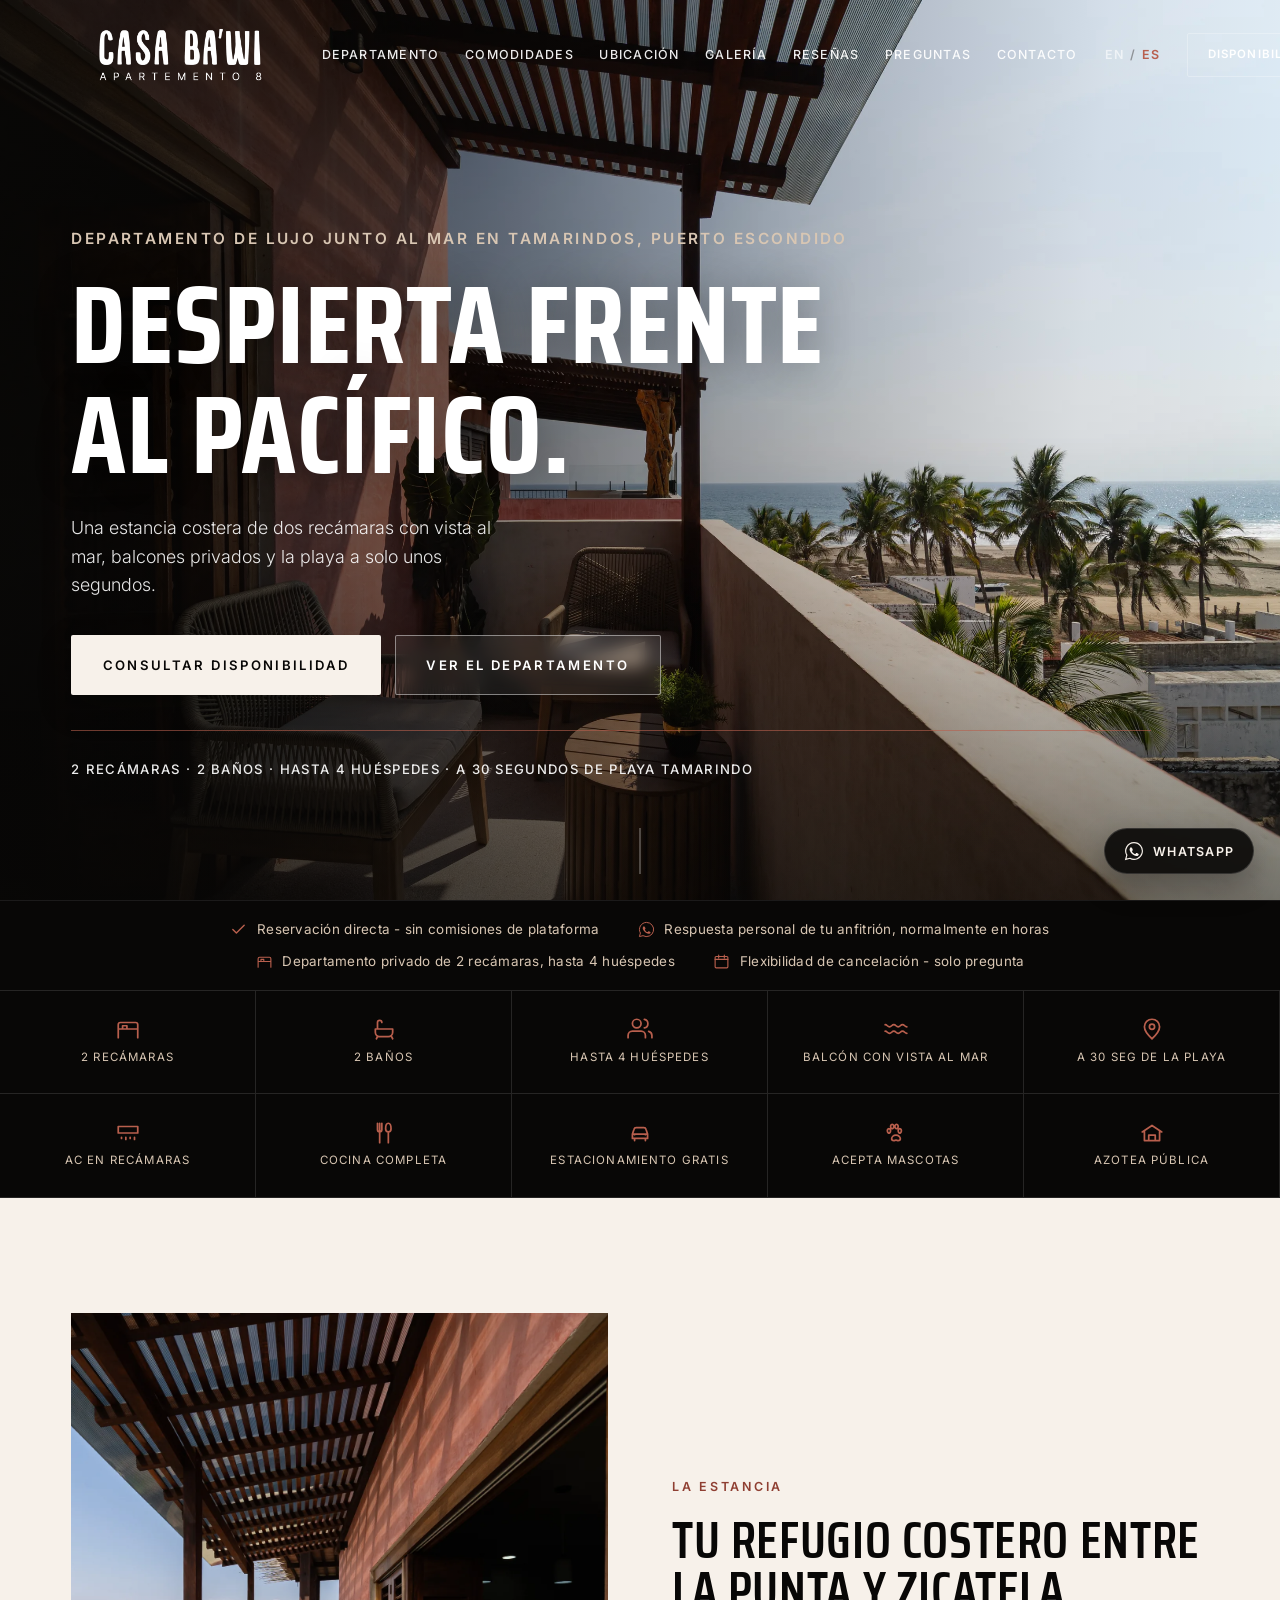
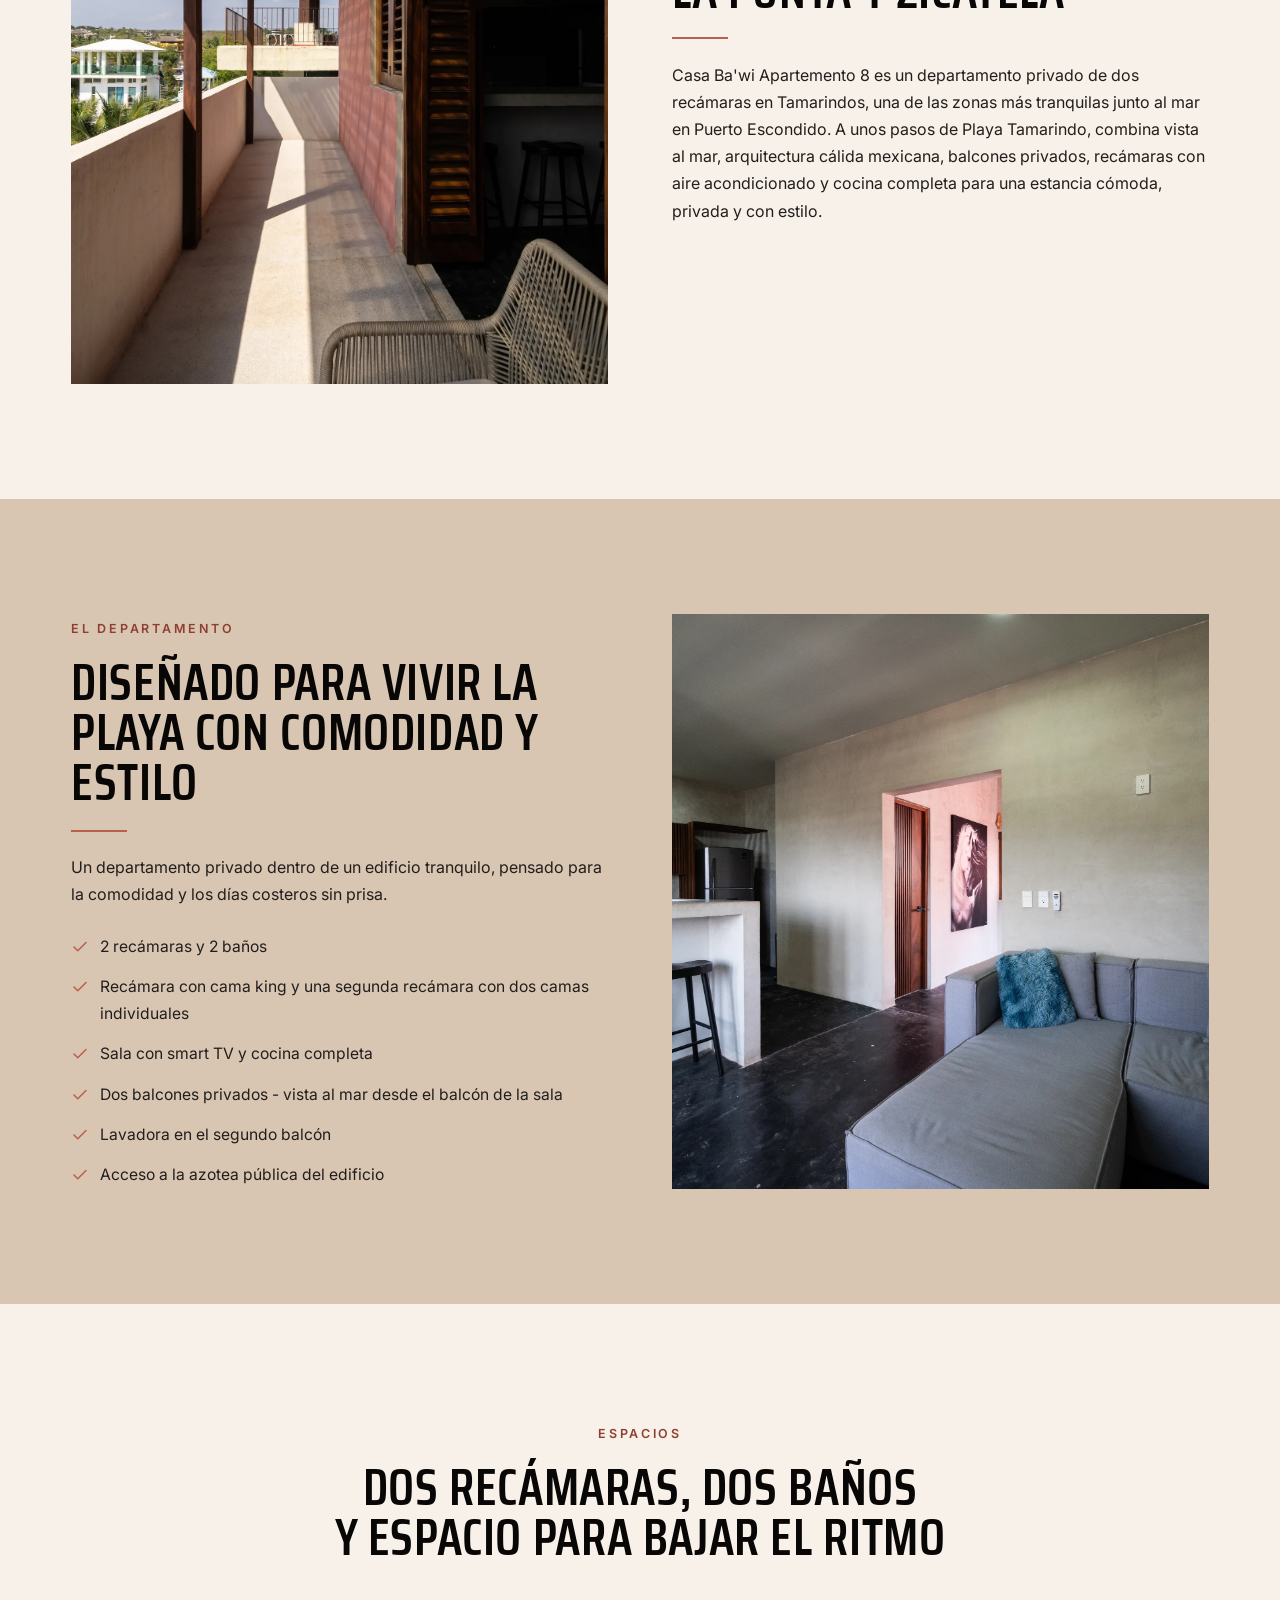
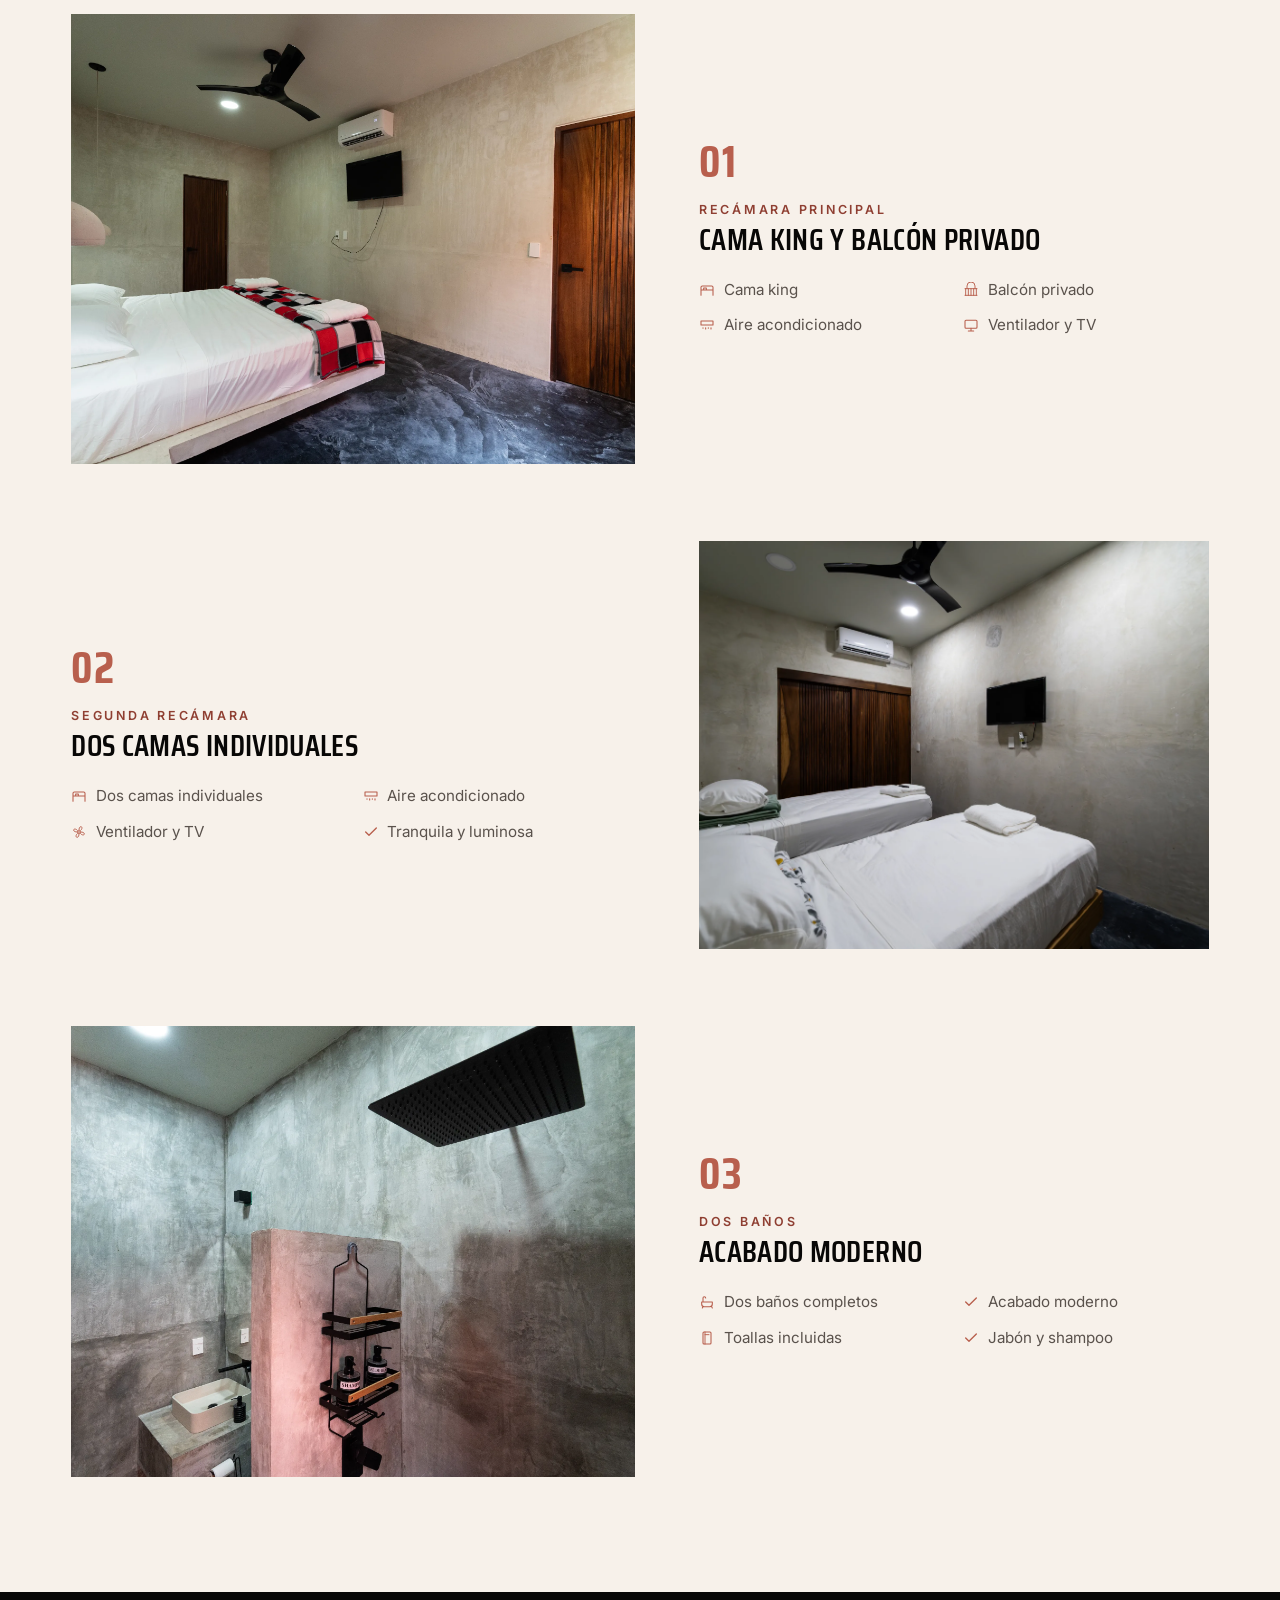
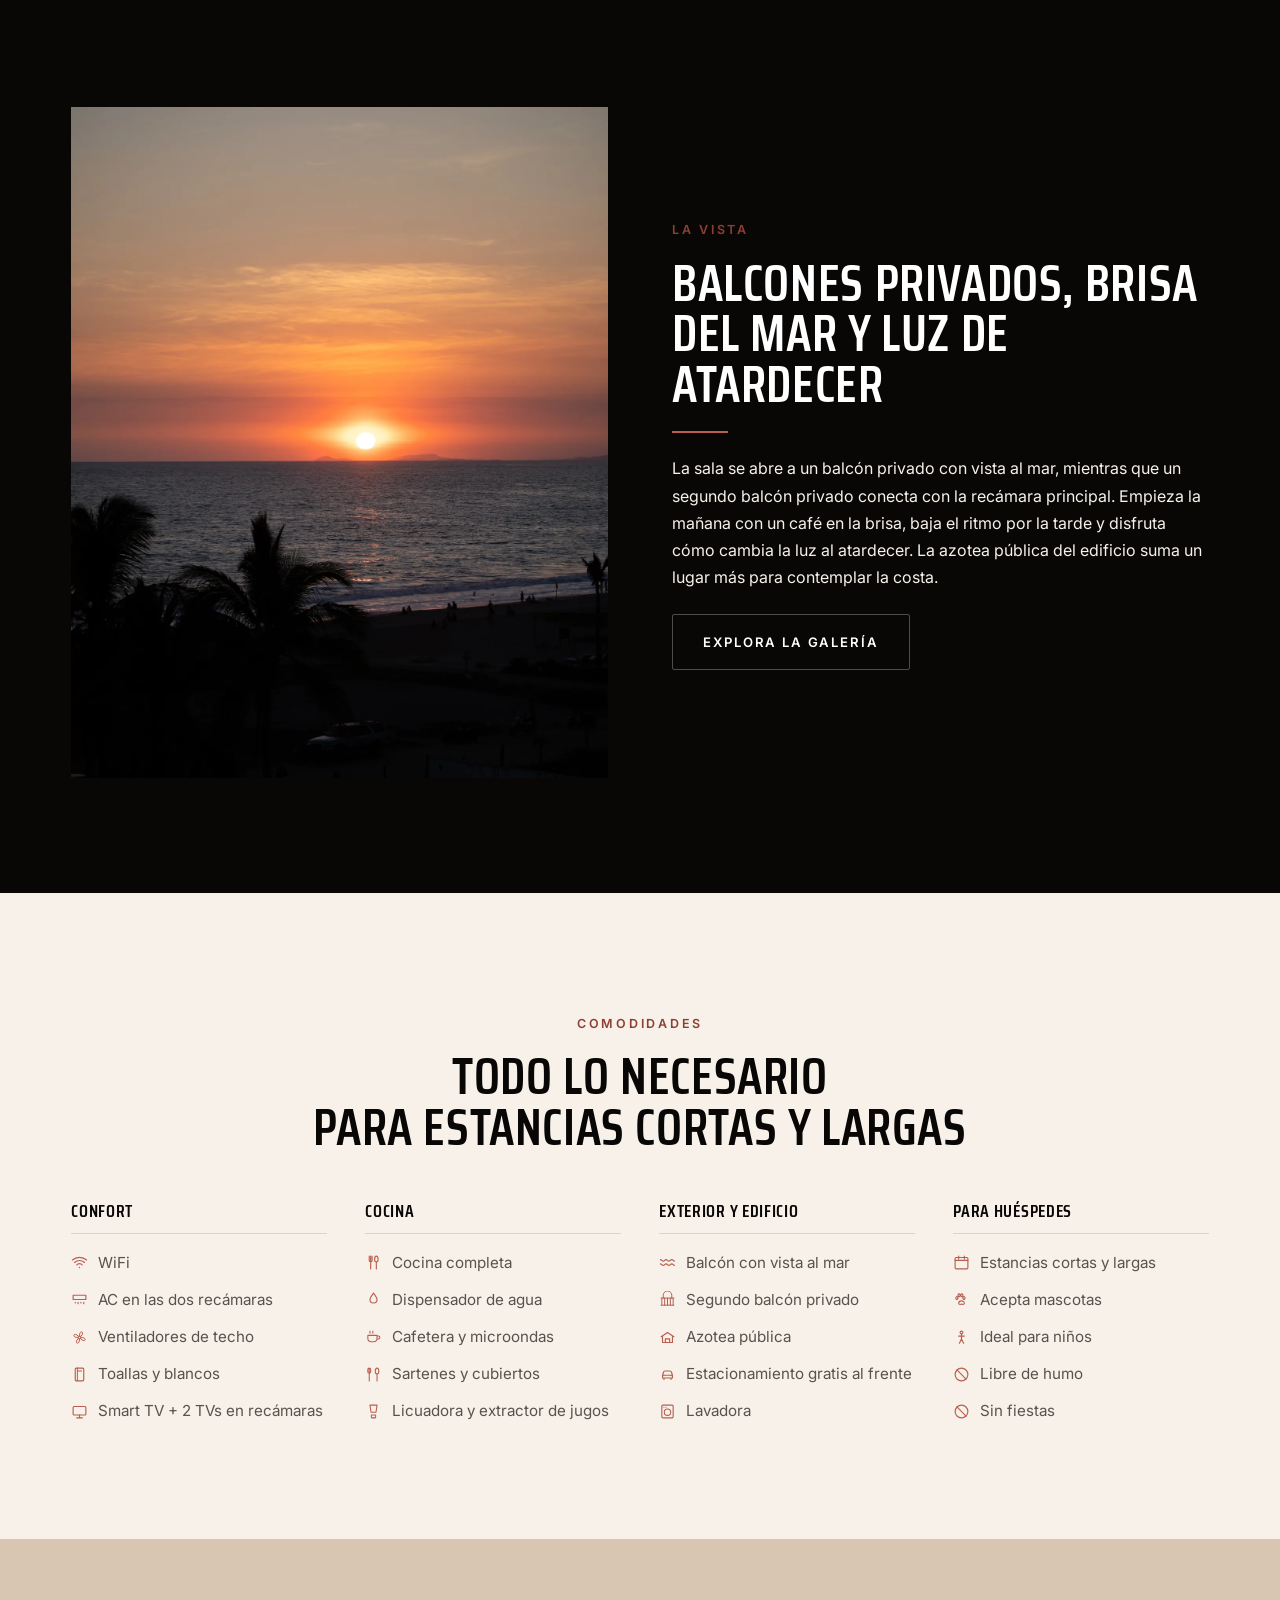
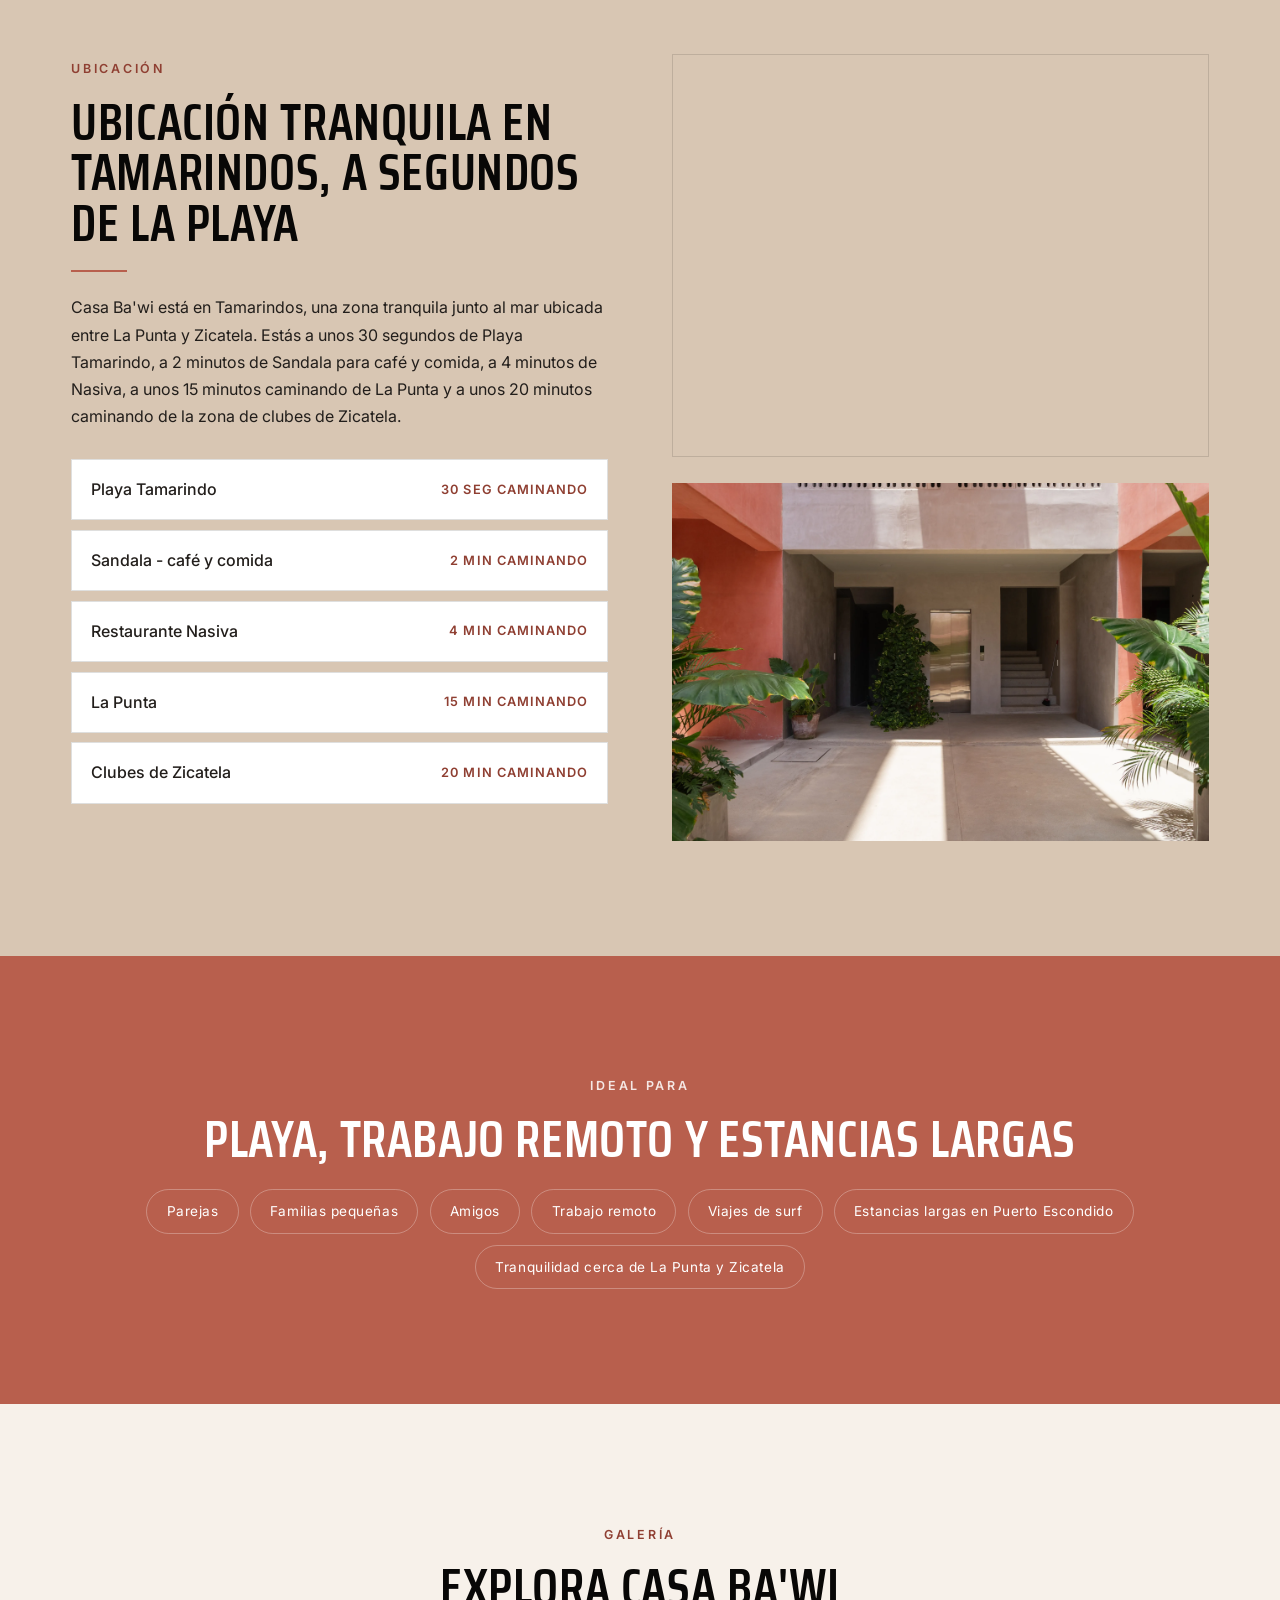
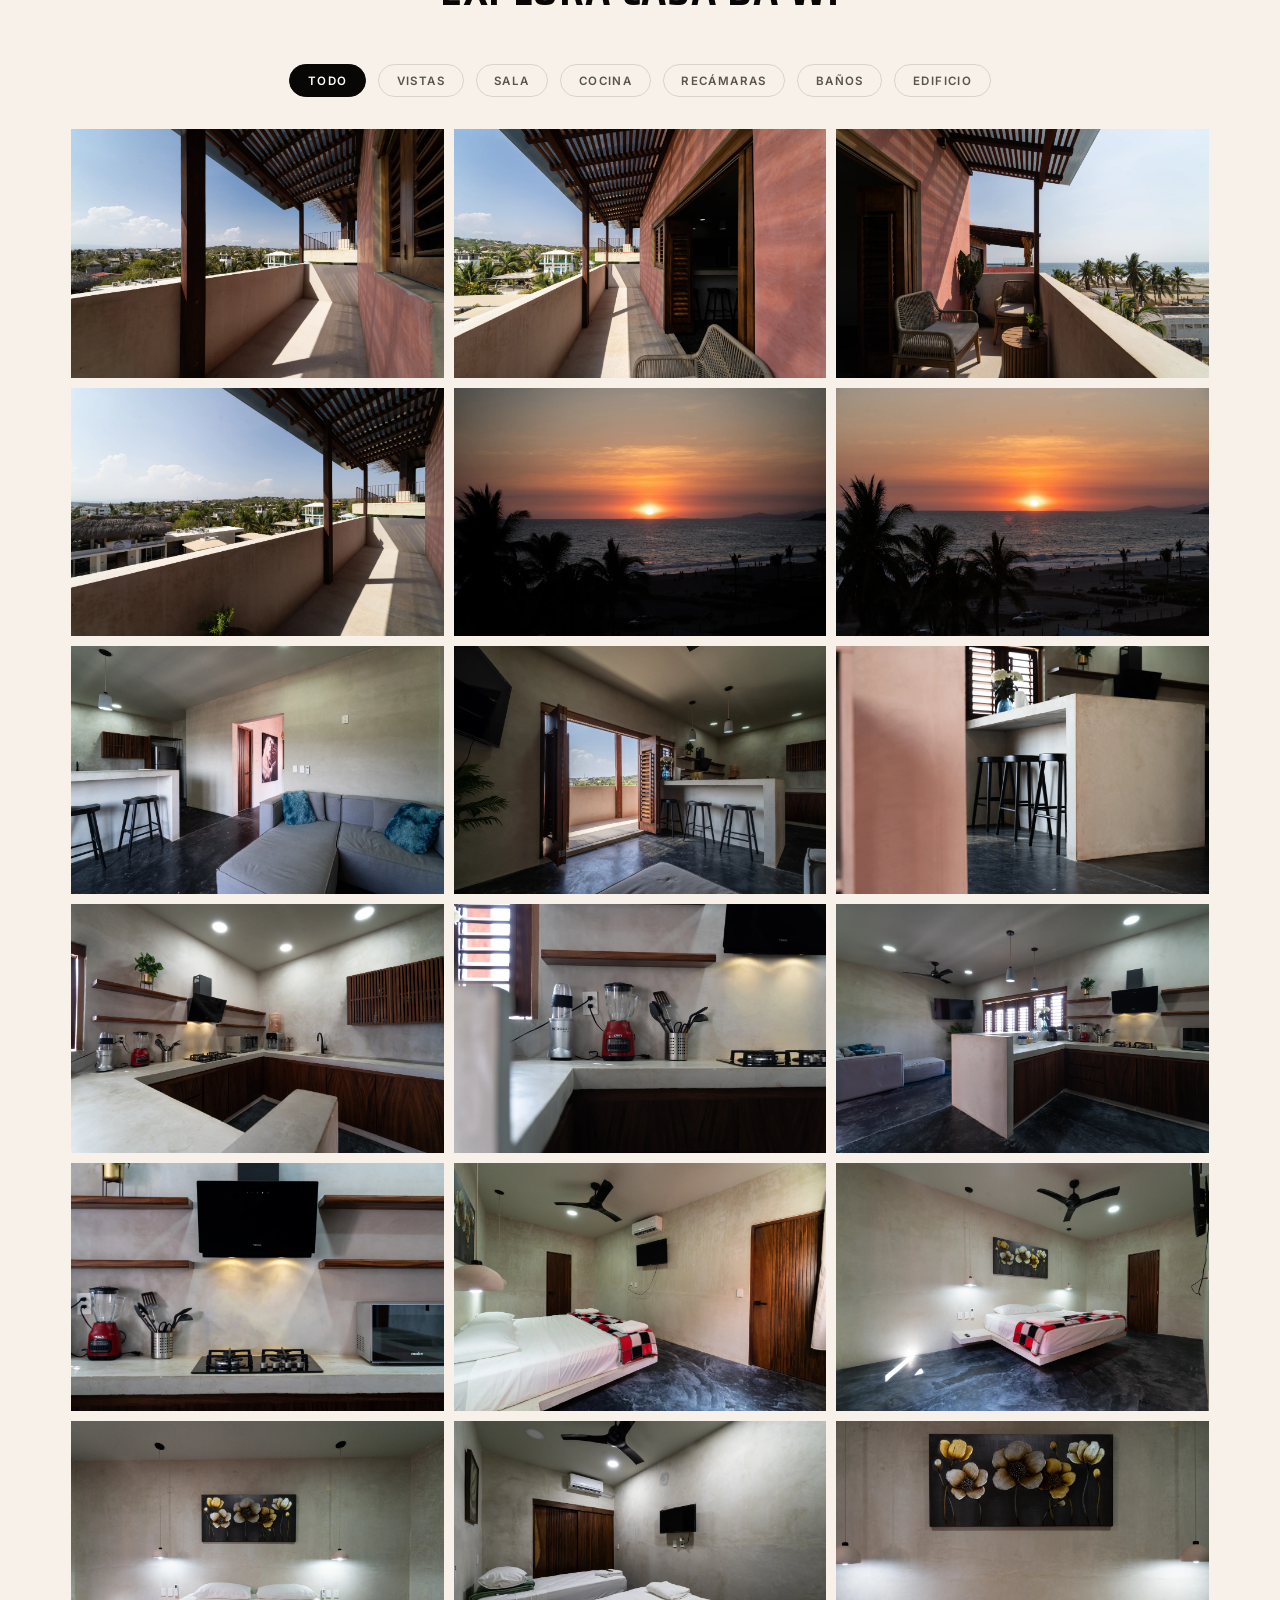
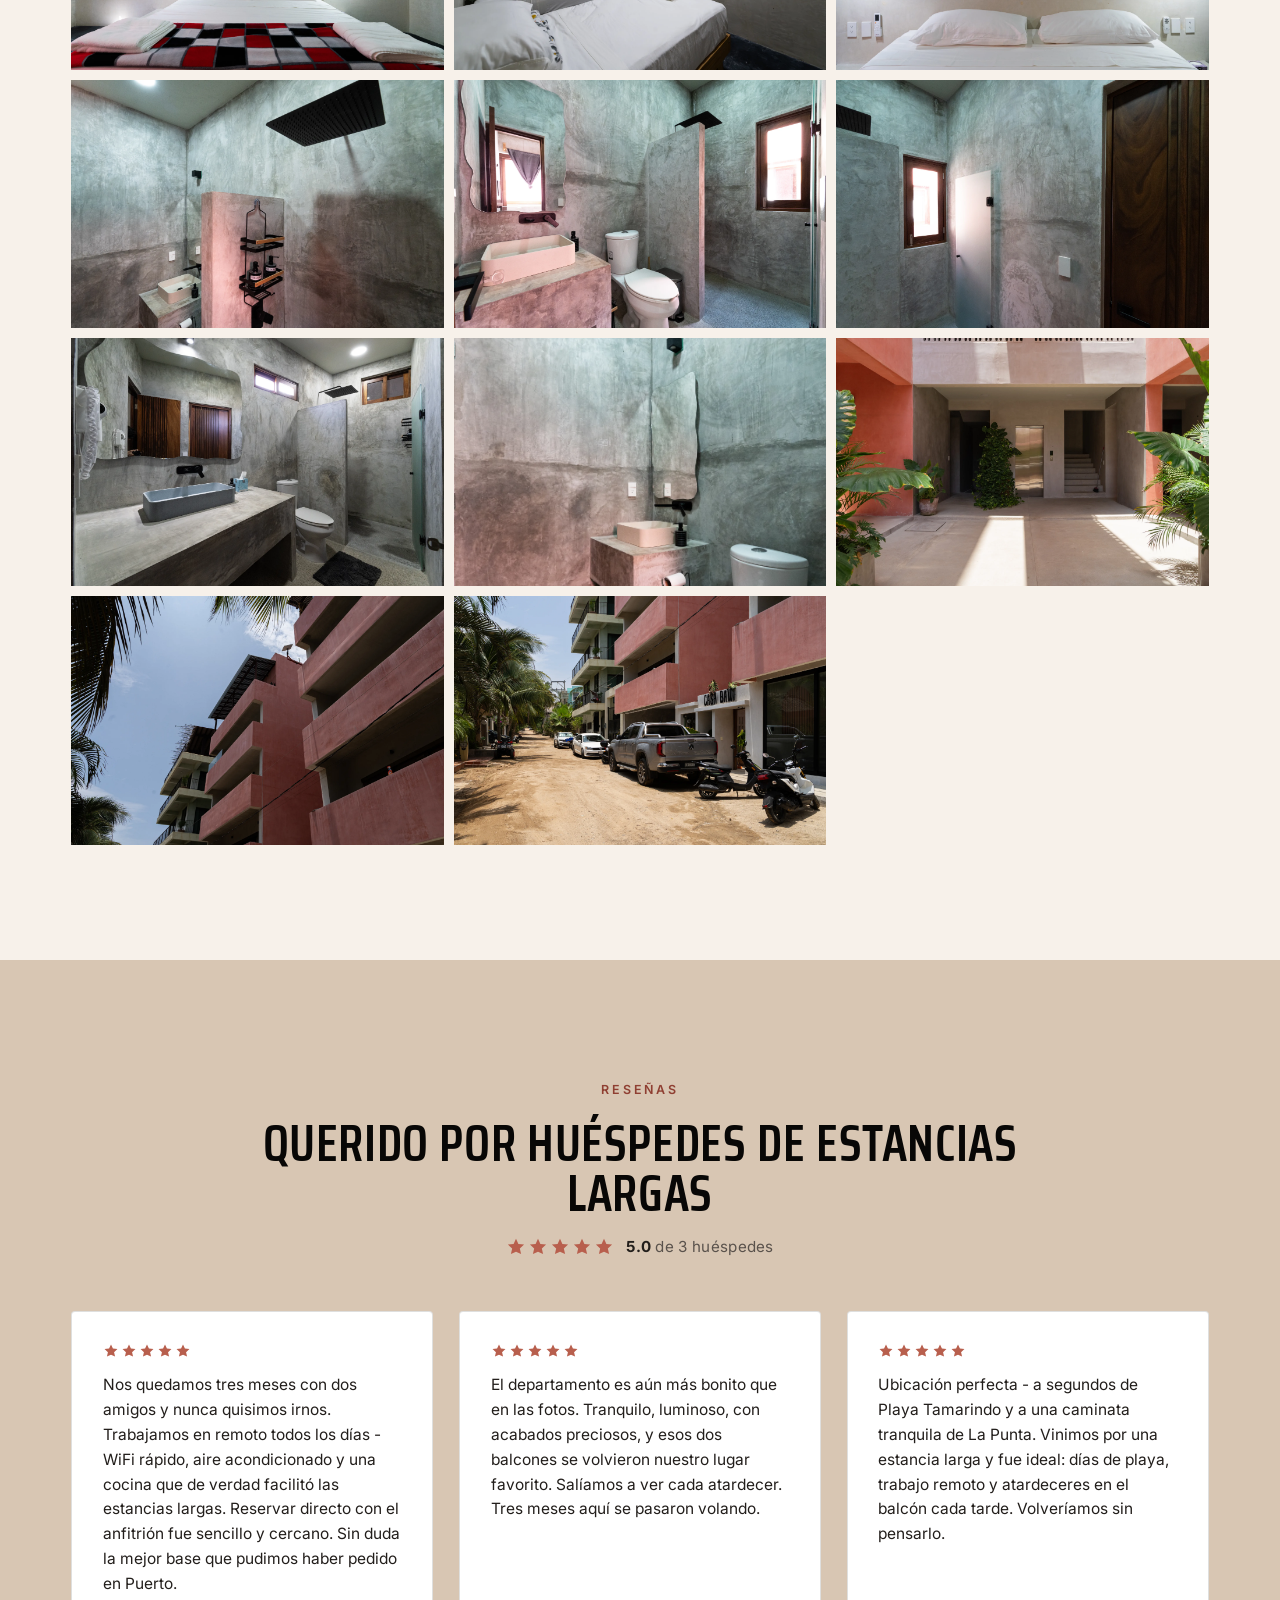
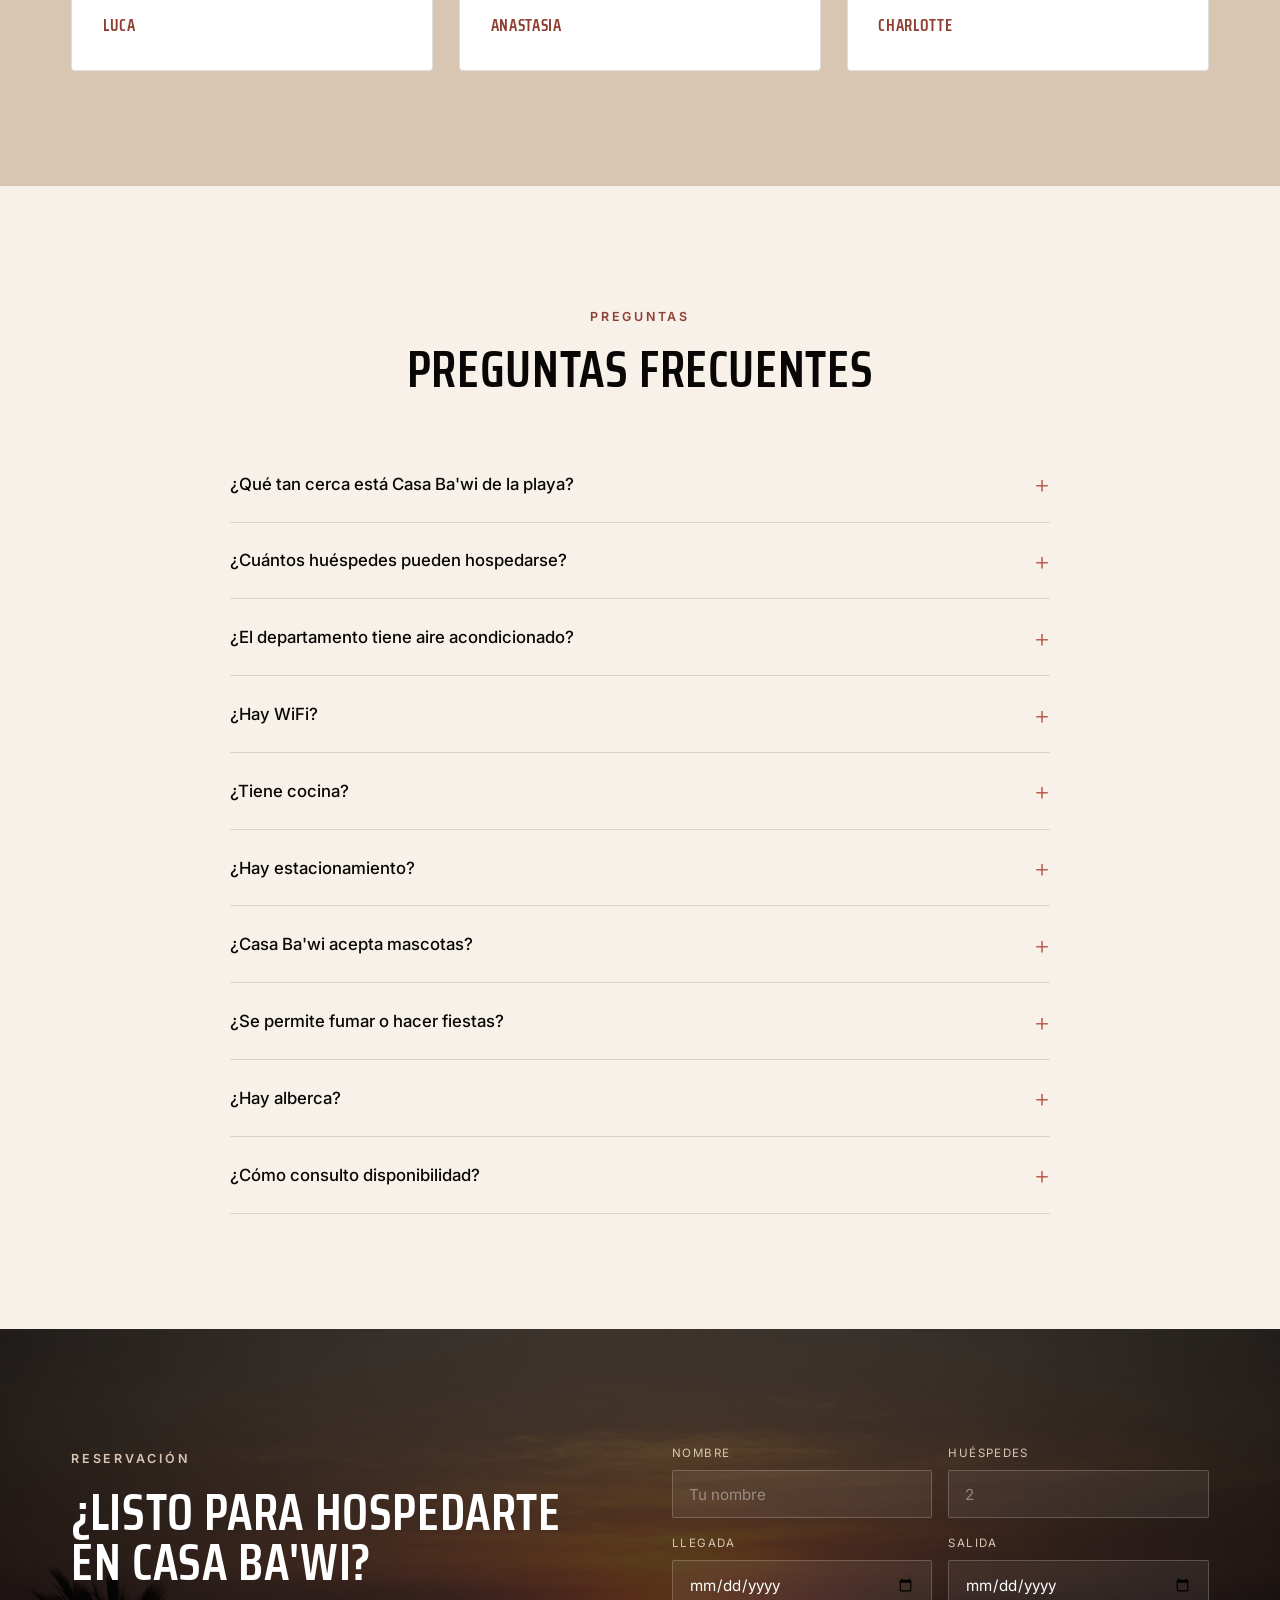
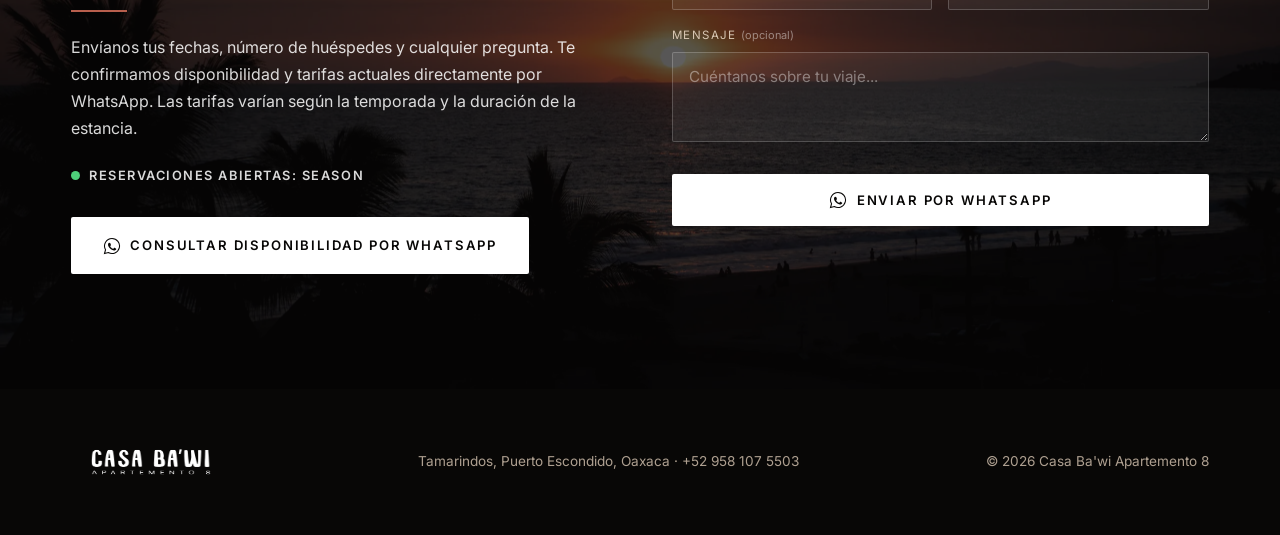
==== es/index.html @ c83ee2b9 "Fix iOS horizontal overflow + full-screen mobile modal - Harden root against horizontal overflow: ov" ====
<!DOCTYPE html>
<html lang="es">
<head>
  <meta charset="UTF-8">
  <meta name="viewport" content="width=device-width, initial-scale=1.0">

  <title>Casa Ba'wi Apartemento 8 | Departamento de lujo en Puerto Escondido</title>
  <meta name="description" content="Hospédate en Casa Ba'wi Apartemento 8, un departamento de lujo de dos recámaras en Tamarindos, Puerto Escondido, con vista al mar, balcones privados, aire acondicionado, cocina completa y reservación por WhatsApp.">

  <!-- Canonical + hreflang -->
  <link rel="canonical" href="https://REPLACE_WITH_CUSTOM_DOMAIN.com/es">
  <link rel="alternate" hreflang="en" href="https://REPLACE_WITH_CUSTOM_DOMAIN.com/">
  <link rel="alternate" hreflang="es-MX" href="https://REPLACE_WITH_CUSTOM_DOMAIN.com/es">
  <link rel="alternate" hreflang="x-default" href="https://REPLACE_WITH_CUSTOM_DOMAIN.com/">

  <!-- Open Graph -->
  <meta property="og:type" content="website">
  <meta property="og:site_name" content="Casa Ba'wi Apartemento 8">
  <meta property="og:title" content="Casa Ba'wi Apartemento 8 | Departamento de lujo en Puerto Escondido">
  <meta property="og:description" content="Departamento de lujo de dos recámaras en Tamarindos, Puerto Escondido - vista al mar, balcones privados, aire acondicionado y cocina completa. A segundos de Playa Tamarindo.">
  <meta property="og:url" content="https://REPLACE_WITH_CUSTOM_DOMAIN.com/es">
  <meta property="og:image" content="https://REPLACE_WITH_CUSTOM_DOMAIN.com/og-image.jpg">
  <meta property="og:image:width" content="1200">
  <meta property="og:image:height" content="630">
  <meta property="og:locale" content="es_MX">
  <meta property="og:locale:alternate" content="en_US">

  <!-- Twitter -->
  <meta name="twitter:card" content="summary_large_image">
  <meta name="twitter:title" content="Casa Ba'wi Apartemento 8 | Departamento de lujo en Puerto Escondido">
  <meta name="twitter:description" content="Departamento de lujo de dos recámaras en Tamarindos, Puerto Escondido - vista al mar, balcones privados y cocina completa.">
  <meta name="twitter:image" content="https://REPLACE_WITH_CUSTOM_DOMAIN.com/og-image.jpg">

  <!-- Icons -->
  <link rel="icon" href="/favicon.ico" sizes="any">
  <link rel="icon" type="image/png" href="/favicon.png">
  <link rel="apple-touch-icon" href="/apple-touch-icon.png">
  <meta name="theme-color" content="#080706">

  <link rel="preconnect" href="https://fonts.googleapis.com">
  <link rel="preconnect" href="https://fonts.gstatic.com" crossorigin>
  <link rel="preload" as="image" href="/photos/webp/DSC02287.webp">

  <link rel="stylesheet" href="/css/style.css?v=23">

  <!-- ===== Structured data ===== -->
  <script type="application/ld+json">
  {
    "@context": "https://schema.org",
    "@type": "WebSite",
    "name": "Casa Ba'wi Apartemento 8",
    "url": "https://REPLACE_WITH_CUSTOM_DOMAIN.com/",
    "inLanguage": ["es-MX", "en"]
  }
  </script>
  <script type="application/ld+json">
  {
    "@context": "https://schema.org",
    "@type": "WebPage",
    "name": "Casa Ba'wi Apartemento 8 | Departamento de lujo en Puerto Escondido",
    "url": "https://REPLACE_WITH_CUSTOM_DOMAIN.com/es",
    "inLanguage": "es-MX",
    "description": "Departamento de lujo de dos recámaras en Tamarindos, Puerto Escondido, con vista al mar, balcones privados, aire acondicionado y cocina completa."
  }
  </script>
  <script type="application/ld+json">
  {
    "@context": "https://schema.org",
    "@type": "BreadcrumbList",
    "itemListElement": [
      { "@type": "ListItem", "position": 1, "name": "Inicio", "item": "https://REPLACE_WITH_CUSTOM_DOMAIN.com/es" }
    ]
  }
  </script>
  <script type="application/ld+json">
  {
    "@context": "https://schema.org",
    "@type": ["LodgingBusiness", "VacationRental"],
    "name": "Casa Ba'wi Apartemento 8",
    "identifier": "casa-bawi-apartemento-8",
    "description": "Departamento de lujo de dos recámaras en Tamarindos, Puerto Escondido, Oaxaca - vista al mar, balcones privados, recámaras con aire acondicionado y cocina completa, a segundos de Playa Tamarindo.",
    "url": "https://REPLACE_WITH_CUSTOM_DOMAIN.com/es",
    "image": "https://REPLACE_WITH_CUSTOM_DOMAIN.com/og-image.jpg",
    "telephone": "+529581075503",
    "petsAllowed": true,
    "smokingAllowed": false,
    "numberOfRooms": 2,
    "address": {
      "@type": "PostalAddress",
      "streetAddress": "Tamarindos",
      "addressLocality": "Puerto Escondido",
      "addressRegion": "Oaxaca",
      "addressCountry": "MX"
    },
    "geo": {
      "@type": "GeoCoordinates",
      "latitude": 15.841838,
      "longitude": -97.048472
    },
    "amenityFeature": [
      { "@type": "LocationFeatureSpecification", "name": "Aire acondicionado", "value": true },
      { "@type": "LocationFeatureSpecification", "name": "WiFi", "value": true },
      { "@type": "LocationFeatureSpecification", "name": "Cocina completa", "value": true },
      { "@type": "LocationFeatureSpecification", "name": "Balcón con vista al mar", "value": true },
      { "@type": "LocationFeatureSpecification", "name": "Estacionamiento gratuito", "value": true },
      { "@type": "LocationFeatureSpecification", "name": "Lavadora", "value": true },
      { "@type": "LocationFeatureSpecification", "name": "Acepta mascotas", "value": true }
    ],
    "aggregateRating": {
      "@type": "AggregateRating",
      "ratingValue": "5.0",
      "reviewCount": 3,
      "bestRating": 5,
      "worstRating": 1
    },
    "review": [
      {
        "@type": "Review",
        "author": { "@type": "Person", "name": "Luca" },
        "reviewRating": { "@type": "Rating", "ratingValue": 5, "bestRating": 5 },
        "reviewBody": "Nos quedamos tres meses con dos amigos y nunca quisimos irnos. Trabajamos en remoto todos los días: WiFi rápido, aire acondicionado y una cocina que de verdad facilitó las estancias largas. Reservar directo con el anfitrión fue sencillo y cercano. Sin duda la mejor base que pudimos haber pedido en Puerto."
      },
      {
        "@type": "Review",
        "author": { "@type": "Person", "name": "Anastasia" },
        "reviewRating": { "@type": "Rating", "ratingValue": 5, "bestRating": 5 },
        "reviewBody": "El departamento es aún más bonito que en las fotos. Tranquilo, luminoso, con acabados preciosos, y esos dos balcones se volvieron nuestro lugar favorito. Salíamos a ver cada atardecer. Tres meses aquí se pasaron volando."
      },
      {
        "@type": "Review",
        "author": { "@type": "Person", "name": "Charlotte" },
        "reviewRating": { "@type": "Rating", "ratingValue": 5, "bestRating": 5 },
        "reviewBody": "Ubicación perfecta: a segundos de Playa Tamarindo y a una caminata tranquila de La Punta. Vinimos por una estancia larga y fue ideal: días de playa, trabajo remoto y atardeceres en el balcón cada tarde. Volveríamos sin pensarlo."
      }
    ]
  }
  </script>
  <script type="application/ld+json">
  {
    "@context": "https://schema.org",
    "@type": "FAQPage",
    "mainEntity": [
      { "@type": "Question", "name": "¿Qué tan cerca está Casa Ba'wi de la playa?", "acceptedAnswer": { "@type": "Answer", "text": "Casa Ba'wi está a unos 30 segundos caminando de Playa Tamarindo." } },
      { "@type": "Question", "name": "¿Cuántos huéspedes pueden hospedarse?", "acceptedAnswer": { "@type": "Answer", "text": "El departamento está pensado para hasta 4 huéspedes, con una recámara con cama king y otra con dos camas individuales." } },
      { "@type": "Question", "name": "¿El departamento tiene aire acondicionado?", "acceptedAnswer": { "@type": "Answer", "text": "Sí, las dos recámaras tienen aire acondicionado. También hay ventiladores de techo en la sala y en las recámaras." } },
      { "@type": "Question", "name": "¿Hay WiFi?", "acceptedAnswer": { "@type": "Answer", "text": "Sí, hay WiFi en el departamento." } },
      { "@type": "Question", "name": "¿Tiene cocina?", "acceptedAnswer": { "@type": "Answer", "text": "Sí, Casa Ba'wi cuenta con cocina completa con dispensador de agua, cafetera, microondas, sartenes, cubiertos, licuadora y extractor de jugos." } },
      { "@type": "Question", "name": "¿Hay estacionamiento?", "acceptedAnswer": { "@type": "Answer", "text": "Sí, hay estacionamiento gratuito frente al edificio." } },
      { "@type": "Question", "name": "¿Casa Ba'wi acepta mascotas?", "acceptedAnswer": { "@type": "Answer", "text": "Sí, se aceptan mascotas." } },
      { "@type": "Question", "name": "¿Se permite fumar o hacer fiestas?", "acceptedAnswer": { "@type": "Answer", "text": "No, Casa Ba'wi es un departamento libre de humo y no se permiten fiestas." } },
      { "@type": "Question", "name": "¿Hay alberca?", "acceptedAnswer": { "@type": "Answer", "text": "No, no hay alberca. La playa está a unos 30 segundos." } },
      { "@type": "Question", "name": "¿Cómo consulto disponibilidad?", "acceptedAnswer": { "@type": "Answer", "text": "Mándanos un mensaje de WhatsApp con tus fechas y número de huéspedes, y te confirmamos disponibilidad y tarifas actuales." } }
    ]
  }
  </script>
</head>
<body>

  <!-- ===== Icon sprite ===== -->
  <svg width="0" height="0" style="position:absolute" aria-hidden="true" focusable="false"><defs>
    <symbol id="ic-check" viewBox="0 0 24 24"><path d="M20 6L9 17l-5-5" fill="none" stroke="currentColor" stroke-width="2" stroke-linecap="round" stroke-linejoin="round"/></symbol>
    <symbol id="ic-bed" viewBox="0 0 24 24"><path d="M3 18v-6h18v6M3 12V8a2 2 0 0 1 2-2h14a2 2 0 0 1 2 2v4M3 18v2M21 18v2M7 12V9h4v3" fill="none" stroke="currentColor" stroke-width="1.6" stroke-linecap="round" stroke-linejoin="round"/></symbol>
    <symbol id="ic-bath" viewBox="0 0 24 24"><path d="M4 12h16v3a4 4 0 0 1-4 4H8a4 4 0 0 1-4-4v-3zM6 12V6a2 2 0 0 1 2-2 2 2 0 0 1 2 2M6 19l-1 2M19 19l1 2" fill="none" stroke="currentColor" stroke-width="1.6" stroke-linecap="round" stroke-linejoin="round"/></symbol>
    <symbol id="ic-users" viewBox="0 0 24 24"><path d="M17 20v-2a4 4 0 0 0-4-4H5a4 4 0 0 0-4 4v2M9 11a4 4 0 1 0 0-8 4 4 0 0 0 0 8zM23 20v-2a4 4 0 0 0-3-3.87M16 3.13A4 4 0 0 1 16 11" fill="none" stroke="currentColor" stroke-width="1.6" stroke-linecap="round" stroke-linejoin="round"/></symbol>
    <symbol id="ic-wave" viewBox="0 0 24 24"><path d="M2 8c2 0 2 2 4 2s2-2 4-2 2 2 4 2 2-2 4-2 2 2 4 2M2 14c2 0 2 2 4 2s2-2 4-2 2 2 4 2 2-2 4-2 2 2 4 2" fill="none" stroke="currentColor" stroke-width="1.6" stroke-linecap="round" stroke-linejoin="round"/></symbol>
    <symbol id="ic-ac" viewBox="0 0 24 24"><path d="M3 6h18v6H3zM6 16v1M10 16v2M14 16v1M18 16v2" fill="none" stroke="currentColor" stroke-width="1.6" stroke-linecap="round" stroke-linejoin="round"/></symbol>
    <symbol id="ic-kitchen" viewBox="0 0 24 24"><path d="M6 3v6a2 2 0 0 0 4 0V3M8 3v18M16 3c-1.5 0-2.5 2-2.5 5 0 2 1 3 2.5 3s2.5-1 2.5-3c0-3-1-5-2.5-5zM16 11v10" fill="none" stroke="currentColor" stroke-width="1.6" stroke-linecap="round" stroke-linejoin="round"/></symbol>
    <symbol id="ic-car" viewBox="0 0 24 24"><path d="M5 13l1.5-4.5A2 2 0 0 1 8.4 7h7.2a2 2 0 0 1 1.9 1.5L19 13M5 13h14v4H5zM7 17v2M17 17v2M7 13.5h0M17 13.5h0" fill="none" stroke="currentColor" stroke-width="1.6" stroke-linecap="round" stroke-linejoin="round"/></symbol>
    <symbol id="ic-paw" viewBox="0 0 24 24"><path d="M12 14c-2.5 0-4 1.7-4 3.3 0 1.2 1 1.7 2 1.7.8 0 1.2-.4 2-.4s1.2.4 2 .4c1 0 2-.5 2-1.7 0-1.6-1.5-3.3-4-3.3zM7 10a1.5 2 0 1 0 0 .01M17 10a1.5 2 0 1 0 0 .01M10 6a1.5 2 0 1 0 0 .01M14 6a1.5 2 0 1 0 0 .01" fill="none" stroke="currentColor" stroke-width="1.6" stroke-linecap="round" stroke-linejoin="round"/></symbol>
    <symbol id="ic-roof" viewBox="0 0 24 24"><path d="M3 11l9-6 9 6M5 10v9h14v-9M9 19v-5h6v5" fill="none" stroke="currentColor" stroke-width="1.6" stroke-linecap="round" stroke-linejoin="round"/></symbol>
    <symbol id="ic-pin" viewBox="0 0 24 24"><path d="M12 21s7-6.3 7-11a7 7 0 1 0-14 0c0 4.7 7 11 7 11z" fill="none" stroke="currentColor" stroke-width="1.6" stroke-linejoin="round"/><circle cx="12" cy="10" r="2.4" fill="none" stroke="currentColor" stroke-width="1.6"/></symbol>
    <symbol id="ic-wa" viewBox="0 0 24 24"><path d="M12 2a10 10 0 0 0-8.6 15l-1.4 5 5.1-1.3A10 10 0 1 0 12 2z" fill="none" stroke="currentColor" stroke-width="1.4"/><path d="M8.5 7.5c-.3 0-.7.1-.9.5-.3.4-.9 1-.9 2.3s1 2.7 1.1 2.9c.1.2 1.9 3 4.7 4.1 2.3.9 2.8.7 3.3.7.5-.1 1.5-.6 1.7-1.2.2-.6.2-1.1.1-1.2-.1-.1-.3-.2-.6-.4-.3-.2-1.5-.8-1.8-.8-.2-.1-.4-.1-.6.1-.2.3-.7.8-.8 1-.2.2-.3.2-.6.1-.3-.2-1.1-.4-2.1-1.3-.8-.7-1.3-1.5-1.4-1.8-.2-.3 0-.4.1-.6l.4-.5c.2-.2.2-.3.3-.5.1-.2.1-.4 0-.5 0-.2-.6-1.5-.8-2-.2-.5-.4-.4-.6-.4z" fill="currentColor"/></symbol>
    <symbol id="ic-wifi" viewBox="0 0 24 24"><path d="M2 8.5a15 15 0 0 1 20 0M5 12a10 10 0 0 1 14 0M8 15.5a5 5 0 0 1 8 0" fill="none" stroke="currentColor" stroke-width="1.6" stroke-linecap="round"/><circle cx="12" cy="19" r="1" fill="currentColor"/></symbol>
    <symbol id="ic-tv" viewBox="0 0 24 24"><rect x="3" y="5" width="18" height="12" rx="1.5" fill="none" stroke="currentColor" stroke-width="1.6"/><path d="M8 21h8M12 17v4" stroke="currentColor" stroke-width="1.6" stroke-linecap="round"/></symbol>
    <symbol id="ic-fan" viewBox="0 0 24 24"><circle cx="12" cy="12" r="2" fill="none" stroke="currentColor" stroke-width="1.6"/><path d="M12 10c0-4 1-6 3-6s2 4-1 6M14 12c4 0 6 1 6 3s-4 2-6-1M12 14c0 4-1 6-3 6s-2-4 1-6M10 12c-4 0-6-1-6-3s4-2 6 1" fill="none" stroke="currentColor" stroke-width="1.4" stroke-linejoin="round"/></symbol>
    <symbol id="ic-towel" viewBox="0 0 24 24"><rect x="6" y="3" width="12" height="18" rx="1.5" fill="none" stroke="currentColor" stroke-width="1.6"/><path d="M9 3v18M9 7h6" stroke="currentColor" stroke-width="1.4" stroke-linecap="round"/></symbol>
    <symbol id="ic-water" viewBox="0 0 24 24"><path d="M12 3c3 4 5 6.5 5 9a5 5 0 0 1-10 0c0-2.5 2-5 5-9z" fill="none" stroke="currentColor" stroke-width="1.6" stroke-linejoin="round"/></symbol>
    <symbol id="ic-coffee" viewBox="0 0 24 24"><path d="M4 9h13v4a5 5 0 0 1-5 5H9a5 5 0 0 1-5-5V9zM17 10h2a2 2 0 0 1 0 4h-2M7 3c-.5 1 .5 2 0 3M11 3c-.5 1 .5 2 0 3" fill="none" stroke="currentColor" stroke-width="1.5" stroke-linecap="round" stroke-linejoin="round"/></symbol>
    <symbol id="ic-utensils" viewBox="0 0 24 24"><path d="M6 3v8M6 3a2 2 0 0 1 2 2v3a2 2 0 0 1-4 0V5a2 2 0 0 1 2-2zM6 11v10M17 3c-1.5 0-2.5 2-2.5 5 0 2 1 3 2.5 3s2.5-1 2.5-3c0-3-1-5-2.5-5zM17 11v10" fill="none" stroke="currentColor" stroke-width="1.5" stroke-linecap="round" stroke-linejoin="round"/></symbol>
    <symbol id="ic-blender" viewBox="0 0 24 24"><path d="M7 3h10l-1.5 10h-7L7 3zM9 17h6v3a1 1 0 0 1-1 1h-4a1 1 0 0 1-1-1v-3zM9 13h6" fill="none" stroke="currentColor" stroke-width="1.5" stroke-linejoin="round"/></symbol>
    <symbol id="ic-balcony" viewBox="0 0 24 24"><path d="M3 10h18M4 10v10M20 10v10M8 10v10M12 10v10M16 10v10M3 20h18M6 10V6a6 6 0 0 1 12 0v4" fill="none" stroke="currentColor" stroke-width="1.4" stroke-linecap="round"/></symbol>
    <symbol id="ic-washer" viewBox="0 0 24 24"><rect x="4" y="3" width="16" height="18" rx="1.5" fill="none" stroke="currentColor" stroke-width="1.6"/><circle cx="12" cy="13" r="4.5" fill="none" stroke="currentColor" stroke-width="1.5"/><path d="M7 6h.01M10 6h.01" stroke="currentColor" stroke-width="1.6" stroke-linecap="round"/></symbol>
    <symbol id="ic-calendar" viewBox="0 0 24 24"><rect x="3" y="5" width="18" height="16" rx="1.5" fill="none" stroke="currentColor" stroke-width="1.6"/><path d="M3 9h18M8 3v4M16 3v4" stroke="currentColor" stroke-width="1.6" stroke-linecap="round"/></symbol>
    <symbol id="ic-child" viewBox="0 0 24 24"><circle cx="12" cy="5" r="2" fill="none" stroke="currentColor" stroke-width="1.6"/><path d="M12 7v7M8 10h8M12 14l-3 6M12 14l3 6" fill="none" stroke="currentColor" stroke-width="1.6" stroke-linecap="round" stroke-linejoin="round"/></symbol>
    <symbol id="ic-ban" viewBox="0 0 24 24"><circle cx="12" cy="12" r="9" fill="none" stroke="currentColor" stroke-width="1.6"/><path d="M5.6 5.6l12.8 12.8" stroke="currentColor" stroke-width="1.6" stroke-linecap="round"/></symbol>
    <symbol id="ic-star" viewBox="0 0 24 24"><path d="M12 2.2l2.9 6.2 6.8.7-5.1 4.6 1.5 6.7L12 17.7 5.9 20.4l1.5-6.7L2.3 9.1l6.8-.7z" fill="currentColor"/></symbol>
  </defs></svg>

  <!-- ===== Header ===== -->
  <header class="header">
    <div class="header__inner">
      <a class="header__logo" href="/es" aria-label="Casa Ba'wi Apartemento 8 - inicio">
        <img class="logo--white" src="/photos/casabawilogowhite.png" alt="Casa Ba'wi Apartemento 8" width="180" height="38">
        <img class="logo--black" src="/photos/casabawilogoblack.png" alt="Casa Ba'wi Apartemento 8" width="180" height="38">
      </a>
      <nav class="nav" aria-label="Principal">
        <div class="nav__links">
          <a href="#apartment">Departamento</a>
          <a href="#amenities">Comodidades</a>
          <a href="#location">Ubicación</a>
          <a href="#gallery">Galería</a>
          <a href="#reviews">Reseñas</a>
          <a href="#faq">Preguntas</a>
          <a href="#contact">Contacto</a>
        </div>
        <div class="lang" aria-label="Idioma">
          <a href="/" hreflang="en">EN</a><span>/</span><a href="/es" aria-current="true" hreflang="es-MX">ES</a>
        </div>
        <a class="btn btn--outline-light btn--cta" href="#contact" data-modal-open>Disponibilidad</a>
        <button class="burger" aria-label="Abrir menú" aria-expanded="false"><span></span><span></span><span></span></button>
      </nav>
    </div>
  </header>

  <!-- ===== Mobile nav ===== -->
  <div class="mobile-nav" id="mobile-nav">
    <a href="#apartment">Departamento</a>
    <a href="#amenities">Comodidades</a>
    <a href="#location">Ubicación</a>
    <a href="#gallery">Galería</a>
    <a href="#reviews">Reseñas</a>
    <a href="#faq">Preguntas</a>
    <a href="#contact">Contacto</a>
    <div class="lang"><a href="/">EN</a><span>/</span><a href="/es" aria-current="true">ES</a></div>
    <a class="btn btn--light" href="#contact" data-modal-open>Consultar disponibilidad</a>
  </div>

  <!-- ===== Hero ===== -->
  <section class="hero" id="top">
    <div class="hero__bg" style="background-image:url('/photos/webp/DSC02287.webp')"></div>
    <div class="hero__inner">
      <div class="hero__content">
        <h1 class="hero__kicker">Departamento de lujo junto al mar en Tamarindos, Puerto Escondido</h1>
        <p class="hero__slogan">Despierta frente<br>al Pac&iacute;fico.</p>
        <p class="hero__sub">Una estancia costera de dos rec&aacute;maras con vista al mar, balcones privados y la playa a solo unos segundos.</p>
        <div class="hero__cta">
          <a class="btn btn--light" href="#contact" data-modal-open>Consultar disponibilidad</a>
          <a class="btn btn--glass" href="#gallery">Ver el departamento</a>
        </div>
        <p class="hero__trust">2 rec&aacute;maras &middot; 2 ba&ntilde;os &middot; Hasta 4 hu&eacute;spedes &middot; A 30 segundos de Playa Tamarindo</p>
      </div>
    </div>
    <span class="hero__scroll" aria-hidden="true"></span>
  </section>

  <!-- ===== Por qué reservar directo ===== -->
  <section class="perks" aria-label="Por qué reservar directo">
    <div class="container perks__inner">
      <div class="perk"><svg><use href="#ic-check"/></svg><span>Reservación directa - sin comisiones de plataforma</span></div>
      <div class="perk"><svg><use href="#ic-wa"/></svg><span>Respuesta personal de tu anfitrión, normalmente en horas</span></div>
      <div class="perk"><svg><use href="#ic-bed"/></svg><span>Departamento privado de 2 recámaras, hasta 4 huéspedes</span></div>
      <div class="perk"><svg><use href="#ic-calendar"/></svg><span>Flexibilidad de cancelación - solo pregunta</span></div>
    </div>
  </section>

  <!-- ===== Quick facts ===== -->
  <section class="facts" aria-label="De un vistazo">
    <div class="facts__grid">
      <div class="fact"><svg><use href="#ic-bed"/></svg><span>2 Recámaras</span></div>
      <div class="fact"><svg><use href="#ic-bath"/></svg><span>2 Baños</span></div>
      <div class="fact"><svg><use href="#ic-users"/></svg><span>Hasta 4 huéspedes</span></div>
      <div class="fact"><svg><use href="#ic-wave"/></svg><span>Balcón con vista al mar</span></div>
      <div class="fact"><svg><use href="#ic-pin"/></svg><span>A 30 seg de la playa</span></div>
      <div class="fact"><svg><use href="#ic-ac"/></svg><span>AC en recámaras</span></div>
      <div class="fact"><svg><use href="#ic-kitchen"/></svg><span>Cocina completa</span></div>
      <div class="fact"><svg><use href="#ic-car"/></svg><span>Estacionamiento gratis</span></div>
      <div class="fact"><svg><use href="#ic-paw"/></svg><span>Acepta mascotas</span></div>
      <div class="fact"><svg><use href="#ic-roof"/></svg><span>Azotea pública</span></div>
    </div>
  </section>

  <!-- ===== Intro ===== -->
  <section class="section section--cream" id="apartment">
    <div class="container">
      <div class="split fade-up">
        <div class="split__media"><img src="/photos/webp/DSC02276.webp" alt="Terraza con pérgola y vista al mar en Casa Ba'wi Apartemento 8 en Tamarindos, Puerto Escondido" width="1000" height="1250" loading="lazy"></div>
        <div class="split__body">
          <p class="eyebrow">La estancia</p>
          <h2>Tu refugio costero entre La Punta y Zicatela</h2>
          <hr class="rule">
          <p>Casa Ba'wi Apartemento 8 es un departamento privado de dos recámaras en Tamarindos, una de las zonas más tranquilas junto al mar en Puerto Escondido. A unos pasos de Playa Tamarindo, combina vista al mar, arquitectura cálida mexicana, balcones privados, recámaras con aire acondicionado y cocina completa para una estancia cómoda, privada y con estilo.</p>
        </div>
      </div>
    </div>
  </section>

  <!-- ===== El departamento ===== -->
  <section class="section section--sand">
    <div class="container">
      <div class="split split--reverse split--stretch fade-up">
        <div class="split__media"><img src="/photos/webp/DSC02253.webp" alt="Sala y cocina integradas con luz del mar en Casa Ba'wi Apartemento 8" width="1200" height="900" loading="lazy"></div>
        <div class="split__body">
          <p class="eyebrow">El departamento</p>
          <h2>Diseñado para vivir la playa con comodidad y estilo</h2>
          <hr class="rule">
          <p>Un departamento privado dentro de un edificio tranquilo, pensado para la comodidad y los días costeros sin prisa.</p>
          <ul class="featurelist">
            <li><svg><use href="#ic-check"/></svg>2 recámaras y 2 baños</li>
            <li><svg><use href="#ic-check"/></svg>Recámara con cama king y una segunda recámara con dos camas individuales</li>
            <li><svg><use href="#ic-check"/></svg>Sala con smart TV y cocina completa</li>
            <li><svg><use href="#ic-check"/></svg>Dos balcones privados - vista al mar desde el balcón de la sala</li>
            <li><svg><use href="#ic-check"/></svg>Lavadora en el segundo balcón</li>
            <li><svg><use href="#ic-check"/></svg>Acceso a la azotea pública del edificio</li>
          </ul>
        </div>
      </div>
    </div>
  </section>

  <!-- ===== Recámaras y baños ===== -->
  <section class="section section--cream">
    <div class="container">
      <div class="section__head text-center fade-up">
        <p class="eyebrow">Espacios</p>
        <h2>Dos recámaras, dos baños<br>y espacio para bajar el ritmo</h2>
      </div>
      <div class="rooms">
        <article class="room fade-up">
          <div class="room__media"><img src="/photos/webp/DSC02054.webp" alt="Recámara principal con cama king y ventilador de techo en Casa Ba'wi Apartemento 8, Puerto Escondido" width="1100" height="880" loading="lazy"></div>
          <div class="room__body">
            <span class="room__num">01</span>
            <p class="eyebrow">Recámara principal</p>
            <h3>Cama king y balcón privado</h3>
            <ul class="room__list">
              <li><svg><use href="#ic-bed"/></svg>Cama king</li>
              <li><svg><use href="#ic-balcony"/></svg>Balcón privado</li>
              <li><svg><use href="#ic-ac"/></svg>Aire acondicionado</li>
              <li><svg><use href="#ic-tv"/></svg>Ventilador y TV</li>
            </ul>
          </div>
        </article>
        <article class="room fade-up">
          <div class="room__media"><img src="/photos/webp/DSC02084.webp" alt="Segunda recámara con dos camas individuales, aire acondicionado y ventilador en Casa Ba'wi" width="1100" height="880" loading="lazy"></div>
          <div class="room__body">
            <span class="room__num">02</span>
            <p class="eyebrow">Segunda recámara</p>
            <h3>Dos camas individuales</h3>
            <ul class="room__list">
              <li><svg><use href="#ic-bed"/></svg>Dos camas individuales</li>
              <li><svg><use href="#ic-ac"/></svg>Aire acondicionado</li>
              <li><svg><use href="#ic-fan"/></svg>Ventilador y TV</li>
              <li><svg><use href="#ic-check"/></svg>Tranquila y luminosa</li>
            </ul>
          </div>
        </article>
        <article class="room fade-up">
          <div class="room__media"><img src="/photos/webp/DSC02305.webp" alt="Baño moderno con muro de terracota y planta tropical en Casa Ba'wi Puerto Escondido" width="1100" height="880" loading="lazy"></div>
          <div class="room__body">
            <span class="room__num">03</span>
            <p class="eyebrow">Dos baños</p>
            <h3>Acabado moderno</h3>
            <ul class="room__list">
              <li><svg><use href="#ic-bath"/></svg>Dos baños completos</li>
              <li><svg><use href="#ic-check"/></svg>Acabado moderno</li>
              <li><svg><use href="#ic-towel"/></svg>Toallas incluidas</li>
              <li><svg><use href="#ic-check"/></svg>Jabón y shampoo</li>
            </ul>
          </div>
        </article>
      </div>
    </div>
  </section>

  <!-- ===== Balcones / mar / azotea ===== -->
  <section class="section section--dark">
    <div class="container">
      <div class="split fade-up">
        <div class="split__media"><img src="/photos/webp/DSC02115.webp" alt="Atardecer sobre el mar desde Casa Ba'wi cerca de Playa Tamarindo" width="1200" height="900" loading="lazy"></div>
        <div class="split__body">
          <p class="eyebrow">La vista</p>
          <h2>Balcones privados, brisa del mar y luz de atardecer</h2>
          <hr class="rule">
          <p>La sala se abre a un balcón privado con vista al mar, mientras que un segundo balcón privado conecta con la recámara principal. Empieza la mañana con un café en la brisa, baja el ritmo por la tarde y disfruta cómo cambia la luz al atardecer. La azotea pública del edificio suma un lugar más para contemplar la costa.</p>
          <p style="margin-top:1.4rem"><a class="btn btn--outline-light" href="#gallery">Explora la galería</a></p>
        </div>
      </div>
    </div>
  </section>

  <!-- ===== Comodidades ===== -->
  <section class="section section--cream" id="amenities">
    <div class="container">
      <div class="section__head text-center fade-up">
        <p class="eyebrow">Comodidades</p>
        <h2>Todo lo necesario<br>para estancias cortas y largas</h2>
      </div>
      <div class="amenities__grid fade-up">
        <div class="amenity-group">
          <h3>Confort</h3>
          <ul>
            <li><svg><use href="#ic-wifi"/></svg>WiFi</li>
            <li><svg><use href="#ic-ac"/></svg>AC en las dos recámaras</li>
            <li><svg><use href="#ic-fan"/></svg>Ventiladores de techo</li>
            <li><svg><use href="#ic-towel"/></svg>Toallas y blancos</li>
            <li><svg><use href="#ic-tv"/></svg>Smart TV + 2 TVs en recámaras</li>
          </ul>
        </div>
        <div class="amenity-group">
          <h3>Cocina</h3>
          <ul>
            <li><svg><use href="#ic-kitchen"/></svg>Cocina completa</li>
            <li><svg><use href="#ic-water"/></svg>Dispensador de agua</li>
            <li><svg><use href="#ic-coffee"/></svg>Cafetera y microondas</li>
            <li><svg><use href="#ic-utensils"/></svg>Sartenes y cubiertos</li>
            <li><svg><use href="#ic-blender"/></svg>Licuadora y extractor de jugos</li>
          </ul>
        </div>
        <div class="amenity-group">
          <h3>Exterior y edificio</h3>
          <ul>
            <li><svg><use href="#ic-wave"/></svg>Balcón con vista al mar</li>
            <li><svg><use href="#ic-balcony"/></svg>Segundo balcón privado</li>
            <li><svg><use href="#ic-roof"/></svg>Azotea pública</li>
            <li><svg><use href="#ic-car"/></svg>Estacionamiento gratis al frente</li>
            <li><svg><use href="#ic-washer"/></svg>Lavadora</li>
          </ul>
        </div>
        <div class="amenity-group">
          <h3>Para huéspedes</h3>
          <ul>
            <li><svg><use href="#ic-calendar"/></svg>Estancias cortas y largas</li>
            <li><svg><use href="#ic-paw"/></svg>Acepta mascotas</li>
            <li><svg><use href="#ic-child"/></svg>Ideal para niños</li>
            <li><svg><use href="#ic-ban"/></svg>Libre de humo</li>
            <li><svg><use href="#ic-ban"/></svg>Sin fiestas</li>
          </ul>
        </div>
      </div>
    </div>
  </section>

  <!-- ===== Ubicación ===== -->
  <section class="section section--sand" id="location">
    <div class="container">
      <div class="location__grid fade-up">
        <div>
          <p class="eyebrow">Ubicación</p>
          <h2>Ubicación tranquila en Tamarindos, a segundos de la playa</h2>
          <hr class="rule">
          <p>Casa Ba'wi está en Tamarindos, una zona tranquila junto al mar ubicada entre La Punta y Zicatela. Estás a unos 30 segundos de Playa Tamarindo, a 2 minutos de Sandala para café y comida, a 4 minutos de Nasiva, a unos 15 minutos caminando de La Punta y a unos 20 minutos caminando de la zona de clubes de Zicatela.</p>
          <div class="location__cards">
            <div class="loc-card"><span class="loc-card__name">Playa Tamarindo</span><span class="loc-card__time">30 seg caminando</span></div>
            <div class="loc-card"><span class="loc-card__name">Sandala - café y comida</span><span class="loc-card__time">2 min caminando</span></div>
            <div class="loc-card"><span class="loc-card__name">Restaurante Nasiva</span><span class="loc-card__time">4 min caminando</span></div>
            <div class="loc-card"><span class="loc-card__name">La Punta</span><span class="loc-card__time">15 min caminando</span></div>
            <div class="loc-card"><span class="loc-card__name">Clubes de Zicatela</span><span class="loc-card__time">20 min caminando</span></div>
          </div>
        </div>
        <div>
          <div class="map-embed">
            <iframe src="https://www.google.com/maps?q=15.841838,-97.048472&z=16&output=embed" title="Ubicaci&oacute;n de Casa Ba&#39;wi Apartemento 8 en Tamarindos, Puerto Escondido" loading="lazy" referrerpolicy="no-referrer-when-downgrade" allowfullscreen></iframe>
          </div>
          <p style="margin-top:1.6rem"><img src="/photos/webp/DSC02350.webp" alt="Entrada color terracota con plantas tropicales en Tamarindos, Puerto Escondido" width="1200" height="800" loading="lazy"></p>
        </div>
      </div>
    </div>
  </section>

  <!-- ===== Ideal para ===== -->
  <section class="section section--salmon">
    <div class="container text-center fade-up">
      <p class="eyebrow">Ideal para</p>
      <h2>Playa, trabajo remoto y estancias largas</h2>
      <div class="tags" style="justify-content:center">
        <span class="tag">Parejas</span>
        <span class="tag">Familias pequeñas</span>
        <span class="tag">Amigos</span>
        <span class="tag">Trabajo remoto</span>
        <span class="tag">Viajes de surf</span>
        <span class="tag">Estancias largas en Puerto Escondido</span>
        <span class="tag">Tranquilidad cerca de La Punta y Zicatela</span>
      </div>
    </div>
  </section>

  <!-- ===== Galería ===== -->
  <section class="section section--cream" id="gallery">
    <div class="container">
      <div class="section__head text-center fade-up">
        <p class="eyebrow">Galería</p>
        <h2>Explora Casa Ba'wi</h2>
      </div>
      <div class="gallery__tabs fade-up" role="tablist">
        <button class="gallery__tab active" data-filter="all">Todo</button>
        <button class="gallery__tab" data-filter="views">Vistas</button>
        <button class="gallery__tab" data-filter="living">Sala</button>
        <button class="gallery__tab" data-filter="kitchen">Cocina</button>
        <button class="gallery__tab" data-filter="bedrooms">Recámaras</button>
        <button class="gallery__tab" data-filter="bathrooms">Baños</button>
        <button class="gallery__tab" data-filter="building">Edificio</button>
      </div>
      <div class="gallery__grid fade-up">
        <figure class="gallery__item" data-cat="views" data-index="0"><img src="/photos/webp/DSC02267.webp" alt="Balc&oacute;n con vista al mar en Casa Ba&#39;wi Apartemento 8 en Tamarindos, Puerto Escondido" loading="eager" width="1200" height="800"></figure>
        <figure class="gallery__item" data-cat="views" data-index="1"><img src="/photos/webp/DSC02276.webp" alt="Balc&oacute;n con vista al mar en Casa Ba&#39;wi Apartemento 8 en Tamarindos, Puerto Escondido" loading="eager" width="1200" height="800"></figure>
        <figure class="gallery__item" data-cat="views" data-index="2"><img src="/photos/webp/DSC02287.webp" alt="Balc&oacute;n con vista al mar en Casa Ba&#39;wi Apartemento 8 en Tamarindos, Puerto Escondido" loading="eager" width="1200" height="800"></figure>
        <figure class="gallery__item" data-cat="views" data-index="3"><img src="/photos/webp/DSC02280.webp" alt="Balc&oacute;n con vista al mar en Casa Ba&#39;wi Apartemento 8 en Tamarindos, Puerto Escondido" loading="lazy" width="1200" height="800"></figure>
        <figure class="gallery__item" data-cat="views" data-index="4"><img src="/photos/webp/DSC02115.webp" alt="Balc&oacute;n con vista al mar en Casa Ba&#39;wi Apartemento 8 en Tamarindos, Puerto Escondido" loading="lazy" width="1200" height="800"></figure>
        <figure class="gallery__item" data-cat="views" data-index="5"><img src="/photos/webp/DSC02113.webp" alt="Balc&oacute;n con vista al mar en Casa Ba&#39;wi Apartemento 8 en Tamarindos, Puerto Escondido" loading="lazy" width="1200" height="800"></figure>
        <figure class="gallery__item" data-cat="living" data-index="6"><img src="/photos/webp/DSC02253.webp" alt="Sala en Casa Ba&#39;wi Apartemento 8 en Tamarindos, Puerto Escondido" loading="lazy" width="1200" height="800"></figure>
        <figure class="gallery__item" data-cat="living" data-index="7"><img src="/photos/webp/DSC02259-HDR.webp" alt="Sala en Casa Ba&#39;wi Apartemento 8 en Tamarindos, Puerto Escondido" loading="lazy" width="1200" height="800"></figure>
        <figure class="gallery__item" data-cat="living" data-index="8"><img src="/photos/webp/DSC02340.webp" alt="Sala en Casa Ba&#39;wi Apartemento 8 en Tamarindos, Puerto Escondido" loading="lazy" width="1200" height="800"></figure>
        <figure class="gallery__item" data-cat="kitchen" data-index="9"><img src="/photos/webp/DSC02244.webp" alt="Cocina completa en Casa Ba&#39;wi Apartemento 8 en Puerto Escondido" loading="lazy" width="1200" height="800"></figure>
        <figure class="gallery__item" data-cat="kitchen" data-index="10"><img src="/photos/webp/DSC02326.webp" alt="Cocina completa en Casa Ba&#39;wi Apartemento 8 en Puerto Escondido" loading="lazy" width="1200" height="800"></figure>
        <figure class="gallery__item" data-cat="kitchen" data-index="11"><img src="/photos/webp/DSC02242.webp" alt="Cocina completa en Casa Ba&#39;wi Apartemento 8 en Puerto Escondido" loading="lazy" width="1200" height="800"></figure>
        <figure class="gallery__item" data-cat="kitchen" data-index="12"><img src="/photos/webp/DSC02324.webp" alt="Cocina completa en Casa Ba&#39;wi Apartemento 8 en Puerto Escondido" loading="lazy" width="1200" height="800"></figure>
        <figure class="gallery__item" data-cat="bedrooms" data-index="13"><img src="/photos/webp/DSC02054.webp" alt="Rec&aacute;mara con aire acondicionado en Casa Ba&#39;wi Apartemento 8, Puerto Escondido" loading="lazy" width="1200" height="800"></figure>
        <figure class="gallery__item" data-cat="bedrooms" data-index="14"><img src="/photos/webp/DSC02052.webp" alt="Rec&aacute;mara con aire acondicionado en Casa Ba&#39;wi Apartemento 8, Puerto Escondido" loading="lazy" width="1200" height="800"></figure>
        <figure class="gallery__item" data-cat="bedrooms" data-index="15"><img src="/photos/webp/DSC02060.webp" alt="Rec&aacute;mara con aire acondicionado en Casa Ba&#39;wi Apartemento 8, Puerto Escondido" loading="lazy" width="1200" height="800"></figure>
        <figure class="gallery__item" data-cat="bedrooms" data-index="16"><img src="/photos/webp/DSC02084.webp" alt="Rec&aacute;mara con aire acondicionado en Casa Ba&#39;wi Apartemento 8, Puerto Escondido" loading="lazy" width="1200" height="800"></figure>
        <figure class="gallery__item" data-cat="bedrooms" data-index="17"><img src="/photos/webp/DSC02089.webp" alt="Rec&aacute;mara con aire acondicionado en Casa Ba&#39;wi Apartemento 8, Puerto Escondido" loading="lazy" width="1200" height="800"></figure>
        <figure class="gallery__item" data-cat="bathrooms" data-index="18"><img src="/photos/webp/DSC02305.webp" alt="Ba&ntilde;o moderno en Casa Ba&#39;wi Apartemento 8 en Puerto Escondido" loading="lazy" width="1200" height="800"></figure>
        <figure class="gallery__item" data-cat="bathrooms" data-index="19"><img src="/photos/webp/DSC02301.webp" alt="Ba&ntilde;o moderno en Casa Ba&#39;wi Apartemento 8 en Puerto Escondido" loading="lazy" width="1200" height="800"></figure>
        <figure class="gallery__item" data-cat="bathrooms" data-index="20"><img src="/photos/webp/DSC02310.webp" alt="Ba&ntilde;o moderno en Casa Ba&#39;wi Apartemento 8 en Puerto Escondido" loading="lazy" width="1200" height="800"></figure>
        <figure class="gallery__item" data-cat="bathrooms" data-index="21"><img src="/photos/webp/DSC02068.webp" alt="Ba&ntilde;o moderno en Casa Ba&#39;wi Apartemento 8 en Puerto Escondido" loading="lazy" width="1200" height="800"></figure>
        <figure class="gallery__item" data-cat="bathrooms" data-index="22"><img src="/photos/webp/DSC02303.webp" alt="Ba&ntilde;o moderno en Casa Ba&#39;wi Apartemento 8 en Puerto Escondido" loading="lazy" width="1200" height="800"></figure>
        <figure class="gallery__item" data-cat="building" data-index="23"><img src="/photos/webp/DSC02350.webp" alt="Edificio y entrada de terracota con plantas tropicales en Tamarindos, Puerto Escondido" loading="lazy" width="1200" height="800"></figure>
        <figure class="gallery__item" data-cat="building" data-index="24"><img src="/photos/webp/DSC02356.webp" alt="Edificio y entrada de terracota con plantas tropicales en Tamarindos, Puerto Escondido" loading="lazy" width="1200" height="800"></figure>
        <figure class="gallery__item" data-cat="building" data-index="25"><img src="/photos/webp/DSC02354.webp" alt="Edificio y entrada de terracota con plantas tropicales en Tamarindos, Puerto Escondido" loading="lazy" width="1200" height="800"></figure>
      </div>
    </div>
  </section>

  <!-- ===== Reseñas ===== -->
  <section class="section section--sand" id="reviews">
    <div class="container">
      <div class="section__head text-center fade-up">
        <p class="eyebrow">Reseñas</p>
        <h2>Querido por huéspedes de estancias largas</h2>
        <div class="reviews__agg">
          <span class="reviews__stars" aria-hidden="true">
            <svg><use href="#ic-star"/></svg><svg><use href="#ic-star"/></svg><svg><use href="#ic-star"/></svg><svg><use href="#ic-star"/></svg><svg><use href="#ic-star"/></svg>
          </span>
          <span class="reviews__score"><strong>5.0</strong> de 3 huéspedes</span>
        </div>
      </div>
      <div class="reviews__grid fade-up">
        <article class="review">
          <div class="review__stars" role="img" aria-label="5 de 5 estrellas">
            <svg><use href="#ic-star"/></svg><svg><use href="#ic-star"/></svg><svg><use href="#ic-star"/></svg><svg><use href="#ic-star"/></svg><svg><use href="#ic-star"/></svg>
          </div>
          <p class="review__text">Nos quedamos tres meses con dos amigos y nunca quisimos irnos. Trabajamos en remoto todos los días - WiFi rápido, aire acondicionado y una cocina que de verdad facilitó las estancias largas. Reservar directo con el anfitrión fue sencillo y cercano. Sin duda la mejor base que pudimos haber pedido en Puerto.</p>
          <p class="review__author">Luca</p>
        </article>
        <article class="review">
          <div class="review__stars" role="img" aria-label="5 de 5 estrellas">
            <svg><use href="#ic-star"/></svg><svg><use href="#ic-star"/></svg><svg><use href="#ic-star"/></svg><svg><use href="#ic-star"/></svg><svg><use href="#ic-star"/></svg>
          </div>
          <p class="review__text">El departamento es aún más bonito que en las fotos. Tranquilo, luminoso, con acabados preciosos, y esos dos balcones se volvieron nuestro lugar favorito. Salíamos a ver cada atardecer. Tres meses aquí se pasaron volando.</p>
          <p class="review__author">Anastasia</p>
        </article>
        <article class="review">
          <div class="review__stars" role="img" aria-label="5 de 5 estrellas">
            <svg><use href="#ic-star"/></svg><svg><use href="#ic-star"/></svg><svg><use href="#ic-star"/></svg><svg><use href="#ic-star"/></svg><svg><use href="#ic-star"/></svg>
          </div>
          <p class="review__text">Ubicación perfecta - a segundos de Playa Tamarindo y a una caminata tranquila de La Punta. Vinimos por una estancia larga y fue ideal: días de playa, trabajo remoto y atardeceres en el balcón cada tarde. Volveríamos sin pensarlo.</p>
          <p class="review__author">Charlotte</p>
        </article>
      </div>
    </div>
  </section>

  <!-- ===== Preguntas frecuentes ===== -->
  <section class="section section--cream" id="faq">
    <div class="container">
      <div class="section__head text-center fade-up">
        <p class="eyebrow">Preguntas</p>
        <h2>Preguntas frecuentes</h2>
      </div>
      <div class="faq fade-up">
        <div class="faq__item"><button class="faq__q" aria-expanded="false">¿Qué tan cerca está Casa Ba'wi de la playa?</button><div class="faq__a"><p>Casa Ba'wi está a unos 30 segundos caminando de Playa Tamarindo.</p></div></div>
        <div class="faq__item"><button class="faq__q" aria-expanded="false">¿Cuántos huéspedes pueden hospedarse?</button><div class="faq__a"><p>El departamento está pensado para hasta 4 huéspedes, con una recámara con cama king y otra con dos camas individuales.</p></div></div>
        <div class="faq__item"><button class="faq__q" aria-expanded="false">¿El departamento tiene aire acondicionado?</button><div class="faq__a"><p>Sí, las dos recámaras tienen aire acondicionado. También hay ventiladores de techo en la sala y en las recámaras.</p></div></div>
        <div class="faq__item"><button class="faq__q" aria-expanded="false">¿Hay WiFi?</button><div class="faq__a"><p>Sí, hay WiFi en el departamento.</p></div></div>
        <div class="faq__item"><button class="faq__q" aria-expanded="false">¿Tiene cocina?</button><div class="faq__a"><p>Sí, Casa Ba'wi cuenta con cocina completa con dispensador de agua, cafetera, microondas, sartenes, cubiertos, licuadora y extractor de jugos.</p></div></div>
        <div class="faq__item"><button class="faq__q" aria-expanded="false">¿Hay estacionamiento?</button><div class="faq__a"><p>Sí, hay estacionamiento gratuito frente al edificio.</p></div></div>
        <div class="faq__item"><button class="faq__q" aria-expanded="false">¿Casa Ba'wi acepta mascotas?</button><div class="faq__a"><p>Sí, se aceptan mascotas.</p></div></div>
        <div class="faq__item"><button class="faq__q" aria-expanded="false">¿Se permite fumar o hacer fiestas?</button><div class="faq__a"><p>No, Casa Ba'wi es un departamento libre de humo y no se permiten fiestas.</p></div></div>
        <div class="faq__item"><button class="faq__q" aria-expanded="false">¿Hay alberca?</button><div class="faq__a"><p>No, no hay alberca. La playa está a unos 30 segundos.</p></div></div>
        <div class="faq__item"><button class="faq__q" aria-expanded="false">¿Cómo consulto disponibilidad?</button><div class="faq__a"><p>Mándanos un mensaje de WhatsApp con tus fechas y número de huéspedes, y te confirmamos disponibilidad y tarifas actuales. Las tarifas varían según la temporada y la duración de la estancia.</p></div></div>
      </div>
    </div>
  </section>

  <!-- ===== Contacto / reservación ===== -->
  <section class="section booking" id="contact">
    <div class="booking__bg" style="background-image:url('/photos/webp/DSC02115.webp')"></div>
    <div class="container">
      <div class="booking__grid">
        <div class="booking__intro fade-up">
          <p class="eyebrow eyebrow--light">Reservación</p>
          <h2>¿Listo para hospedarte en Casa Ba'wi?</h2>
          <hr class="rule">
          <p>Envíanos tus fechas, número de huéspedes y cualquier pregunta. Te confirmamos disponibilidad y tarifas actuales directamente por WhatsApp. Las tarifas varían según la temporada y la duración de la estancia.</p>
          <p class="avail" data-availability hidden><span class="avail__dot" aria-hidden="true"></span><span data-availability-text></span></p>
          <a class="btn btn--light" href="https://wa.me/529581075503?text=Hola%2C%20me%20interesa%20Casa%20Ba%27wi%20Apartemento%208.%20%C2%BFMe%20podr%C3%ADan%20confirmar%20disponibilidad%20y%20tarifas%20para%20mis%20fechas%3F" target="_blank" rel="noopener"><svg><use href="#ic-wa"/></svg>Consultar disponibilidad por WhatsApp</a>
        </div>
        <form class="form fade-up" novalidate>
          <div class="form__row">
            <div><label for="f-name">Nombre</label><input id="f-name" name="name" type="text" placeholder="Tu nombre" required></div>
            <div><label for="f-guests">Huéspedes</label><input id="f-guests" name="guests" type="number" min="1" max="6" placeholder="2"></div>
          </div>
          <div class="form__row">
            <div><label for="f-arr">Llegada</label><input id="f-arr" name="arrival" type="date"></div>
            <div><label for="f-dep">Salida</label><input id="f-dep" name="departure" type="date"></div>
          </div>
          <div><label for="f-msg">Mensaje <span class="form__opt">(opcional)</span></label><textarea id="f-msg" name="message" placeholder="Cuéntanos sobre tu viaje..."></textarea></div>
          <button class="btn btn--light" type="submit"><svg><use href="#ic-wa"/></svg>Enviar por WhatsApp</button>
        </form>
      </div>
    </div>
  </section>

  <!-- ===== Footer ===== -->
  <footer class="footer">
    <div class="container footer__inner">
      <img src="/photos/casabawilogowhite.png" alt="Casa Ba'wi Apartemento 8" width="160" height="34">
      <p class="footer__meta">Tamarindos, Puerto Escondido, Oaxaca · <a href="tel:+529581075503">+52 958 107 5503</a></p>
      <p class="footer__meta">© <span id="year">2026</span> Casa Ba'wi Apartemento 8</p>
    </div>
  </footer>

  <!-- ===== Sticky / floating WhatsApp ===== -->
  <div class="sticky-cta">
    <a class="btn" href="https://wa.me/529581075503?text=Hola%2C%20me%20interesa%20Casa%20Ba%27wi%20Apartemento%208.%20%C2%BFMe%20podr%C3%ADan%20confirmar%20disponibilidad%20y%20tarifas%20para%20mis%20fechas%3F" target="_blank" rel="noopener"><svg style="width:18px;height:18px"><use href="#ic-wa"/></svg>Consultar disponibilidad</a>
  </div>
  <a class="wa-float" href="https://wa.me/529581075503?text=Hola%2C%20me%20interesa%20Casa%20Ba%27wi%20Apartemento%208.%20%C2%BFMe%20podr%C3%ADan%20confirmar%20disponibilidad%20y%20tarifas%20para%20mis%20fechas%3F" target="_blank" rel="noopener" aria-label="Escríbenos por WhatsApp"><svg><use href="#ic-wa"/></svg><span>WhatsApp</span></a>

  <!-- ===== Lead-capture popup ===== -->
  <div class="modal" id="bookingModal" role="dialog" aria-modal="true" aria-label="Consultar disponibilidad">
    <div class="modal__dialog">
      <button class="modal__close" aria-label="Cerrar">&times;</button>
      <div class="modal__left">
        <h2>Tu estancia de lujo en Tamarindos - atenci&oacute;n personal y reserva directa.</h2>
        <div class="modal__features">
          <div class="modal__feature"><svg><use href="#ic-wa"/></svg><span>Respuesta personal del anfitri&oacute;n, normalmente en horas</span></div>
          <div class="modal__feature"><svg><use href="#ic-check"/></svg><span>Reserva directa por WhatsApp - sin comisiones de plataforma</span></div>
          <div class="modal__feature"><svg><use href="#ic-bed"/></svg><span>Departamento privado de dos rec&aacute;maras, hasta 4 hu&eacute;spedes</span></div>
          <div class="modal__feature"><svg><use href="#ic-wave"/></svg><span>Balc&oacute;n con vista al mar, a 30 segundos de Playa Tamarindo</span></div>
          <div class="modal__feature"><svg><use href="#ic-pin"/></svg><span>Tamarindos tranquilo - entre La Punta y Zicatela</span></div>
          <div class="modal__feature"><svg><use href="#ic-paw"/></svg><span>Acepta mascotas y ni&ntilde;os, estancias cortas y largas</span></div>
        </div>
        <a class="btn btn--glass modal__wa" href="https://wa.me/529581075503?text=Hola%2C%20me%20interesa%20Casa%20Ba%27wi%20Apartemento%208.%20%C2%BFMe%20podr%C3%ADan%20confirmar%20disponibilidad%20y%20tarifas%20para%20mis%20fechas%3F" target="_blank" rel="noopener"><svg><use href="#ic-wa"/></svg>&iquest;Prefieres escribir? M&aacute;ndanos un WhatsApp</a>
        <div class="modal__trust">
          <span class="chip"><svg><use href="#ic-bed"/></svg>2 rec&aacute;maras</span>
          <span class="chip"><svg><use href="#ic-bath"/></svg>2 ba&ntilde;os</span>
          <span class="chip"><svg><use href="#ic-users"/></svg>Hasta 4 hu&eacute;spedes</span>
          <span class="chip"><svg><use href="#ic-pin"/></svg>Puerto Escondido, Oaxaca</span>
        </div>
        <div class="modal__logo"><img src="/photos/casabawilogowhite.png" alt="Casa Ba'wi Apartemento 8" width="190" height="40"></div>
      </div>
      <div class="modal__right">
        <h2>Consulta <span class="hl">disponibilidad</span></h2>
        <p class="sub">Env&iacute;anos tus fechas y te respondemos por WhatsApp. Las tarifas var&iacute;an seg&uacute;n la temporada y la duraci&oacute;n.</p>
        <form class="form modal__form" novalidate>
          <div><label for="m-name">Nombre</label><input id="m-name" name="name" type="text" placeholder="Tu nombre" required></div>
          <div><label for="m-email">Email</label><input id="m-email" name="email" type="email" placeholder="tu@email.com"></div>
          <div><label for="m-tel">WhatsApp / Tel&eacute;fono</label><input id="m-tel" name="tel" type="tel" placeholder="+52 ..."></div>
          <div><label for="m-stay">Tipo de estancia</label>
            <select id="m-stay" name="stay" aria-label="Tipo de estancia">
              <option value="" disabled selected>Selecciona&hellip;</option>
              <option>Estancia corta</option>
              <option>Estancia larga</option>
              <option>A&uacute;n no estoy seguro</option>
            </select>
          </div>
          <div><label for="m-msg">Tus fechas y hu&eacute;spedes</label><textarea id="m-msg" name="message" placeholder="ej. 12-18 de marzo, 2 hu&eacute;spedes"></textarea></div>
          <button class="btn btn--salmon" type="submit">Consultar disponibilidad</button>
        </form>
      </div>
    </div>
  </div>

  <!-- ===== Lightbox ===== -->
  <div class="lightbox" role="dialog" aria-modal="true" aria-label="Visor de fotos">
    <button class="lightbox__close" aria-label="Cerrar">&times;</button>
    <button class="lightbox__nav lightbox__nav--prev" aria-label="Anterior">&#8249;</button>
    <div class="lightbox__content"></div>
    <button class="lightbox__nav lightbox__nav--next" aria-label="Siguiente">&#8250;</button>
  </div>

  <script src="/js/config.js?v=23"></script>
  <script src="/js/main.js?v=23"></script>
  <script>document.getElementById('year').textContent=new Date().getFullYear();</script>
</body>
</html>
---- css/style.css ----
/* ============================================================
   Casa Ba'wi Apartemento 8 — Luxury Coastal Design System
   Editorial · Mexican Modern · Boutique Hospitality
   ============================================================ */

@import url('https://fonts.googleapis.com/css2?family=Saira+Condensed:wght@500;600;700&family=Inter:wght@300;400;500;600;700&display=swap');

/* --- Tokens --- */
:root {
  --color-black: #080706;
  --color-white: #FFFFFF;
  --color-cream: #F7F1EA;
  --color-sand: #D8C6B3;
  --color-concrete: #B8A99B;
  --color-salmon: #B85F4D;
  --color-salmon-dark: #8F3F32;
  --color-green: #273B2A;

  --ink: #221E1B;
  --ink-soft: #5A524C;
  --line: rgba(34, 30, 27, 0.14);
  --line-light: rgba(255, 255, 255, 0.28);

  --font-display: 'Saira Condensed', 'Arial Narrow', sans-serif;
  --font-body: 'Inter', -apple-system, BlinkMacSystemFont, 'Segoe UI', sans-serif;

  --fs-hero: clamp(2.6rem, 5.2vw, 4.6rem);
  --fs-display: clamp(2.4rem, 5vw, 4.2rem);
  --fs-h2: clamp(2rem, 4vw, 3.4rem);
  --fs-h3: clamp(1.4rem, 2.4vw, 1.9rem);
  --fs-eyebrow: 0.78rem;
  --fs-body: clamp(1rem, 1.1vw, 1.075rem);
  --fs-small: 0.85rem;

  --maxw: 1240px;
  --maxw-narrow: 820px;
  --gutter: clamp(1.25rem, 4vw, 4rem);
  --section-y: clamp(4.5rem, 9vw, 9rem);

  --ease: cubic-bezier(0.22, 1, 0.36, 1);
  --t: 0.4s var(--ease);
  --nav-h: 110px;
}

/* --- Reset --- */
*, *::before, *::after { margin: 0; padding: 0; box-sizing: border-box; }

html { scroll-behavior: smooth; -webkit-text-size-adjust: 100%; scroll-padding-top: var(--nav-h);
  overflow-x: clip; max-width: 100%; }

body {
  font-family: var(--font-body);
  font-size: var(--fs-body);
  font-weight: 400;
  line-height: 1.7;
  color: var(--ink);
  background: var(--color-cream);
  overflow-x: clip;
  max-width: 100%;
  position: relative;
  -webkit-font-smoothing: antialiased;
  -moz-osx-font-smoothing: grayscale;
}

img { max-width: 100%; height: auto; display: block; }
a { color: inherit; text-decoration: none; }
ul, ol { list-style: none; }
button { font-family: inherit; cursor: pointer; border: none; background: none; color: inherit; }

/* --- Typography --- */
h1, h2, h3, h4 {
  font-family: var(--font-display);
  font-weight: 600;
  line-height: 0.98;
  letter-spacing: 0.012em;
  color: var(--color-black);
  text-transform: uppercase;
}
h2 { font-size: var(--fs-h2); }
h3 { font-size: var(--fs-h3); }

p { max-width: 62ch; }

.eyebrow {
  font-family: var(--font-body);
  font-size: var(--fs-eyebrow);
  font-weight: 600;
  letter-spacing: 0.22em;
  text-transform: uppercase;
  color: var(--color-salmon-dark);
  display: inline-block;
  margin-bottom: 1.1rem;
}
.eyebrow--light { color: var(--color-sand); }

.lead { font-size: clamp(1.05rem, 1.4vw, 1.2rem); color: var(--ink-soft); }

/* --- Layout --- */
.container { width: 100%; max-width: var(--maxw); margin: 0 auto; padding-inline: var(--gutter); }
.section { padding-block: var(--section-y); }
.section--cream { background: var(--color-cream); }
.section--sand { background: var(--color-sand); }
.section--dark { background: var(--color-black); color: var(--color-cream); }
.section--dark h2, .section--dark h3 { color: var(--color-white); }
.section--salmon { background: var(--color-salmon); color: var(--color-white); }
.section--salmon h2, .section--salmon h3 { color: var(--color-white); }
.section--salmon .eyebrow { color: rgba(255,255,255,0.85); }
.text-center { text-align: center; }
.rule { width: 56px; height: 2px; background: var(--color-salmon); border: 0; margin: 1.4rem 0; }
.text-center .rule { margin-inline: auto; }

.section__head { max-width: var(--maxw-narrow); margin-bottom: clamp(2rem, 4vw, 3.4rem); }
.section__head.text-center { margin-inline: auto; }

/* --- Buttons --- */
.btn {
  display: inline-flex; align-items: center; justify-content: center; gap: 0.6rem;
  font-family: var(--font-body); font-size: 0.82rem; font-weight: 600;
  letter-spacing: 0.14em; text-transform: uppercase;
  padding: 1rem 1.9rem; border-radius: 2px; transition: var(--t);
  border: 1.5px solid transparent; white-space: nowrap;
}
.btn--dark { background: var(--color-black); color: var(--color-white); }
.btn--dark:hover { background: var(--color-salmon-dark); }
.btn--light { background: var(--color-white); color: var(--color-black); }
.btn--light:hover { background: var(--color-cream); }
.btn--outline { border-color: currentColor; background: transparent; }
.btn--outline:hover { background: var(--color-black); color: var(--color-white); border-color: var(--color-black); }
.btn--outline-light { border-color: var(--line-light); color: var(--color-white); background: transparent; }
.btn--outline-light:hover { background: var(--color-white); color: var(--color-black); }
.btn--glass { border-color: rgba(255,255,255,0.45); color: var(--color-white); background: rgba(255,255,255,0.08);
  -webkit-backdrop-filter: blur(8px); backdrop-filter: blur(8px); }
.btn--glass:hover { background: rgba(255,255,255,0.16); border-color: rgba(255,255,255,0.85); transform: translateY(-2px); }
.btn--text {
  font-size: 0.82rem; font-weight: 600; letter-spacing: 0.14em; text-transform: uppercase;
  border-bottom: 1.5px solid currentColor; padding-bottom: 3px; transition: var(--t);
}
.btn--text:hover { color: var(--color-salmon-dark); }
.btn svg { width: 18px; height: 18px; flex-shrink: 0; }

/* ============================================================
   HEADER / NAV
   ============================================================ */
.header {
  position: fixed; inset: 0 0 auto 0; z-index: 100; height: var(--nav-h);
  display: flex; align-items: center;
  transition: background var(--t), box-shadow var(--t), height var(--t);
}
.header__inner { width: 100%; max-width: var(--maxw); margin: 0 auto; padding-inline: var(--gutter);
  display: flex; align-items: center; justify-content: space-between; gap: 2rem; }
.header__logo { flex-shrink: 0; }
.header__logo img { height: 70px; width: auto; max-width: none; transition: var(--t); }
.header .btn--cta { padding: 0.72rem 1.25rem; font-size: 0.72rem; letter-spacing: 0.1em; }
.logo--white { display: block; }
.logo--black { display: none; }

.nav { display: flex; align-items: center; gap: 1.7rem; }
.nav__links { display: flex; gap: 1.6rem; }
.nav__links a {
  font-size: 0.78rem; font-weight: 500; letter-spacing: 0.1em; text-transform: uppercase;
  color: var(--color-white); opacity: 0.92; transition: var(--t); position: relative; padding-block: 6px;
}
.nav__links a:hover { opacity: 1; }
.nav__links a::after { content: ''; position: absolute; left: 0; bottom: 0; width: 0; height: 1.5px;
  background: var(--color-salmon); transition: width var(--t); }
.nav__links a:hover::after { width: 100%; }

.lang { display: flex; align-items: center; gap: 0.4rem; font-size: 0.78rem; font-weight: 600; letter-spacing: 0.06em; }
.lang a { color: var(--color-white); opacity: 0.6; transition: var(--t); }
.lang a:hover { opacity: 1; }
.lang a[aria-current="true"] { opacity: 1; color: var(--color-salmon); }
.lang span { opacity: 0.4; }

/* Scrolled state */
.header.scrolled { background: var(--color-cream); box-shadow: 0 1px 0 var(--line); height: 78px; }
.header.scrolled .header__logo img { height: 58px; }
.header.scrolled .logo--white { display: none; }
.header.scrolled .logo--black { display: block; }
.header.scrolled .nav__links a { color: var(--ink); }
.header.scrolled .lang a { color: var(--ink); }
.header.scrolled .lang a[aria-current="true"] { color: var(--color-salmon-dark); }
.header.scrolled .btn--outline-light { color: var(--color-black); border-color: var(--color-black); }
.header.scrolled .btn--outline-light:hover { background: var(--color-black); color: var(--color-white); }
.header.scrolled .burger span { background: var(--ink); }

/* Burger */
.burger { display: none; flex-direction: column; gap: 5px; width: 30px; height: 24px; justify-content: center; }
.burger span { display: block; height: 2px; width: 100%; background: var(--color-white); transition: var(--t); }
.burger.open span:nth-child(1) { transform: translateY(7px) rotate(45deg); }
.burger.open span:nth-child(2) { opacity: 0; }
.burger.open span:nth-child(3) { transform: translateY(-7px) rotate(-45deg); }

/* Mobile nav */
.mobile-nav {
  position: fixed; inset: 0; z-index: 99; background: var(--color-black); color: var(--color-white);
  display: flex; flex-direction: column; justify-content: center; align-items: center; gap: clamp(1.1rem, 3vh, 1.7rem);
  opacity: 0; visibility: hidden; transition: opacity var(--t), visibility var(--t);
  padding: calc(var(--nav-h) + 1.5rem) var(--gutter) 2.5rem; overflow-y: auto;
}
.mobile-nav.active { opacity: 1; visibility: visible; }
.mobile-nav a { font-family: var(--font-display); font-weight: 600; font-size: 1.85rem; letter-spacing: 0.03em; text-transform: uppercase; }
.mobile-nav .lang { font-family: var(--font-body); font-size: 1rem; margin-top: 1rem; }
.mobile-nav .btn { margin-top: 0.5rem; }

/* ============================================================
   HERO
   ============================================================ */
.hero { position: relative; min-height: 100svh; display: flex; align-items: center;
  color: var(--color-white); overflow: hidden; }
.hero__bg { position: absolute; inset: 0; background-size: cover; background-position: center;
  z-index: -2; }
.hero::after { content: ''; position: absolute; inset: 0; z-index: -1;
  background:
    linear-gradient(95deg, rgba(8,7,6,0.84) 0%, rgba(8,7,6,0.62) 26%, rgba(8,7,6,0.28) 56%, rgba(8,7,6,0.06) 82%, rgba(8,7,6,0) 100%),
    linear-gradient(0deg, rgba(8,7,6,0.5) 0%, rgba(8,7,6,0) 38%); }
.hero__inner { width: 100%; max-width: var(--maxw); margin: 0 auto; padding-inline: var(--gutter);
  padding-top: var(--nav-h); }
.hero__content { max-width: 1080px; }
.hero .eyebrow { margin-bottom: 1.4rem; }
.hero__kicker { font-family: var(--font-body); font-size: clamp(0.95rem, 1.2vw, 1.15rem); font-weight: 600;
  letter-spacing: 0.16em; text-transform: uppercase; color: var(--color-sand); line-height: 1.45;
  margin-bottom: 1.2rem; }
.hero__slogan { font-family: var(--font-display); font-weight: 700; font-size: clamp(3.4rem, 8.6vw, 7rem); line-height: 0.88;
  letter-spacing: 0.008em; text-transform: uppercase; color: var(--color-white); max-width: none;
  text-shadow: 0 2px 40px rgba(8,7,6,0.3); }
html[lang="es"] .hero__slogan { line-height: 1.0; }
.hero__sub { font-size: clamp(1.02rem, 1.4vw, 1.2rem); font-weight: 300; max-width: 40ch; margin-top: 1.5rem;
  color: rgba(255,255,255,0.9); line-height: 1.6; }
.hero__cta { display: flex; flex-wrap: wrap; gap: 0.9rem; margin-top: 2.2rem; }
.hero__cta .btn { letter-spacing: 0.18em; padding-block: 1.1rem; }
.hero__cta .btn--light { background: var(--color-cream); color: var(--color-black); box-shadow: 0 12px 34px rgba(8,7,6,0.24); }
.hero__cta .btn--light:hover { background: #fff; transform: translateY(-2px); box-shadow: 0 16px 42px rgba(8,7,6,0.3); }
.hero__trust { margin-top: 2.2rem; padding-top: 1.7rem; border-top: 1px solid rgba(184,95,77,0.6);
  font-size: 0.82rem; letter-spacing: 0.1em; text-transform: uppercase; max-width: none;
  color: rgba(255,255,255,0.92); font-weight: 500; line-height: 1.8; }
.hero__scroll { position: absolute; bottom: 1.6rem; left: 50%; transform: translateX(-50%);
  width: 1px; height: 46px; background: rgba(255,255,255,0.5); }

/* ============================================================
   QUICK FACTS BAR
   ============================================================ */
.facts { background: var(--color-black); color: var(--color-cream); }
.facts__grid { display: grid; grid-template-columns: repeat(5, 1fr);
  border-top: 1px solid rgba(255,255,255,0.12); }
.fact { padding: 1.6rem 1rem; text-align: center; border-bottom: 1px solid rgba(255,255,255,0.12);
  border-right: 1px solid rgba(255,255,255,0.12); display: flex; flex-direction: column; gap: 0.35rem;
  align-items: center; }
.fact svg { width: 26px; height: 26px; color: var(--color-salmon); }
.fact span { font-size: 0.72rem; letter-spacing: 0.1em; text-transform: uppercase; color: var(--color-sand); }

/* ============================================================
   SPLIT (image + text)
   ============================================================ */
.split { display: grid; grid-template-columns: 1fr 1fr; align-items: center;
  gap: clamp(2rem, 5vw, 5rem); }
.split--reverse .split__media { order: 2; }
.split__media img { width: 100%; aspect-ratio: 4 / 5; object-fit: cover; }
.split__media--wide img { aspect-ratio: 4 / 3; }
/* Stretch: media fills the full height of the text column */
.split--stretch { align-items: stretch; }
.split--stretch .split__media { display: flex; }
.split--stretch .split__media img { aspect-ratio: auto; height: 100%; min-height: 100%; }
.split__body p + p { margin-top: 1.1rem; }
.split__body .lead { margin-top: 1rem; }

/* feature list */
.featurelist { margin-top: 1.6rem; display: grid; gap: 0.85rem; }
.featurelist li { display: flex; gap: 0.7rem; align-items: flex-start; font-size: 0.98rem; }
.featurelist svg { width: 18px; height: 18px; color: var(--color-salmon); flex-shrink: 0; margin-top: 4px; }

/* ============================================================
   ROOMS — editorial alternating rows
   ============================================================ */
.rooms { display: flex; flex-direction: column; gap: clamp(3rem, 6vw, 6.5rem); }
.room { display: grid; grid-template-columns: 1.05fr 0.95fr; align-items: center;
  gap: clamp(2rem, 5vw, 4.5rem); }
.room:nth-child(even) .room__media { order: 2; }
.room__media { overflow: hidden; position: relative; }
.room__media img { width: 100%; aspect-ratio: 5 / 4; object-fit: cover; transition: transform 0.8s var(--ease); }
.room:hover .room__media img { transform: scale(1.045); }
.room__num { display: block; font-family: var(--font-display); font-weight: 700; font-size: clamp(2.2rem, 3.5vw, 3.2rem);
  line-height: 1; color: var(--color-salmon); letter-spacing: 0.04em; }
.room__body .eyebrow { margin: 0.9rem 0 0.3rem; }
.room h3 { font-size: var(--fs-h3); }
.room__list { display: grid; grid-template-columns: 1fr 1fr; gap: 0.6rem 1.2rem; margin-top: 1.4rem; }
.room__list li { display: flex; gap: 0.55rem; align-items: center; color: var(--ink-soft); font-size: 0.95rem; }
.room__list svg { width: 16px; height: 16px; color: var(--color-salmon); flex-shrink: 0; }

/* ============================================================
   AMENITIES
   ============================================================ */
.amenities__grid { display: grid; grid-template-columns: repeat(4, 1fr); gap: clamp(1.5rem, 3vw, 2.5rem); }
.amenity-group h3 { font-size: 1.1rem; letter-spacing: 0.04em; padding-bottom: 0.8rem; margin-bottom: 1rem;
  border-bottom: 1px solid var(--line); }
.section--dark .amenity-group h3 { border-color: rgba(255,255,255,0.18); }
.amenity-group ul { display: grid; gap: 0.7rem; }
.amenity-group li { display: flex; gap: 0.6rem; align-items: center; font-size: 0.95rem; color: var(--ink-soft); }
.section--dark .amenity-group li { color: var(--color-sand); }
.amenity-group svg { width: 17px; height: 17px; color: var(--color-salmon); flex-shrink: 0; }

/* ============================================================
   LOCATION
   ============================================================ */
.location__grid { display: grid; grid-template-columns: 1fr 1fr; gap: clamp(2rem, 5vw, 4rem); align-items: start; }
.location__cards { display: grid; gap: 0.6rem; margin-top: 1.8rem; }
.loc-card { display: flex; justify-content: space-between; align-items: center; gap: 1rem;
  padding: 1rem 1.2rem; background: var(--color-white); border: 1px solid var(--line); }
.loc-card__name { font-weight: 500; }
.loc-card__time { font-size: 0.8rem; letter-spacing: 0.08em; text-transform: uppercase; color: var(--color-salmon-dark);
  font-weight: 600; white-space: nowrap; }
.map-placeholder { aspect-ratio: 4 / 3; width: 100%; background: var(--color-sand);
  display: flex; flex-direction: column; align-items: center; justify-content: center; gap: 0.6rem;
  color: var(--ink-soft); text-align: center; padding: 2rem; border: 1px solid var(--line); }
.map-placeholder svg { width: 38px; height: 38px; color: var(--color-salmon-dark); }
.map-placeholder iframe { width: 100%; height: 100%; border: 0; }
.map-embed { aspect-ratio: 4 / 3; width: 100%; overflow: hidden; border: 1px solid var(--line); background: var(--color-sand); }
.map-embed iframe { width: 100%; height: 100%; border: 0; display: block; filter: grayscale(0.15); }

/* ============================================================
   PERFECT FOR
   ============================================================ */
.tags { display: flex; flex-wrap: wrap; gap: 0.7rem; margin-top: 1.6rem; }
.tag { padding: 0.6rem 1.2rem; border: 1px solid var(--line-light); border-radius: 100px;
  font-size: 0.85rem; letter-spacing: 0.04em; }

/* ============================================================
   GALLERY
   ============================================================ */
/* Category filter tabs */
.gallery__tabs { display: flex; flex-wrap: wrap; justify-content: center; gap: 0.5rem 0.75rem; margin: 2.2rem 0 2rem; }
.gallery__tab { font-size: 0.72rem; font-weight: 600; letter-spacing: 0.12em; text-transform: uppercase;
  color: var(--ink-soft); padding: 0.55rem 1.1rem; border: 1px solid var(--line); border-radius: 100px; transition: var(--t); }
.gallery__tab:hover { color: var(--color-black); border-color: var(--ink); }
.gallery__tab.active { background: var(--color-black); color: var(--color-white); border-color: var(--color-black); }
/* Grid */
.gallery__grid { display: grid; grid-template-columns: repeat(3, 1fr); gap: 10px; }
.gallery__item { position: relative; overflow: hidden; cursor: pointer; margin: 0; aspect-ratio: 3 / 2; background: var(--color-sand); }
.gallery__item.hide { display: none; }
.gallery__item img { width: 100%; height: 100%; object-fit: cover; transition: transform 0.7s var(--ease); }
.gallery__item:hover img { transform: scale(1.05); }
.gallery__item::after { content: ''; position: absolute; inset: 0; background: rgba(8,7,6,0); transition: var(--t); }
.gallery__item:hover::after { background: rgba(8,7,6,0.12); }

/* Lightbox */
.lightbox { position: fixed; inset: 0; z-index: 200; background: rgba(8,7,6,0.94);
  display: flex; align-items: center; justify-content: center; opacity: 0; visibility: hidden;
  transition: opacity var(--t), visibility var(--t); }
.lightbox.active { opacity: 1; visibility: visible; }
.lightbox__content { max-width: 90vw; max-height: 86vh; }
.lightbox__content img { max-width: 90vw; max-height: 86vh; width: auto; height: auto; object-fit: contain; }
.lightbox__close { position: absolute; top: 1.5rem; right: 1.5rem; font-size: 2rem; color: var(--color-white);
  width: 44px; height: 44px; line-height: 1; }
.lightbox__nav { position: absolute; top: 50%; transform: translateY(-50%); font-family: var(--font-display);
  font-size: 3rem; color: var(--color-white); width: 56px; height: 56px; opacity: 0.8; transition: var(--t); }
.lightbox__nav:hover { opacity: 1; }
.lightbox__nav--prev { left: 1rem; }
.lightbox__nav--next { right: 1rem; }

/* ============================================================
   FAQ
   ============================================================ */
.faq { max-width: var(--maxw-narrow); margin: 0 auto; }
.faq__item { border-bottom: 1px solid var(--line); }
.faq__q { width: 100%; display: flex; justify-content: space-between; align-items: center; gap: 1.5rem;
  text-align: left; padding: 1.4rem 0; font-size: 1.05rem; font-weight: 500; color: var(--color-black); }
.faq__q::after { content: '+'; font-size: 1.6rem; font-weight: 300; color: var(--color-salmon); transition: var(--t); flex-shrink: 0; }
.faq__item.open .faq__q::after { transform: rotate(45deg); }
.faq__a { max-height: 0; overflow: hidden; transition: max-height 0.45s var(--ease); }
.faq__a p { padding-bottom: 1.4rem; color: var(--ink-soft); }

/* ============================================================
   CONTACT / BOOKING
   ============================================================ */
.booking { position: relative; color: var(--color-white); background: var(--color-black); }
.booking h2, .booking h3 { color: var(--color-white); }
.booking .eyebrow { color: var(--color-sand); }
.booking__bg { position: absolute; inset: 0; background-size: cover; background-position: center; opacity: 0.32; z-index: 0; }
.booking .container { position: relative; z-index: 1; }
.booking__grid { display: grid; grid-template-columns: 1fr 1fr; gap: clamp(2rem, 5vw, 4.5rem); align-items: start; }
.booking__intro p { color: rgba(255,255,255,0.85); }
.booking__intro .btn { margin-top: 1.8rem; }
.form { display: grid; gap: 1rem; }
.form__row { display: grid; grid-template-columns: 1fr 1fr; gap: 1rem; }
.form label { display: block; font-size: 0.72rem; letter-spacing: 0.12em; text-transform: uppercase;
  color: var(--color-sand); margin-bottom: 0.4rem; }
.form input, .form textarea {
  width: 100%; padding: 0.85rem 1rem; background: rgba(255,255,255,0.06); border: 1px solid rgba(255,255,255,0.2);
  color: var(--color-white); font-family: inherit; font-size: 0.95rem; border-radius: 2px; transition: var(--t); }
.form input:focus, .form textarea:focus { outline: none; border-color: var(--color-salmon); background: rgba(255,255,255,0.1); }
.form input::placeholder, .form textarea::placeholder { color: rgba(255,255,255,0.4); }
.form textarea { resize: vertical; min-height: 90px; }
.form .btn { margin-top: 0.5rem; }
.form__opt { text-transform: none; letter-spacing: 0; color: rgba(255,255,255,0.45); font-size: 0.95em; }

/* Availability signal next to the booking CTA */
.avail { display: inline-flex; align-items: center; gap: 0.55rem; margin-top: 1.4rem;
  font-size: 0.8rem; font-weight: 600; letter-spacing: 0.12em; text-transform: uppercase; color: var(--color-sand); }
.avail__dot { width: 9px; height: 9px; border-radius: 50%; background: #4ED07A; flex-shrink: 0;
  box-shadow: 0 0 0 0 rgba(78,208,122,0.6); animation: availPulse 2.4s var(--ease) infinite; }
@keyframes availPulse {
  0% { box-shadow: 0 0 0 0 rgba(78,208,122,0.55); }
  70% { box-shadow: 0 0 0 7px rgba(78,208,122,0); }
  100% { box-shadow: 0 0 0 0 rgba(78,208,122,0); } }
@media (prefers-reduced-motion: reduce) { .avail__dot { animation: none; } }

/* ============================================================
   WHY-BOOK-DIRECT STRIP
   ============================================================ */
.perks { background: var(--color-black); color: var(--color-cream); border-top: 1px solid rgba(255,255,255,0.08); }
.perks__inner { display: flex; align-items: center; justify-content: center; flex-wrap: wrap;
  gap: 0.6rem 2.4rem; padding-block: 1.05rem; }
.perk { display: inline-flex; align-items: center; gap: 0.6rem; font-size: 0.84rem; letter-spacing: 0.02em;
  color: var(--color-sand); white-space: nowrap; }
.perk svg { width: 17px; height: 17px; color: var(--color-salmon); flex-shrink: 0; }

/* ============================================================
   REVIEWS
   ============================================================ */
.reviews__agg { display: flex; align-items: center; justify-content: center; gap: 0.75rem; margin-top: 1rem; }
.reviews__stars { display: inline-flex; gap: 2px; }
.reviews__stars svg { width: 20px; height: 20px; color: var(--color-salmon); }
.reviews__score { font-size: 0.95rem; color: var(--ink-soft); letter-spacing: 0.02em; }
.reviews__score strong { color: var(--ink); font-weight: 700; }
.reviews__grid { display: grid; grid-template-columns: repeat(3, 1fr); gap: clamp(1rem, 2vw, 1.6rem); }
.review { display: flex; flex-direction: column; gap: 0.9rem; padding: clamp(1.5rem, 2.4vw, 2rem);
  background: var(--color-white); border: 1px solid var(--line); border-radius: 4px; }
.review__stars { display: inline-flex; gap: 2px; }
.review__stars svg { width: 16px; height: 16px; color: var(--color-salmon); }
.review__text { font-size: 0.97rem; line-height: 1.6; color: var(--ink); max-width: none; }
.review__author { margin-top: auto; font-family: var(--font-display); font-weight: 600; letter-spacing: 0.04em;
  text-transform: uppercase; color: var(--color-salmon-dark); font-size: 1.05rem; }

/* ============================================================
   STICKY MOBILE CTA + FLOATING WHATSAPP
   ============================================================ */
.sticky-cta {
  position: fixed; left: 0; right: 0; bottom: 0; z-index: 90; display: none;
  padding: 0.5rem var(--gutter) calc(0.5rem + env(safe-area-inset-bottom));
  background: rgba(8,7,6,0.92); -webkit-backdrop-filter: blur(8px); backdrop-filter: blur(8px); }
.sticky-cta .btn { width: 100%; background: #1FA855; color: #fff; padding: 0.78rem 1.4rem; font-size: 0.76rem; }
.sticky-cta .btn:hover { background: #1b9149; }

.wa-float { position: fixed; right: 1.6rem; bottom: 1.6rem; z-index: 90; display: flex; align-items: center; gap: 0.55rem;
  padding: 0.72rem 1.2rem; border-radius: 100px; background: rgba(8,7,6,0.9); color: var(--color-cream);
  font-size: 0.78rem; font-weight: 600; letter-spacing: 0.1em; text-transform: uppercase;
  border: 1px solid rgba(255,255,255,0.14); box-shadow: 0 12px 30px rgba(8,7,6,0.32);
  -webkit-backdrop-filter: blur(6px); backdrop-filter: blur(6px); transition: var(--t); }
.wa-float:hover { background: var(--color-salmon-dark); transform: translateY(-2px); border-color: rgba(255,255,255,0.25); }
.wa-float svg { width: 20px; height: 20px; color: var(--color-cream); }

/* ============================================================
   FOOTER
   ============================================================ */
.footer { background: var(--color-black); color: var(--color-sand); padding-block: 3.5rem; }
.footer__inner { display: flex; flex-wrap: wrap; justify-content: space-between; gap: 1.5rem; align-items: center; }
.footer img { height: 34px; }
.footer__meta { font-size: 0.85rem; opacity: 0.8; }
.footer a:hover { color: var(--color-white); }

/* ============================================================
   ANIMATIONS
   ============================================================ */
.fade-up { opacity: 0; transform: translateY(24px); transition: opacity 0.8s var(--ease), transform 0.8s var(--ease); }
.fade-up.visible { opacity: 1; transform: none; }
@keyframes fadeIn { from { opacity: 0; } to { opacity: 1; } }

@media (prefers-reduced-motion: reduce) {
  html { scroll-behavior: auto; }
  .fade-up { opacity: 1 !important; transform: none !important; transition: none; }
  .gallery__item img, .room__media img { transition: none; }
}

/* ============================================================
   MODAL / LEAD-CAPTURE POPUP
   ============================================================ */
.modal { position: fixed; inset: 0; z-index: 300; display: flex; align-items: center; justify-content: center;
  padding: clamp(0.75rem, 3vw, 2rem); background: rgba(8,7,6,0.66); -webkit-backdrop-filter: blur(3px); backdrop-filter: blur(3px);
  opacity: 0; visibility: hidden; transition: opacity 0.4s var(--ease), visibility 0.4s var(--ease); }
.modal.active { opacity: 1; visibility: visible; }
.modal__dialog { --seam: clamp(38px, 5vw, 78px); position: relative; width: 100%; max-width: 1060px; max-height: 94vh;
  overflow-y: auto; overflow-x: hidden; background: var(--color-white); border-radius: 14px;
  display: grid; grid-template-columns: 1.02fr 0.98fr;
  box-shadow: 0 30px 90px rgba(8,7,6,0.5), 0 0 0 1px rgba(255,255,255,0.04), 0 0 70px rgba(184,95,77,0.22);
  transform: translateY(20px) scale(0.975); opacity: 0; transition: transform 0.34s var(--ease), opacity 0.28s var(--ease); }
.modal.active .modal__dialog { transform: none; opacity: 1; animation: modalGlow 5.5s var(--ease) 0.5s infinite; }
.modal__close { position: absolute; top: 0.9rem; right: 1rem; z-index: 4; width: 42px; height: 42px;
  display: flex; align-items: center; justify-content: center; font-size: 1.7rem; line-height: 1;
  color: var(--color-white); background: rgba(8,7,6,0.32); -webkit-backdrop-filter: blur(6px); backdrop-filter: blur(6px);
  border-radius: 50%; transition: var(--t); }
.modal__close:hover { background: var(--color-salmon-dark); transform: rotate(90deg); }

.modal__left, .modal__right { min-width: 0; }

/* ---- Left: photo panel with diagonal divider + glow ---- */
.modal__left { position: relative; z-index: 1; display: flex; flex-direction: column;
  padding: clamp(1.7rem, 3vw, 2.9rem); padding-right: calc(var(--seam) + clamp(0.5rem, 1vw, 1.2rem));
  color: var(--color-white); overflow: visible; }
.modal__left::before { content: ''; position: absolute; top: 0; bottom: 0; left: 0; right: calc(-1 * var(--seam)); z-index: -1;
  background:
    linear-gradient(125deg, rgba(10,8,6,0.9) 0%, rgba(12,9,7,0.62) 48%, rgba(34,18,12,0.42) 100%),
    radial-gradient(135% 95% at 12% 100%, rgba(184,95,77,0.55) 0%, rgba(184,95,77,0) 55%),
    url('../photos/webp/DSC02115.webp') center/cover no-repeat;
  clip-path: polygon(0 0, 100% 0, calc(100% - var(--seam)) 100%, 0 100%);
  filter: drop-shadow(6px 0 20px rgba(232,150,110,0.55)) drop-shadow(2px 0 4px rgba(255,190,150,0.7));
  transform-origin: 30% 50%; }
.modal__logo { margin-top: auto; padding-top: 1.8rem; }
.modal__logo img { width: min(260px, 72%); height: auto; }
.modal__left h2 { font-family: var(--font-display); font-weight: 600; letter-spacing: 0.01em;
  font-size: clamp(1.5rem, 2.4vw, 2.25rem); color: var(--color-white); line-height: 1.06;
  text-shadow: 0 2px 24px rgba(8,7,6,0.5); }
.modal__features { display: grid; gap: 1.05rem; margin: 1.5rem 0; }
.modal__feature { display: flex; gap: 0.85rem; align-items: flex-start; }
.modal__feature svg { width: 22px; height: 22px; color: var(--color-salmon-light, #E8A07A); flex-shrink: 0; margin-top: 2px;
  filter: drop-shadow(0 0 8px rgba(232,160,122,0.5)); }
.modal__feature span { font-size: 0.97rem; line-height: 1.45; color: rgba(255,255,255,0.92); }
.modal__wa { width: 100%; white-space: normal; line-height: 1.35; letter-spacing: 0.08em; text-align: center; padding-inline: 1rem; }
.modal__trust { margin-top: 1.4rem; display: flex; flex-wrap: wrap; gap: 0.5rem 0.75rem; align-items: center;
  padding-top: 1.3rem; border-top: 1px solid rgba(255,255,255,0.18); }
.modal__trust .chip { display: inline-flex; align-items: center; gap: 0.4rem; font-size: 0.78rem;
  letter-spacing: 0.04em; color: rgba(255,255,255,0.82); }
.modal__trust .chip svg { width: 15px; height: 15px; color: var(--color-salmon-light, #E8A07A); }

/* ---- Right: form panel ---- */
.modal__right { background: var(--color-white); position: relative; z-index: 0;
  padding: clamp(1.7rem, 3vw, 2.9rem); padding-left: calc(var(--seam) + clamp(0.9rem, 1.6vw, 1.8rem)); }

/* ---- Staggered intro reveal ---- */
@media (prefers-reduced-motion: no-preference) {
  .modal__left > *, .modal__right > * { opacity: 0; transform: translateY(16px); }
  .modal.active .modal__left > *, .modal.active .modal__right > * { animation: modalUp 0.38s var(--ease) forwards; }
  .modal.active .modal__left::before { animation: modalKenBurns 4s var(--ease) forwards; }
  .modal.active .modal__left > *:nth-child(1) { animation-delay: 0.08s; }
  .modal.active .modal__left > *:nth-child(2) { animation-delay: 0.13s; }
  .modal.active .modal__left > *:nth-child(3) { animation-delay: 0.18s; }
  .modal.active .modal__left > *:nth-child(4) { animation-delay: 0.23s; }
  .modal.active .modal__left > *:nth-child(5) { animation-delay: 0.28s; }
  .modal.active .modal__right > *:nth-child(1) { animation-delay: 0.14s; }
  .modal.active .modal__right > *:nth-child(2) { animation-delay: 0.19s; }
  .modal.active .modal__right > *:nth-child(3) { animation-delay: 0.24s; }
}
@keyframes modalUp { to { opacity: 1; transform: none; } }
@keyframes modalKenBurns { from { transform: scale(1.12); } to { transform: scale(1); } }
@keyframes modalGlow {
  0%, 100% { box-shadow: 0 30px 90px rgba(8,7,6,0.5), 0 0 0 1px rgba(255,255,255,0.04), 0 0 60px rgba(184,95,77,0.2); }
  50% { box-shadow: 0 30px 90px rgba(8,7,6,0.5), 0 0 0 1px rgba(255,255,255,0.04), 0 0 95px rgba(184,95,77,0.4); } }
.modal__right h2 { font-size: clamp(1.6rem, 2.6vw, 2.4rem); color: var(--color-black); line-height: 1.02; }
.modal__right h2 .hl { color: var(--color-salmon-dark); }
.modal__right .sub { color: var(--ink-soft); font-size: 0.92rem; margin: 0.5rem 0 1.3rem; }
.modal__form { display: grid; gap: 0.8rem; }
.modal__form label { display: block; font-size: 0.7rem; letter-spacing: 0.1em; text-transform: uppercase;
  color: var(--ink-soft); margin-bottom: 0.35rem; }
.modal__form input, .modal__form textarea, .modal__form select {
  width: 100%; padding: 0.85rem 1rem; background: var(--color-white); border: 1px solid var(--line);
  color: var(--ink); font-family: inherit; font-size: 0.95rem; border-radius: 4px; transition: var(--t); }
.modal__form input:focus, .modal__form textarea:focus, .modal__form select:focus {
  outline: none; border-color: var(--color-salmon); box-shadow: 0 0 0 3px rgba(184,95,77,0.12); }
.modal__form input::placeholder, .modal__form textarea::placeholder { color: var(--color-concrete); }
.modal__form select { appearance: none; cursor: pointer;
  background-image: url("data:image/svg+xml,%3Csvg xmlns='http://www.w3.org/2000/svg' width='12' height='8' viewBox='0 0 12 8'%3E%3Cpath d='M1 1l5 5 5-5' fill='none' stroke='%238F3F32' stroke-width='1.6'/%3E%3C/svg%3E");
  background-repeat: no-repeat; background-position: right 1rem center; padding-right: 2.4rem; }
.modal__form textarea { resize: vertical; min-height: 84px; }
.btn--salmon { background: var(--color-salmon-dark); color: var(--color-white); width: 100%; margin-top: 0.3rem; }
.btn--salmon:hover { background: var(--color-salmon); }

/* ============================================================
   RESPONSIVE
   ============================================================ */
@media (max-width: 1100px) {
  .facts__grid { grid-template-columns: repeat(3, 1fr); }
  .amenities__grid { grid-template-columns: repeat(2, 1fr); }

  /* Collapse nav to burger early so longer (Spanish) labels never overflow */
  :root { --nav-h: 84px; }
  .nav__links, .header .lang, .header .btn--cta { display: none; }
  .burger { display: flex; }
  .header { background: rgba(8,7,6,0.55); }
  .header.scrolled { background: var(--color-cream); }
  .sticky-cta { display: none; }
  .wa-float { display: none; }
}

@media (max-width: 768px) {
  :root { --nav-h: 74px; }
  .header__logo img, .header.scrolled .header__logo img { height: 52px; }
  .split, .location__grid, .booking__grid { grid-template-columns: 1fr; }
  .split--reverse .split__media { order: 0; }
  .split__media img { aspect-ratio: 16 / 11; }
  .split--stretch .split__media img { aspect-ratio: 16 / 11; height: auto; min-height: 0; }
  .room { grid-template-columns: 1fr; gap: 1.5rem; }
  .room:nth-child(even) .room__media { order: 0; }
  .room__media img { aspect-ratio: 16 / 11; }
  .facts__grid { grid-template-columns: repeat(2, 1fr); }
  .gallery__grid { grid-template-columns: repeat(2, 1fr); }
  .form__row { grid-template-columns: 1fr; }
  .reviews__grid { grid-template-columns: 1fr; }
  .perks__inner { flex-direction: column; align-items: flex-start; gap: 0.7rem; }
  .perk { white-space: normal; }
  /* Prevent the long WhatsApp CTA from forcing horizontal overflow on mobile */
  .booking__grid > * { min-width: 0; }
  .booking__intro .btn { white-space: normal; text-align: center; height: auto; }
  .hero__inner { padding-bottom: 4.5rem; }
  .hero__kicker { font-size: 0.86rem; letter-spacing: 0.14em; margin-bottom: 0.85rem; max-width: 100%; }
  .hero__slogan { font-size: clamp(2.7rem, 12vw, 3.7rem); max-width: 100%; }
  .hero__sub { margin-top: 1.05rem; font-size: 1rem; line-height: 1.55; }
  .hero__cta { margin-top: 1.5rem; gap: 0.7rem; }
  .hero__trust { margin-top: 1.5rem; padding-top: 1.25rem; font-size: 0.74rem; }
  /* Full-screen sheet on mobile so the dialog isn't cramped against the top edge */
  .modal { padding: 0; align-items: stretch; }
  .modal__dialog { --seam: 0px; grid-template-columns: 1fr; width: 100%; max-width: none;
    max-height: 100svh; min-height: 100svh; border-radius: 0; }
  .modal__close { top: calc(0.9rem + env(safe-area-inset-top)); }
  .modal__left { order: 1; min-height: 38vh; justify-content: flex-end;
    padding: clamp(1.7rem, 6vw, 2.4rem);
    padding-top: calc(clamp(3.2rem, 14vw, 4.5rem) + env(safe-area-inset-top)); }
  .modal__left::before { right: 0; clip-path: none; filter: none;
    background:
      linear-gradient(180deg, rgba(10,8,6,0.45) 0%, rgba(10,8,6,0.55) 55%, rgba(20,12,9,0.85) 100%),
      radial-gradient(120% 80% at 50% 100%, rgba(184,95,77,0.45) 0%, rgba(184,95,77,0) 60%),
      url('../photos/webp/DSC02115.webp') center/cover no-repeat; }
  .modal__right { order: 2; padding-left: clamp(1.6rem, 6vw, 2.4rem); }
  .modal__features { margin: 1.2rem 0; }
}

@media (max-width: 460px) {
  .facts__grid { grid-template-columns: 1fr 1fr; }
  .gallery__grid { grid-template-columns: 1fr 1fr; }
  .room__list { grid-template-columns: 1fr; }
}
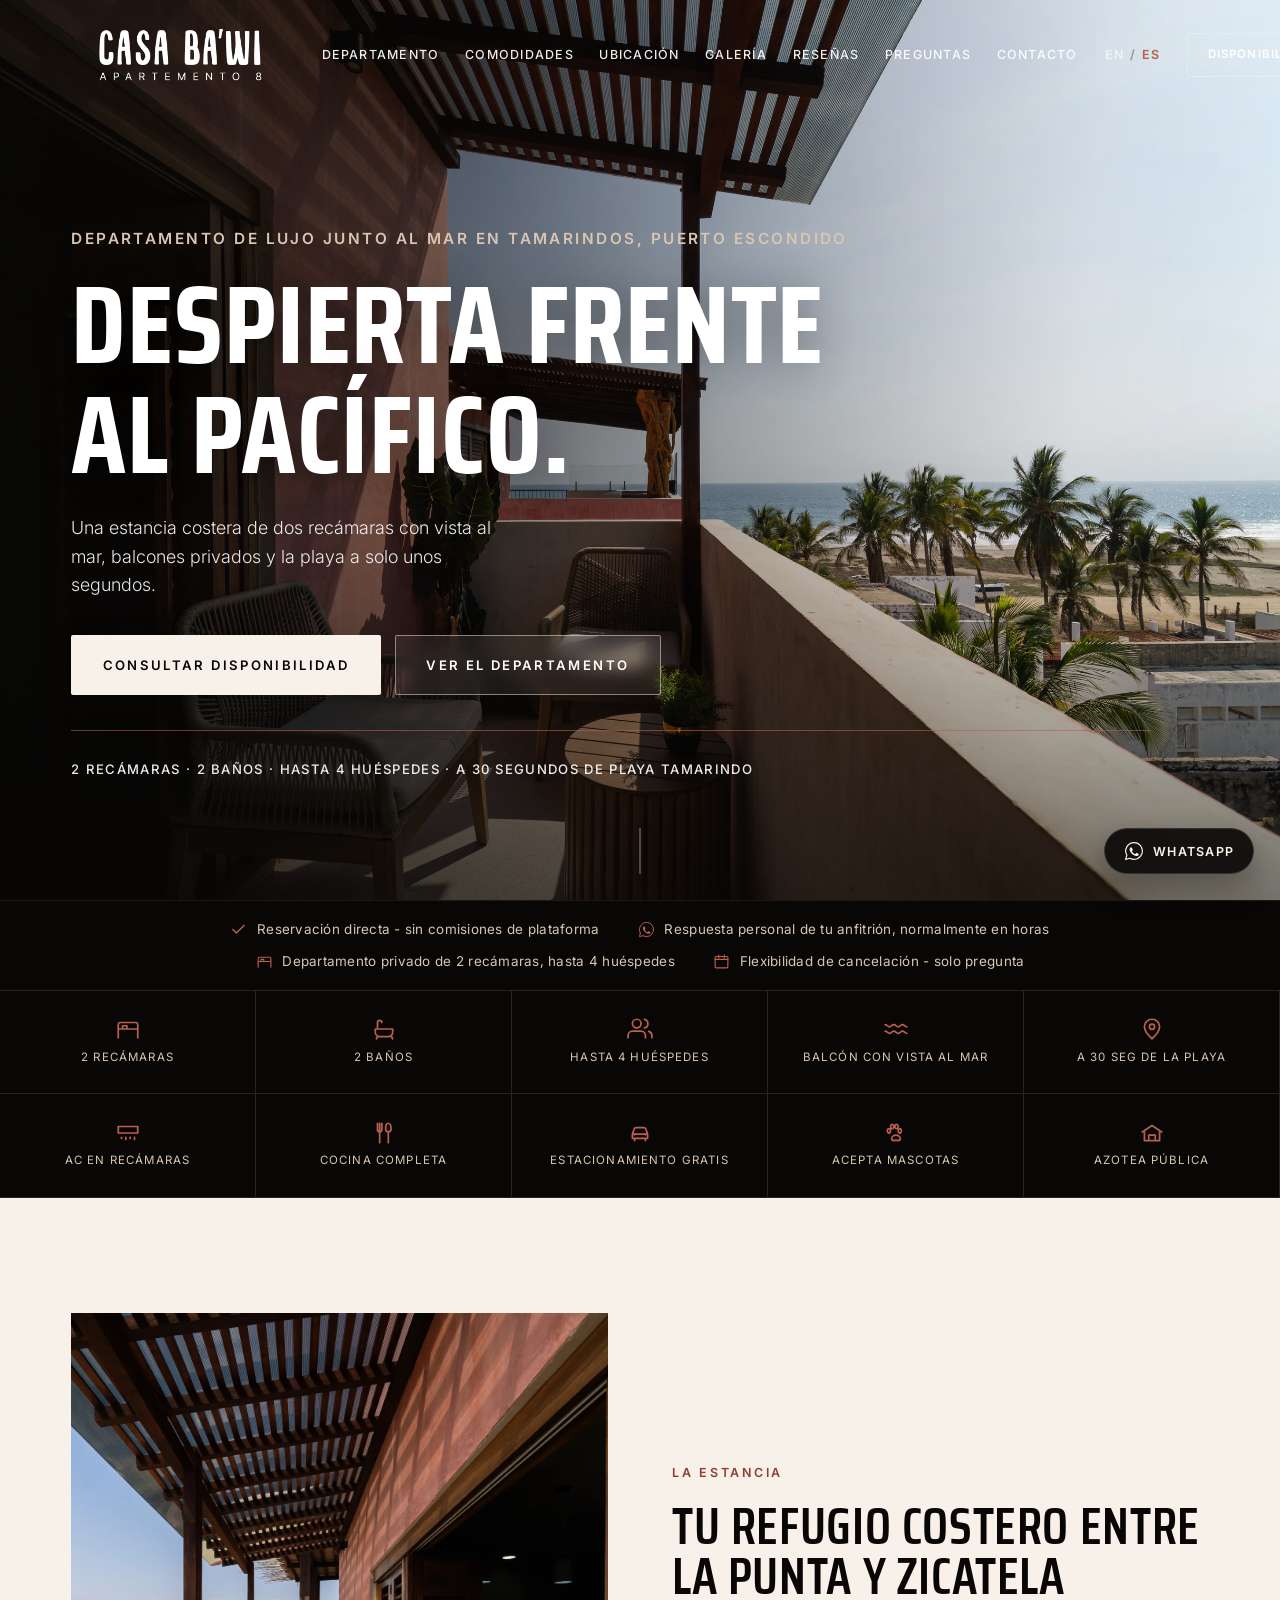
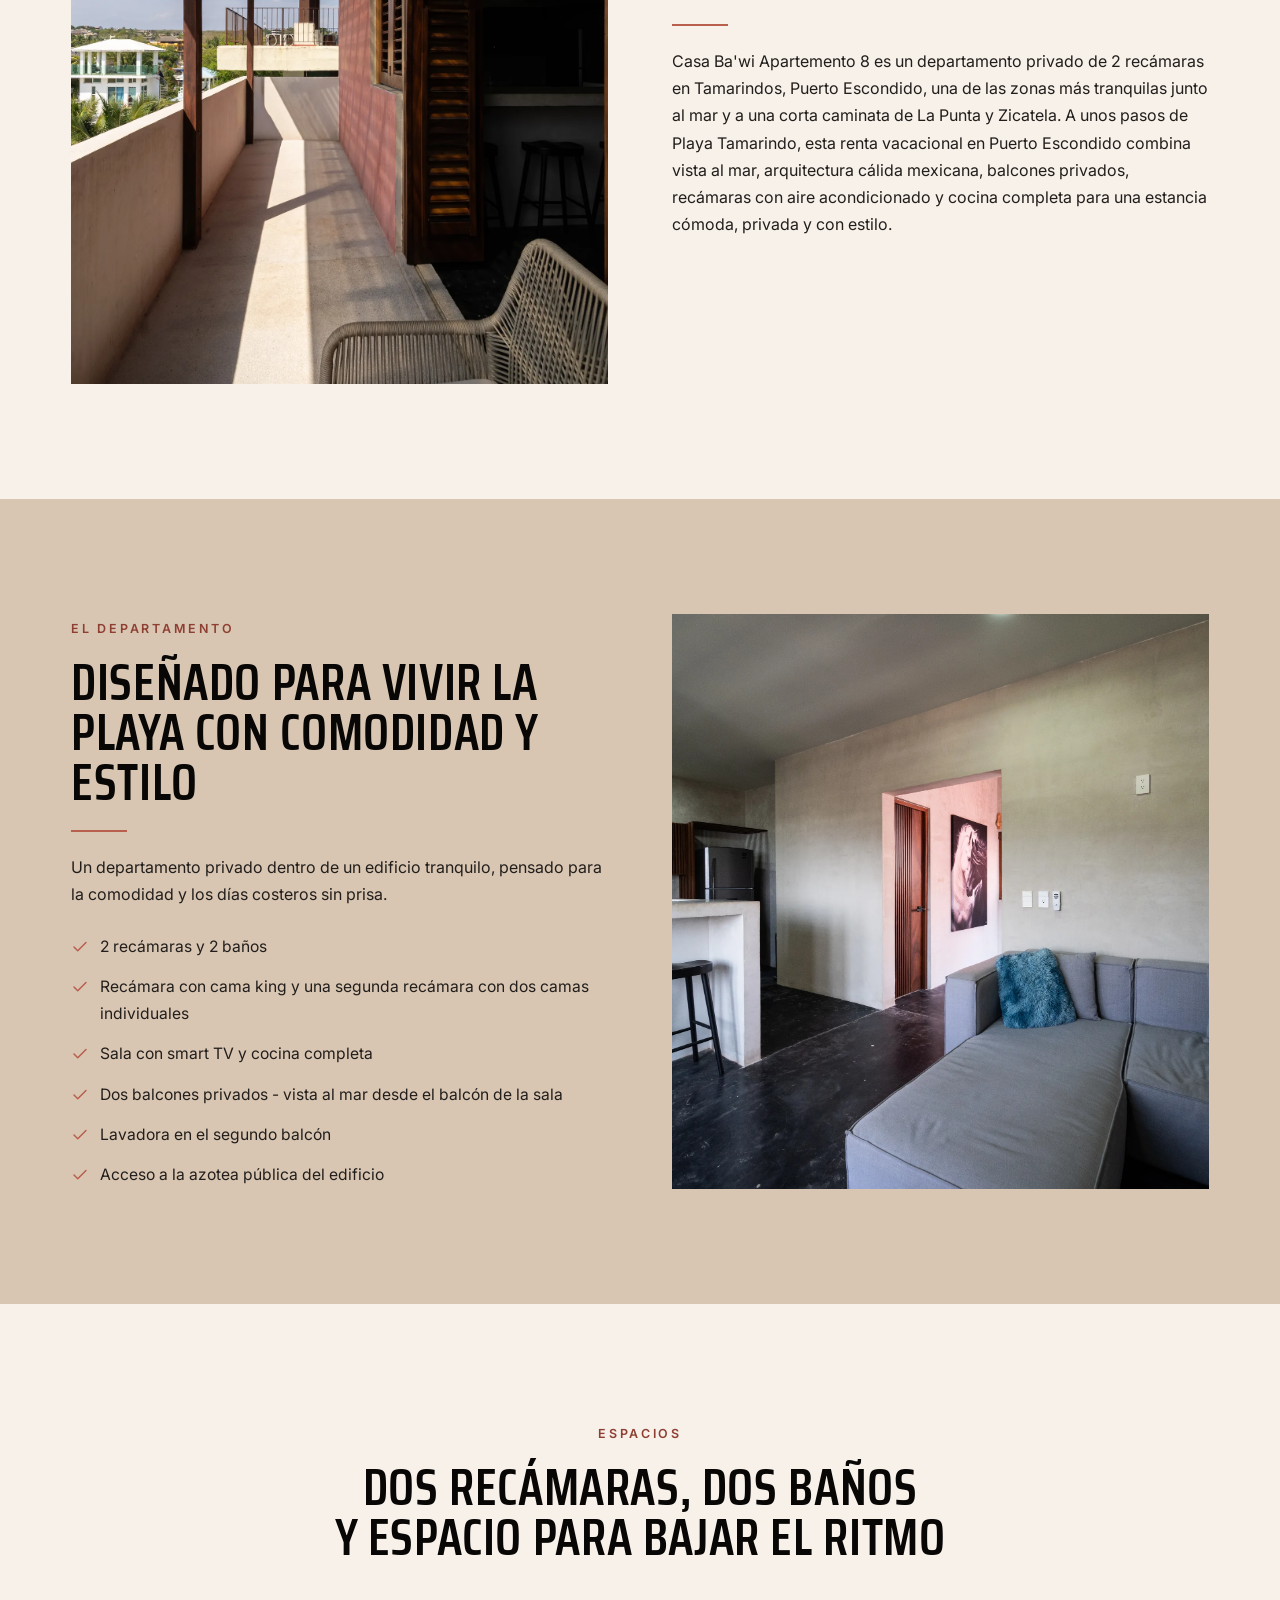
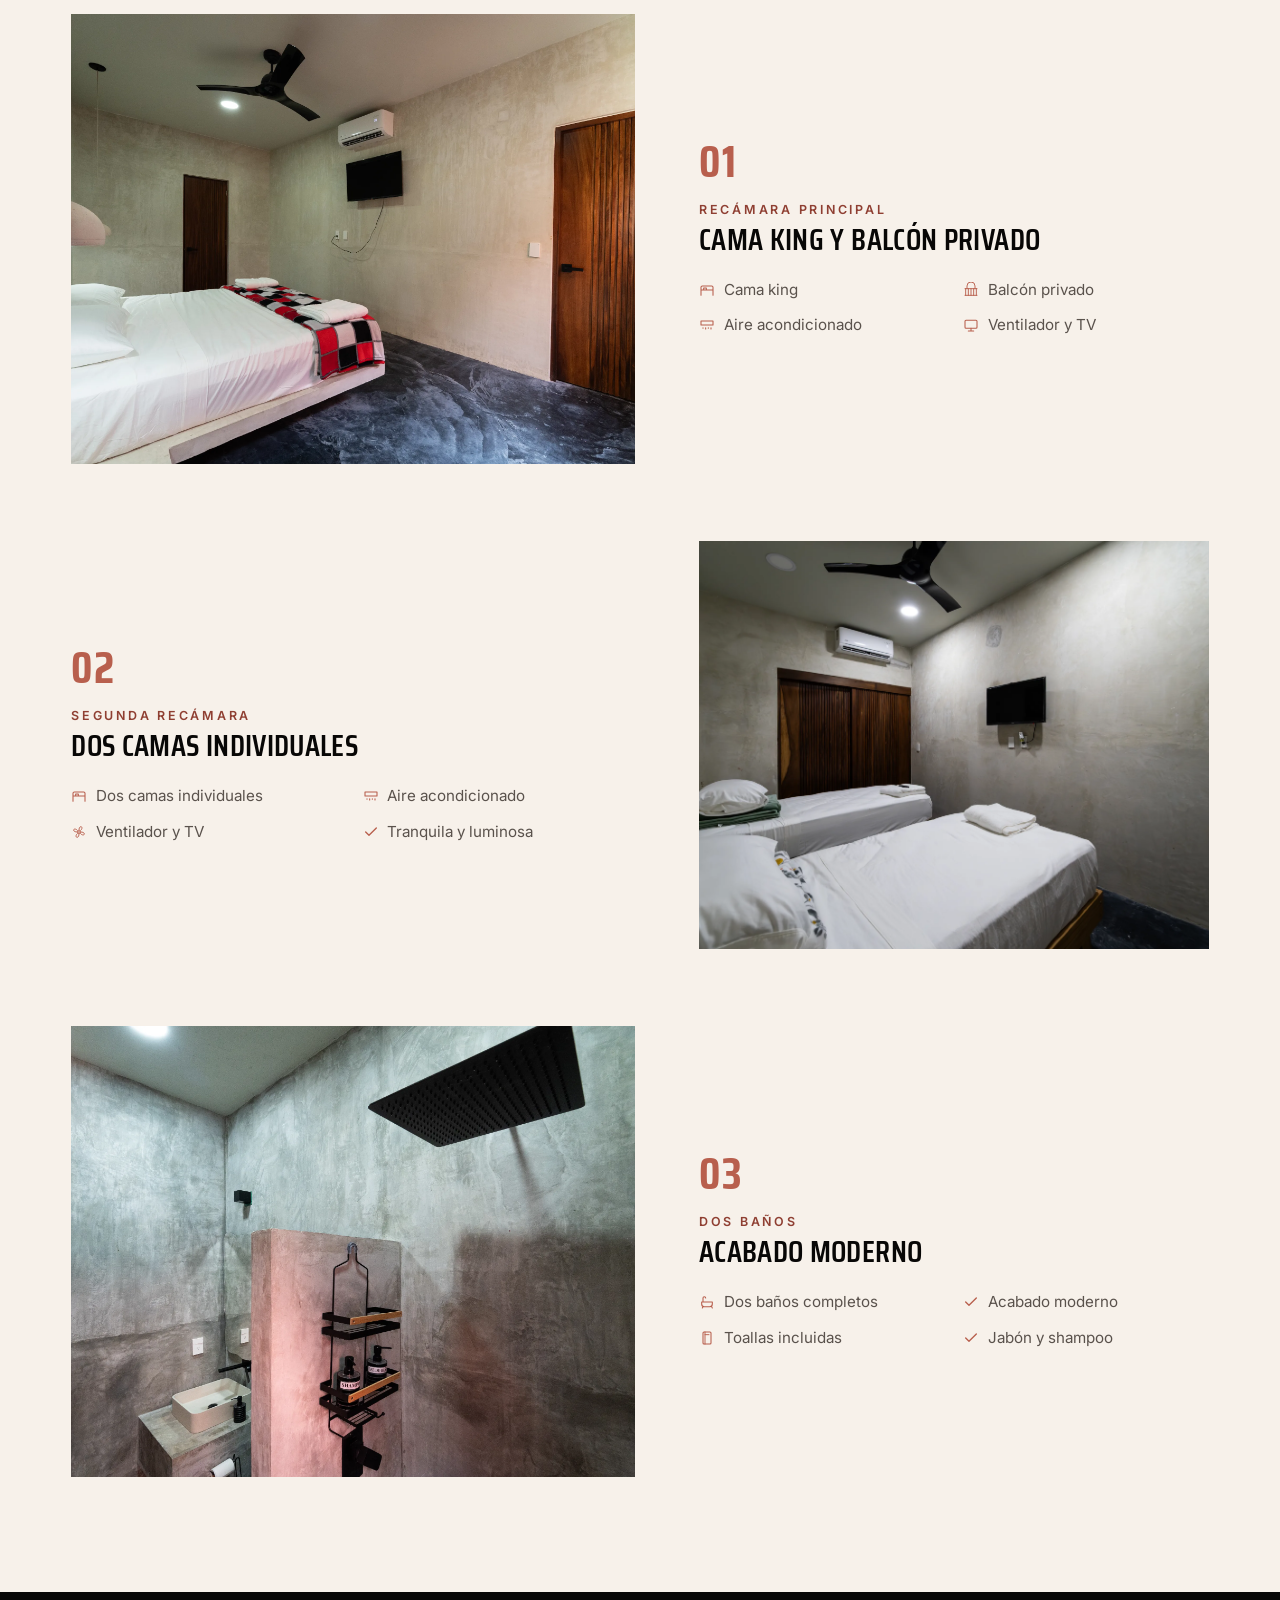
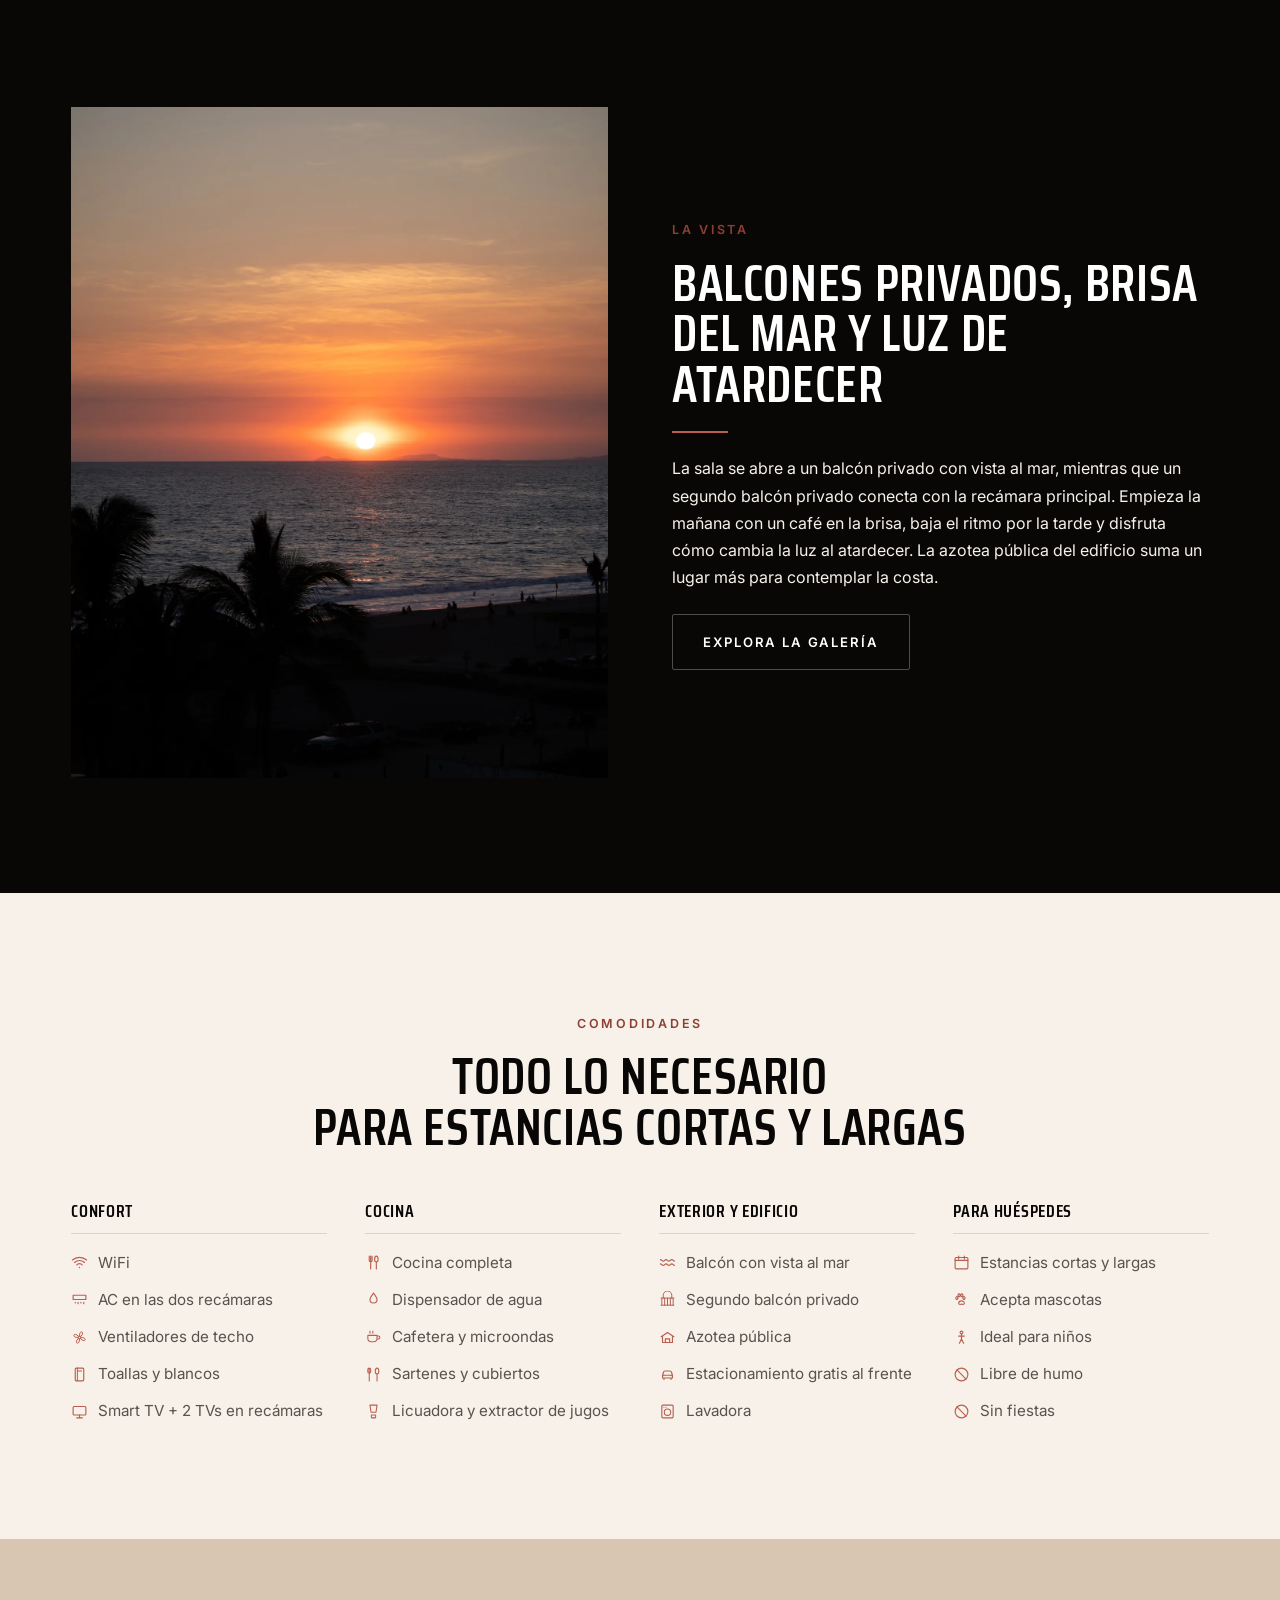
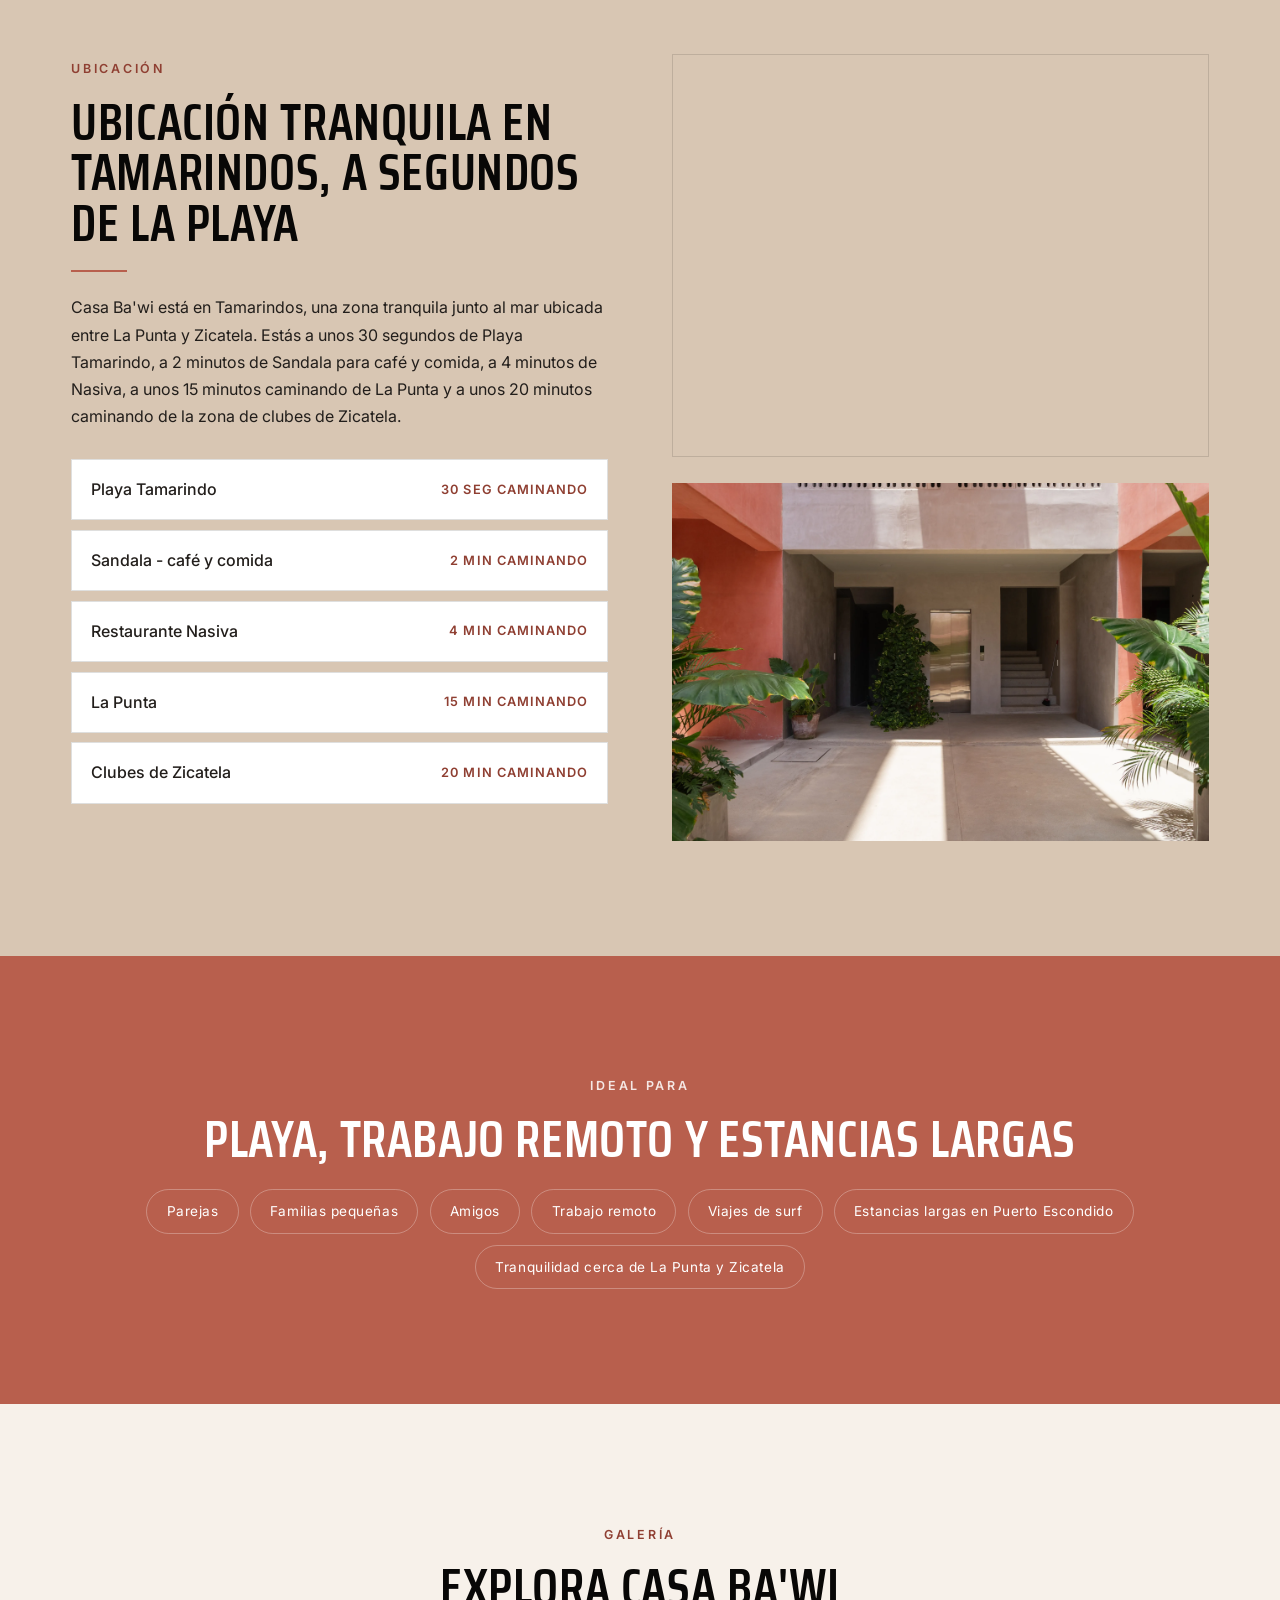
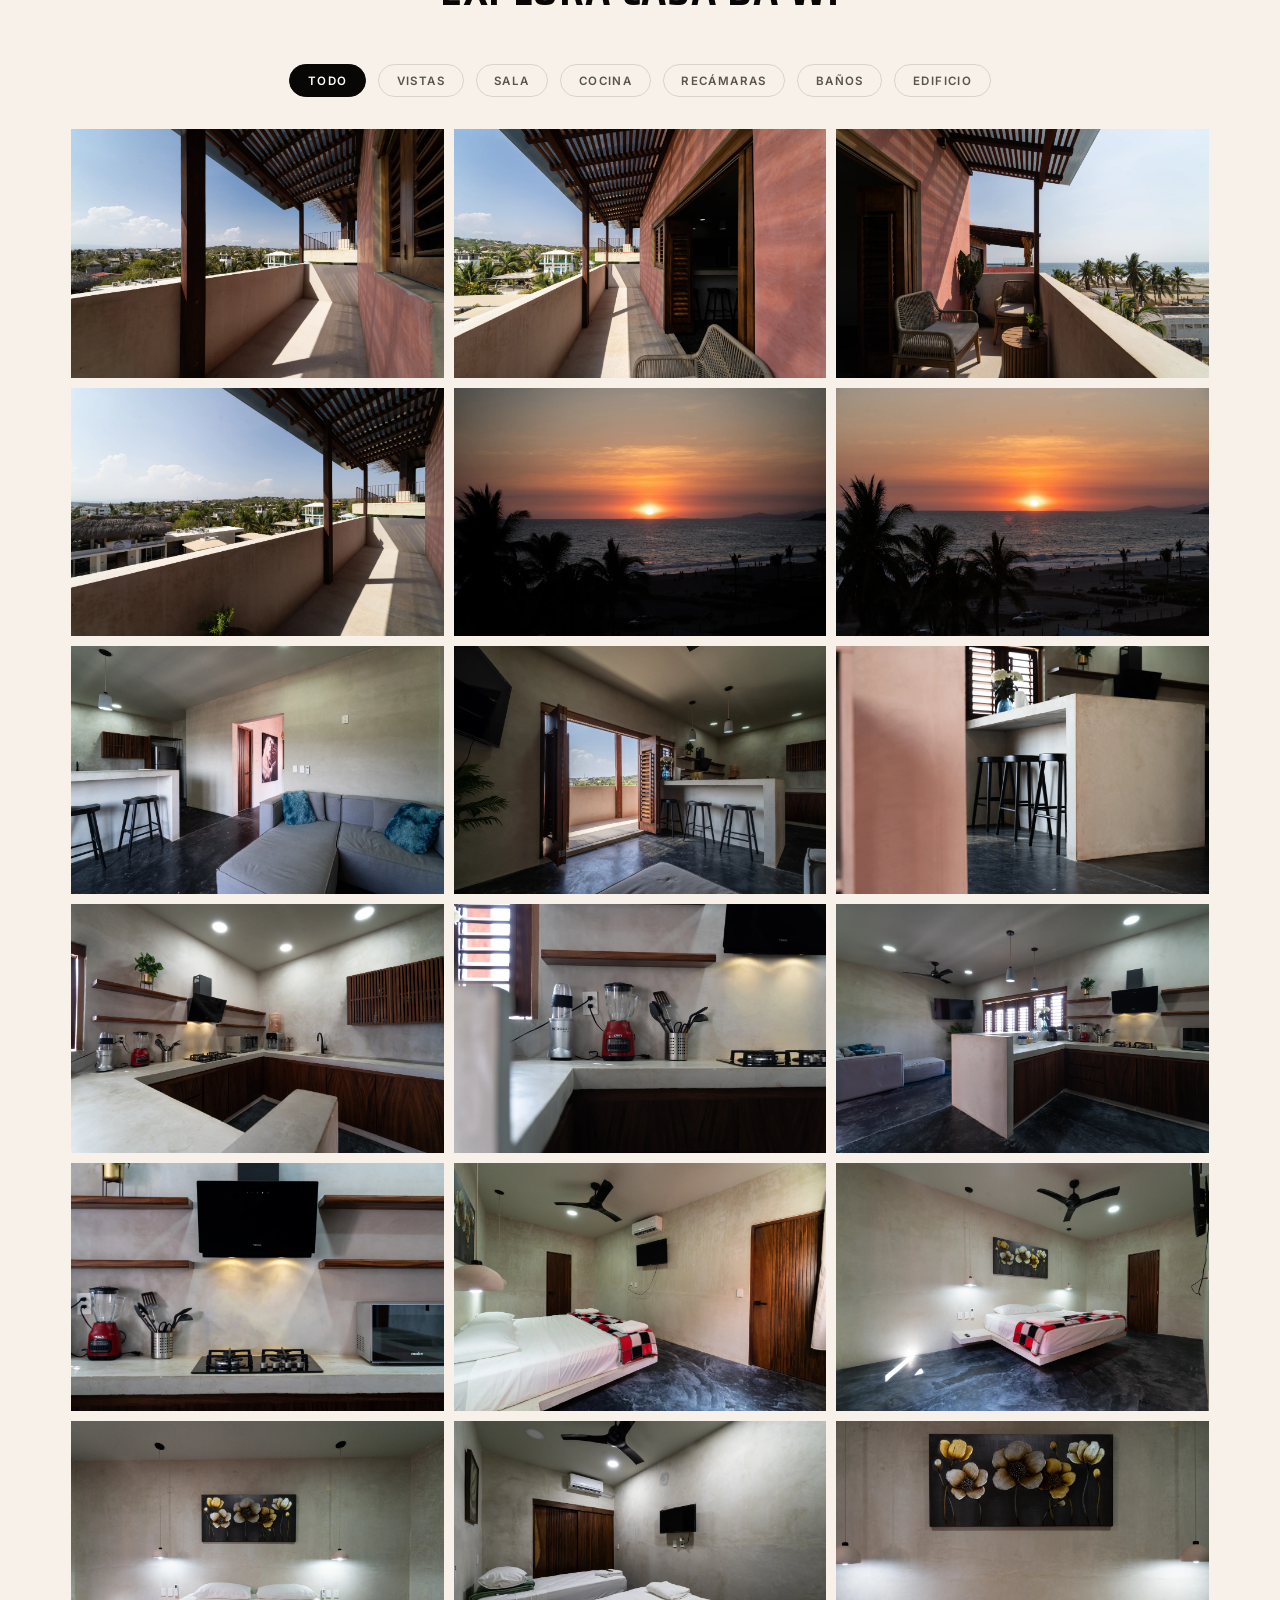
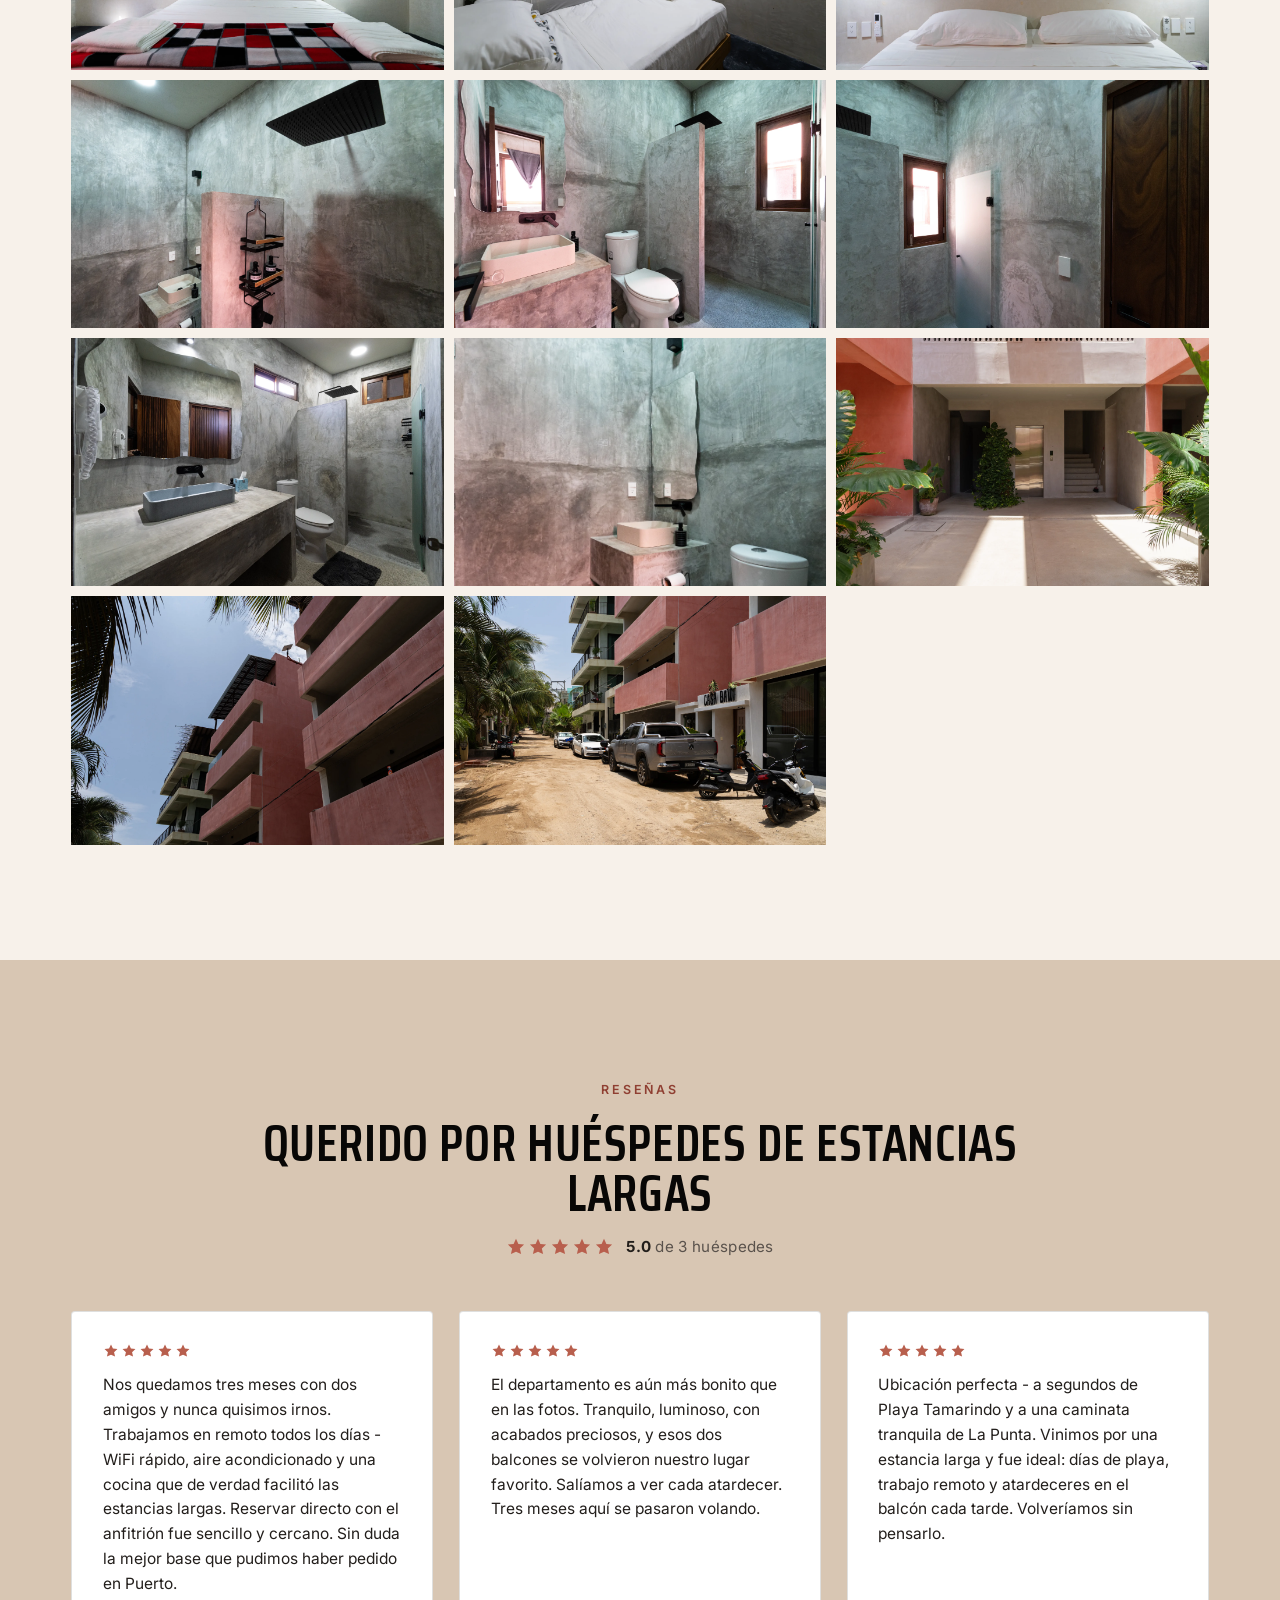
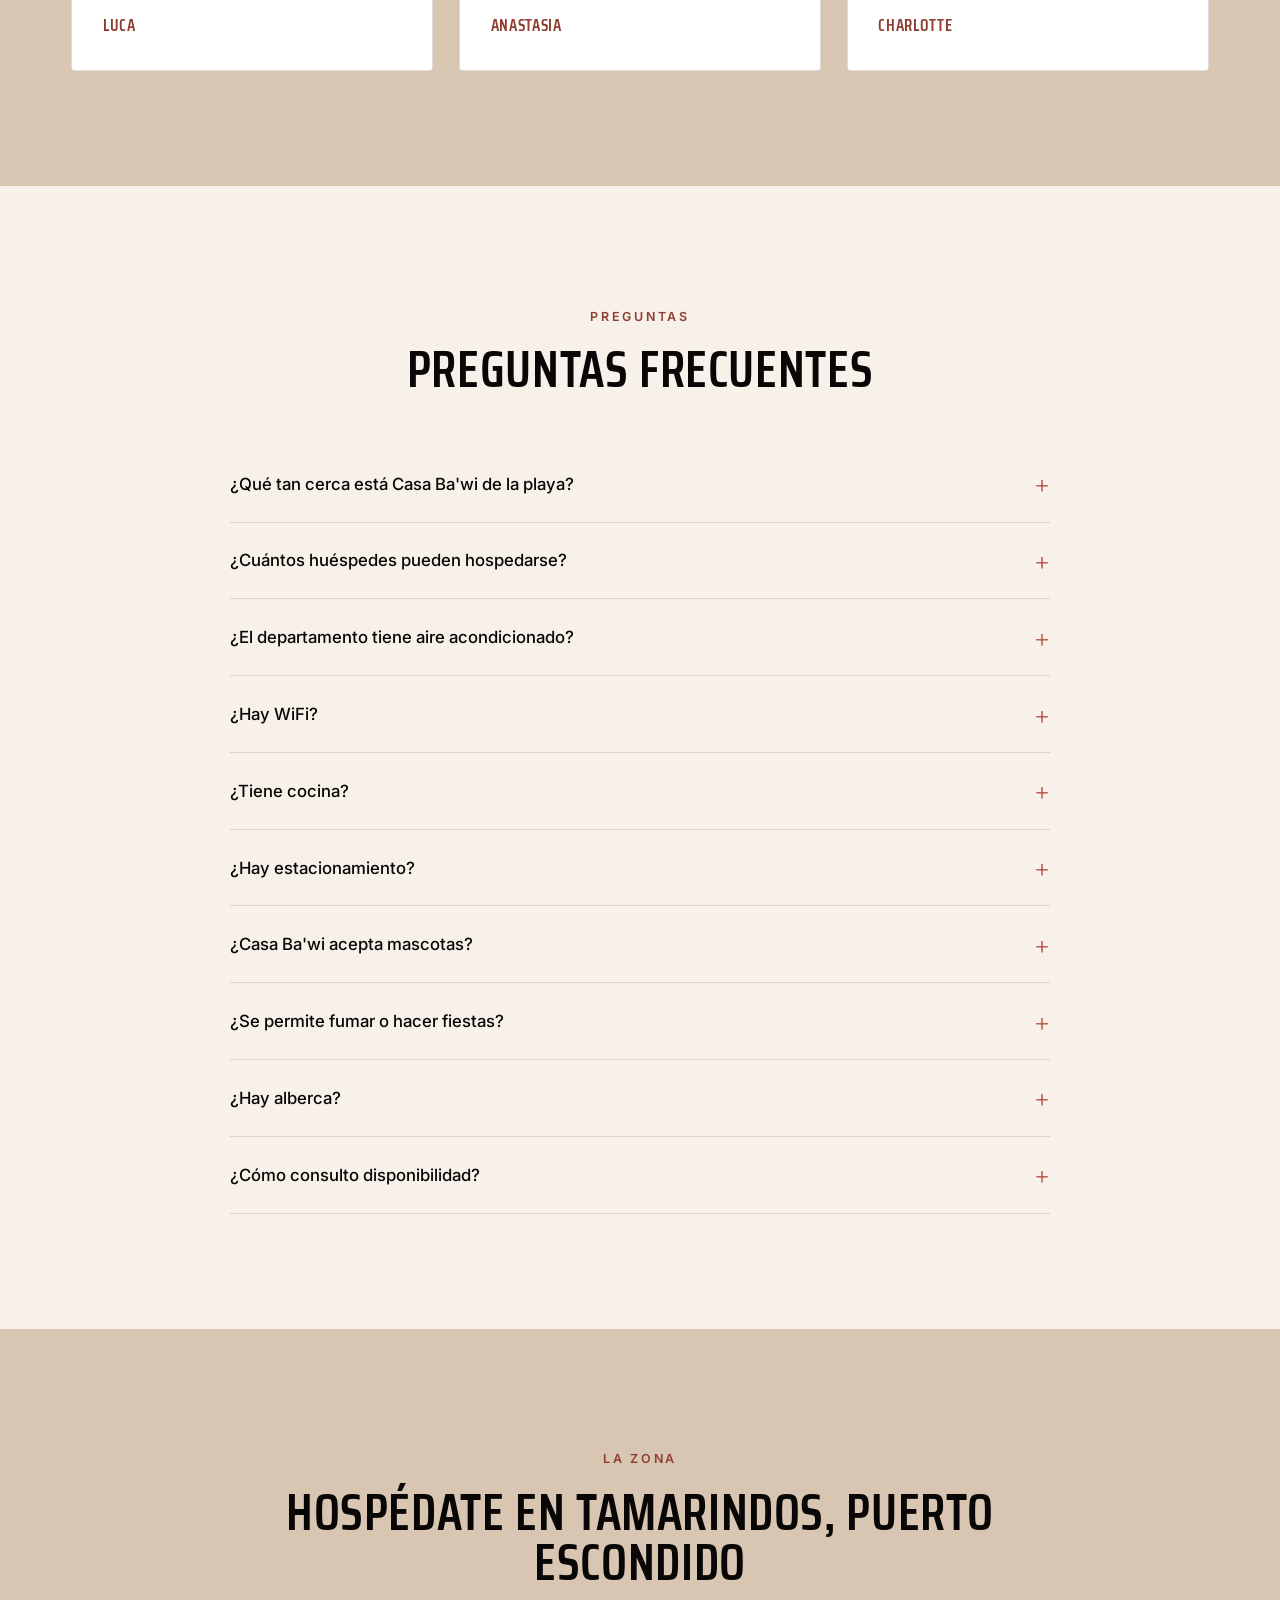
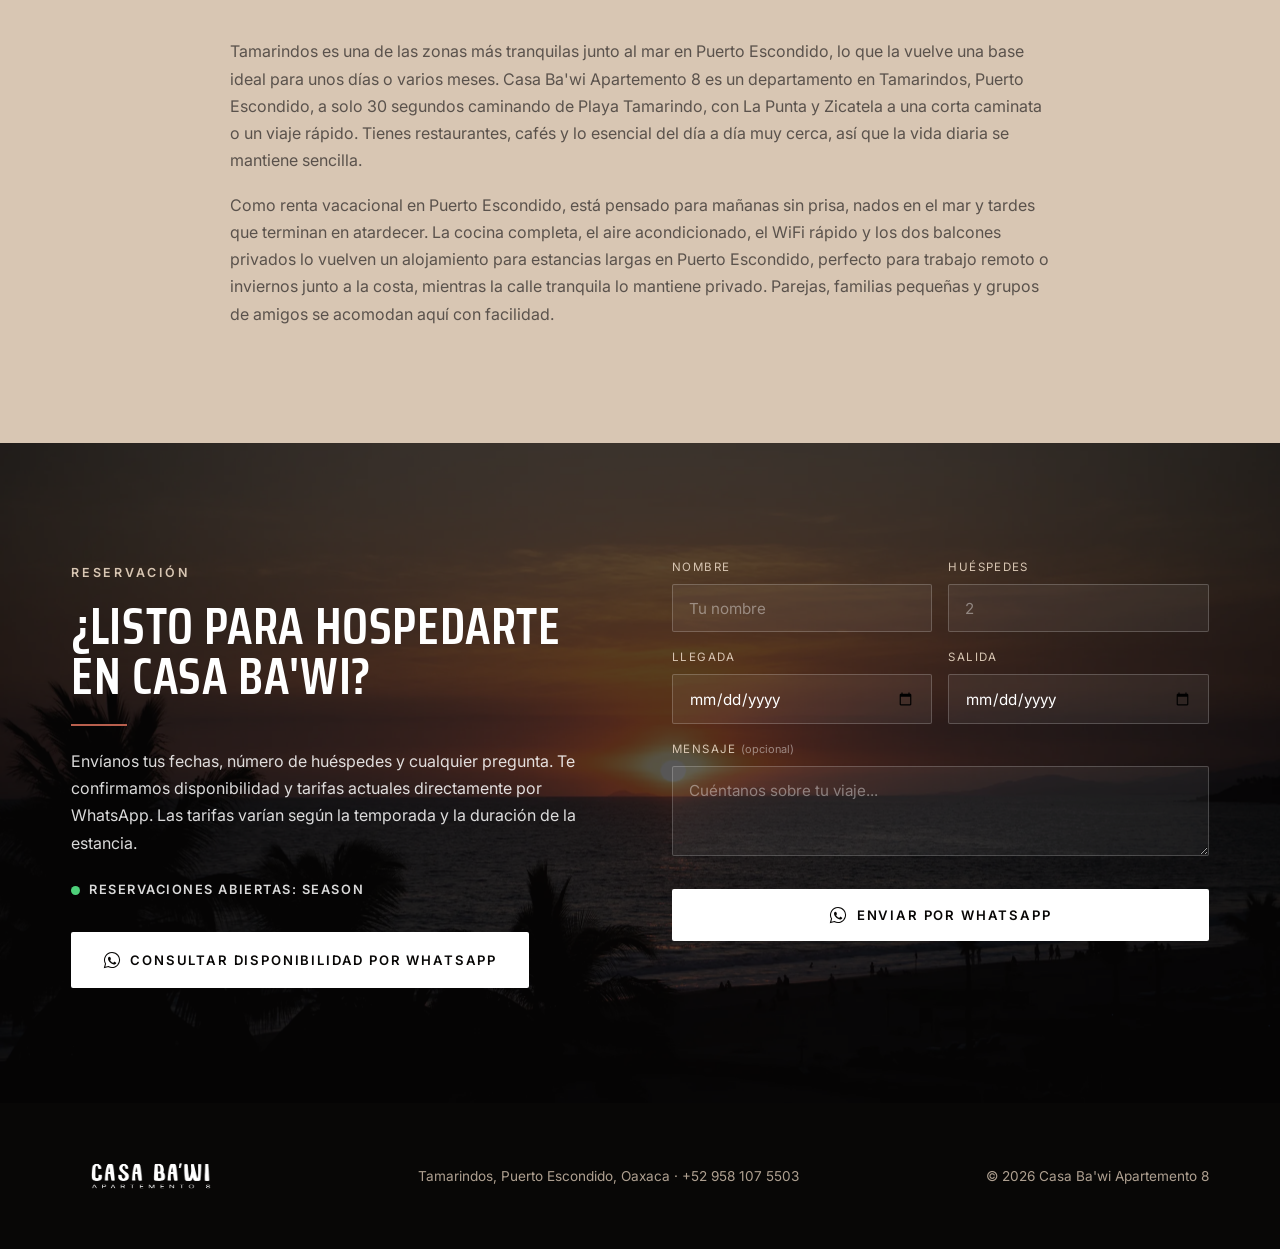
==== commit a2187042: "Bilingual SEO: production domain, sitemap priority, local keywords, area block - Point canonical/hre" ====
--- a/es/index.html
+++ b/es/index.html
@@ -5,21 +5,21 @@
   <meta name="viewport" content="width=device-width, initial-scale=1.0">
 
   <title>Casa Ba'wi Apartemento 8 | Departamento de lujo en Puerto Escondido</title>
-  <meta name="description" content="Hospédate en Casa Ba'wi Apartemento 8, un departamento de lujo de dos recámaras en Tamarindos, Puerto Escondido, con vista al mar, balcones privados, aire acondicionado, cocina completa y reservación por WhatsApp.">
+  <meta name="description" content="Casa Ba'wi Apartemento 8 es una renta vacacional de lujo de 2 recámaras en Tamarindos, Puerto Escondido, cerca de La Punta y Zicatela - vista al mar, balcones privados, aire acondicionado, cocina completa, pet friendly y reservación por WhatsApp.">
 
   <!-- Canonical + hreflang -->
-  <link rel="canonical" href="https://REPLACE_WITH_CUSTOM_DOMAIN.com/es">
-  <link rel="alternate" hreflang="en" href="https://REPLACE_WITH_CUSTOM_DOMAIN.com/">
-  <link rel="alternate" hreflang="es-MX" href="https://REPLACE_WITH_CUSTOM_DOMAIN.com/es">
-  <link rel="alternate" hreflang="x-default" href="https://REPLACE_WITH_CUSTOM_DOMAIN.com/">
+  <link rel="canonical" href="https://casa-bawi-8.vercel.app/es">
+  <link rel="alternate" hreflang="en" href="https://casa-bawi-8.vercel.app/">
+  <link rel="alternate" hreflang="es-MX" href="https://casa-bawi-8.vercel.app/es">
+  <link rel="alternate" hreflang="x-default" href="https://casa-bawi-8.vercel.app/">
 
   <!-- Open Graph -->
   <meta property="og:type" content="website">
   <meta property="og:site_name" content="Casa Ba'wi Apartemento 8">
   <meta property="og:title" content="Casa Ba'wi Apartemento 8 | Departamento de lujo en Puerto Escondido">
   <meta property="og:description" content="Departamento de lujo de dos recámaras en Tamarindos, Puerto Escondido - vista al mar, balcones privados, aire acondicionado y cocina completa. A segundos de Playa Tamarindo.">
-  <meta property="og:url" content="https://REPLACE_WITH_CUSTOM_DOMAIN.com/es">
-  <meta property="og:image" content="https://REPLACE_WITH_CUSTOM_DOMAIN.com/og-image.jpg">
+  <meta property="og:url" content="https://casa-bawi-8.vercel.app/es">
+  <meta property="og:image" content="https://casa-bawi-8.vercel.app/og-image.jpg">
   <meta property="og:image:width" content="1200">
   <meta property="og:image:height" content="630">
   <meta property="og:locale" content="es_MX">
@@ -29,7 +29,7 @@
   <meta name="twitter:card" content="summary_large_image">
   <meta name="twitter:title" content="Casa Ba'wi Apartemento 8 | Departamento de lujo en Puerto Escondido">
   <meta name="twitter:description" content="Departamento de lujo de dos recámaras en Tamarindos, Puerto Escondido - vista al mar, balcones privados y cocina completa.">
-  <meta name="twitter:image" content="https://REPLACE_WITH_CUSTOM_DOMAIN.com/og-image.jpg">
+  <meta name="twitter:image" content="https://casa-bawi-8.vercel.app/og-image.jpg">
 
   <!-- Icons -->
   <link rel="icon" href="/favicon.ico" sizes="any">
@@ -41,7 +41,7 @@
   <link rel="preconnect" href="https://fonts.gstatic.com" crossorigin>
   <link rel="preload" as="image" href="/photos/webp/DSC02287.webp">
 
-  <link rel="stylesheet" href="/css/style.css?v=23">
+  <link rel="stylesheet" href="/css/style.css?v=25">
 
   <!-- ===== Structured data ===== -->
   <script type="application/ld+json">
@@ -49,7 +49,7 @@
     "@context": "https://schema.org",
     "@type": "WebSite",
     "name": "Casa Ba'wi Apartemento 8",
-    "url": "https://REPLACE_WITH_CUSTOM_DOMAIN.com/",
+    "url": "https://casa-bawi-8.vercel.app/",
     "inLanguage": ["es-MX", "en"]
   }
   </script>
@@ -58,7 +58,7 @@
     "@context": "https://schema.org",
     "@type": "WebPage",
     "name": "Casa Ba'wi Apartemento 8 | Departamento de lujo en Puerto Escondido",
-    "url": "https://REPLACE_WITH_CUSTOM_DOMAIN.com/es",
+    "url": "https://casa-bawi-8.vercel.app/es",
     "inLanguage": "es-MX",
     "description": "Departamento de lujo de dos recámaras en Tamarindos, Puerto Escondido, con vista al mar, balcones privados, aire acondicionado y cocina completa."
   }
@@ -68,7 +68,7 @@
     "@context": "https://schema.org",
     "@type": "BreadcrumbList",
     "itemListElement": [
-      { "@type": "ListItem", "position": 1, "name": "Inicio", "item": "https://REPLACE_WITH_CUSTOM_DOMAIN.com/es" }
+      { "@type": "ListItem", "position": 1, "name": "Inicio", "item": "https://casa-bawi-8.vercel.app/es" }
     ]
   }
   </script>
@@ -79,8 +79,8 @@
     "name": "Casa Ba'wi Apartemento 8",
     "identifier": "casa-bawi-apartemento-8",
     "description": "Departamento de lujo de dos recámaras en Tamarindos, Puerto Escondido, Oaxaca - vista al mar, balcones privados, recámaras con aire acondicionado y cocina completa, a segundos de Playa Tamarindo.",
-    "url": "https://REPLACE_WITH_CUSTOM_DOMAIN.com/es",
-    "image": "https://REPLACE_WITH_CUSTOM_DOMAIN.com/og-image.jpg",
+    "url": "https://casa-bawi-8.vercel.app/es",
+    "image": "https://casa-bawi-8.vercel.app/og-image.jpg",
     "telephone": "+529581075503",
     "petsAllowed": true,
     "smokingAllowed": false,
@@ -278,7 +278,7 @@
           <p class="eyebrow">La estancia</p>
           <h2>Tu refugio costero entre La Punta y Zicatela</h2>
           <hr class="rule">
-          <p>Casa Ba'wi Apartemento 8 es un departamento privado de dos recámaras en Tamarindos, una de las zonas más tranquilas junto al mar en Puerto Escondido. A unos pasos de Playa Tamarindo, combina vista al mar, arquitectura cálida mexicana, balcones privados, recámaras con aire acondicionado y cocina completa para una estancia cómoda, privada y con estilo.</p>
+          <p>Casa Ba'wi Apartemento 8 es un departamento privado de 2 recámaras en Tamarindos, Puerto Escondido, una de las zonas más tranquilas junto al mar y a una corta caminata de La Punta y Zicatela. A unos pasos de Playa Tamarindo, esta renta vacacional en Puerto Escondido combina vista al mar, arquitectura cálida mexicana, balcones privados, recámaras con aire acondicionado y cocina completa para una estancia cómoda, privada y con estilo.</p>
         </div>
       </div>
     </div>
@@ -581,6 +581,20 @@
     </div>
   </section>
 
+  <!-- ===== SEO de la zona ===== -->
+  <section class="section section--sand" id="area">
+    <div class="container">
+      <div class="section__head text-center fade-up">
+        <p class="eyebrow">La Zona</p>
+        <h2>Hospédate en Tamarindos, Puerto Escondido</h2>
+      </div>
+      <div class="prose fade-up">
+        <p>Tamarindos es una de las zonas más tranquilas junto al mar en Puerto Escondido, lo que la vuelve una base ideal para unos días o varios meses. Casa Ba'wi Apartemento 8 es un departamento en Tamarindos, Puerto Escondido, a solo 30 segundos caminando de Playa Tamarindo, con La Punta y Zicatela a una corta caminata o un viaje rápido. Tienes restaurantes, cafés y lo esencial del día a día muy cerca, así que la vida diaria se mantiene sencilla.</p>
+        <p>Como renta vacacional en Puerto Escondido, está pensado para mañanas sin prisa, nados en el mar y tardes que terminan en atardecer. La cocina completa, el aire acondicionado, el WiFi rápido y los dos balcones privados lo vuelven un alojamiento para estancias largas en Puerto Escondido, perfecto para trabajo remoto o inviernos junto a la costa, mientras la calle tranquila lo mantiene privado. Parejas, familias pequeñas y grupos de amigos se acomodan aquí con facilidad.</p>
+      </div>
+    </div>
+  </section>
+
   <!-- ===== Contacto / reservación ===== -->
   <section class="section booking" id="contact">
     <div class="booking__bg" style="background-image:url('/photos/webp/DSC02115.webp')"></div>
@@ -678,8 +692,8 @@
     <button class="lightbox__nav lightbox__nav--next" aria-label="Siguiente">&#8250;</button>
   </div>
 
-  <script src="/js/config.js?v=23"></script>
-  <script src="/js/main.js?v=23"></script>
+  <script src="/js/config.js?v=25"></script>
+  <script src="/js/main.js?v=25"></script>
   <script>document.getElementById('year').textContent=new Date().getFullYear();</script>
 </body>
 </html>
--- a/css/style.css
+++ b/css/style.css
@@ -193,9 +193,9 @@
 /* Mobile nav */
 .mobile-nav {
   position: fixed; inset: 0; z-index: 99; background: var(--color-black); color: var(--color-white);
-  display: flex; flex-direction: column; justify-content: center; align-items: center; gap: clamp(1.1rem, 3vh, 1.7rem);
+  display: flex; flex-direction: column; justify-content: safe center; align-items: center; gap: clamp(1.1rem, 3vh, 1.7rem);
   opacity: 0; visibility: hidden; transition: opacity var(--t), visibility var(--t);
-  padding: calc(var(--nav-h) + 1.5rem) var(--gutter) 2.5rem; overflow-y: auto;
+  padding: calc(var(--nav-h) + 1.5rem) var(--gutter) calc(2.5rem + env(safe-area-inset-bottom)); overflow-y: auto;
 }
 .mobile-nav.active { opacity: 1; visibility: visible; }
 .mobile-nav a { font-family: var(--font-display); font-weight: 600; font-size: 1.85rem; letter-spacing: 0.03em; text-transform: uppercase; }
@@ -429,6 +429,11 @@
 .review__text { font-size: 0.97rem; line-height: 1.6; color: var(--ink); max-width: none; }
 .review__author { margin-top: auto; font-family: var(--font-display); font-weight: 600; letter-spacing: 0.04em;
   text-transform: uppercase; color: var(--color-salmon-dark); font-size: 1.05rem; }
+
+/* SEO area prose block */
+.prose { max-width: var(--maxw-narrow); margin-inline: auto; }
+.prose p { color: var(--ink-soft); max-width: none; }
+.prose p + p { margin-top: 1.1rem; }
 
 /* ============================================================
    STICKY MOBILE CTA + FLOATING WHATSAPP
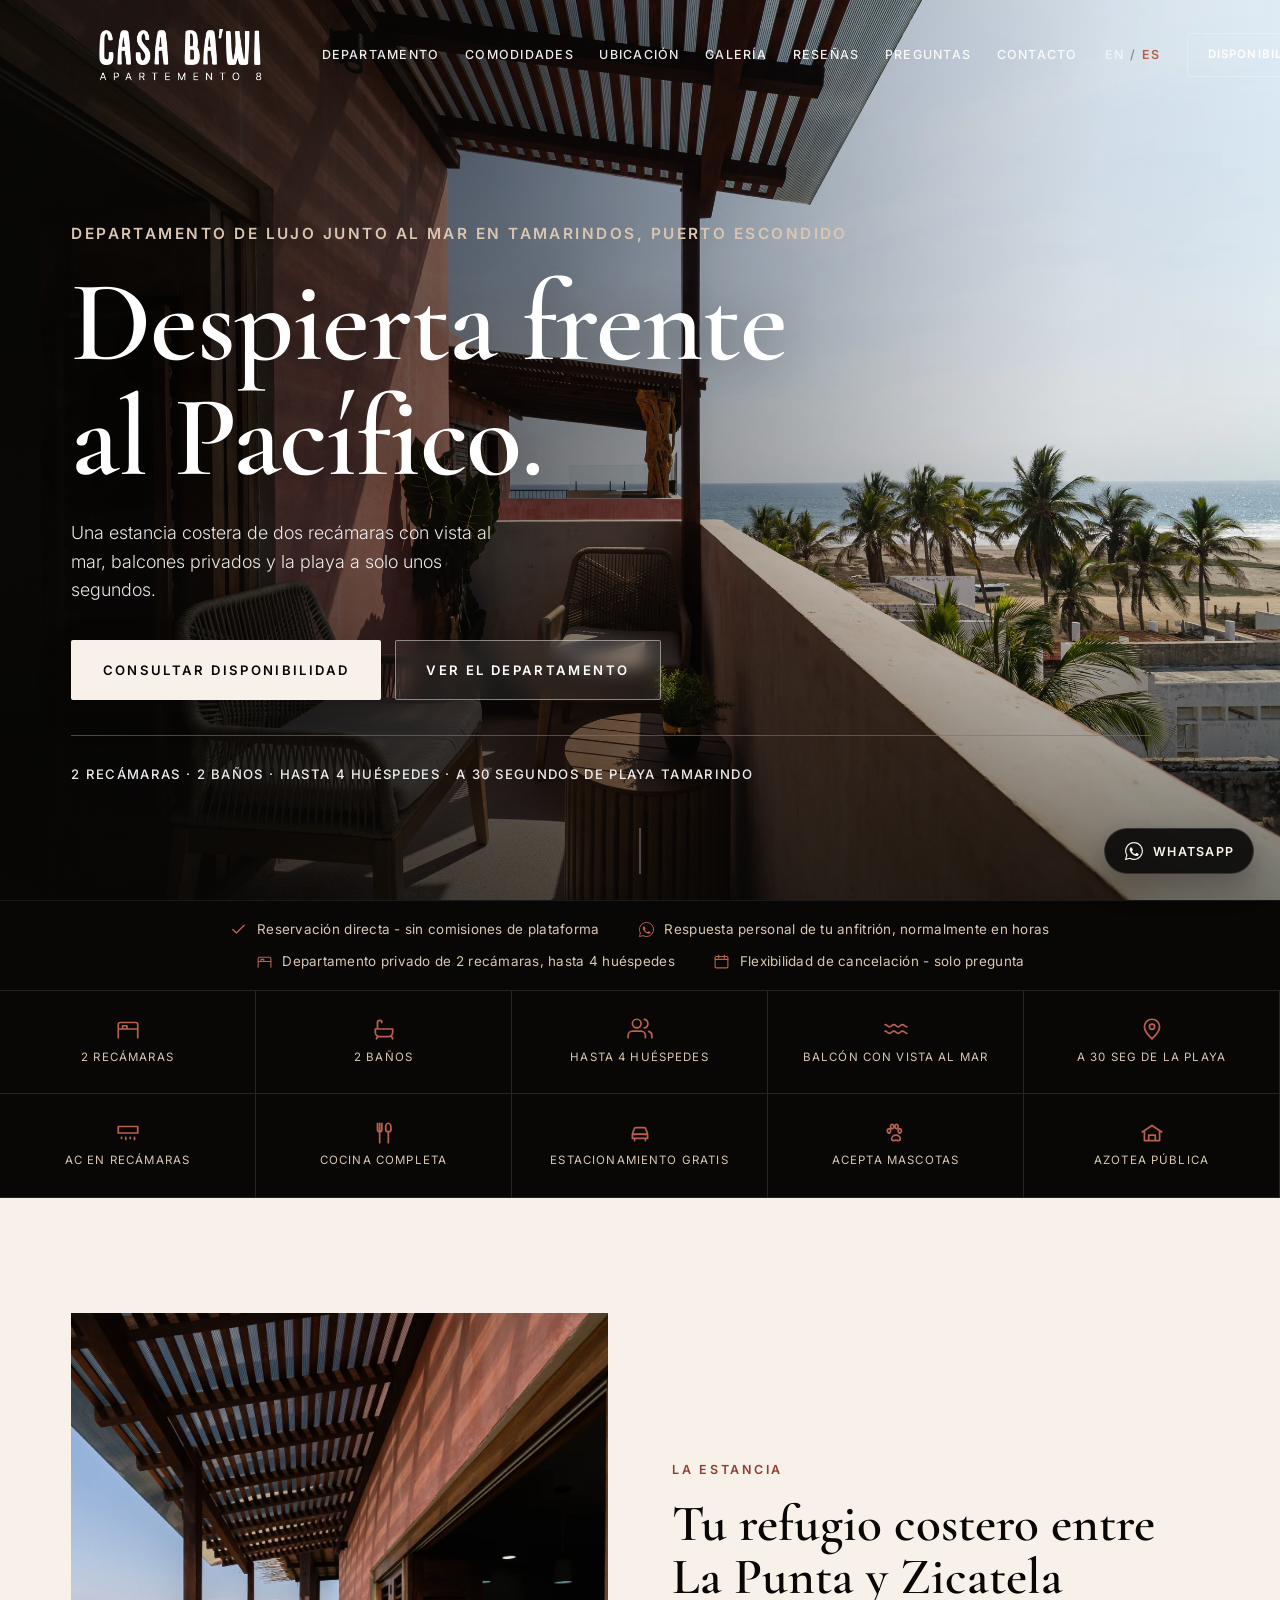
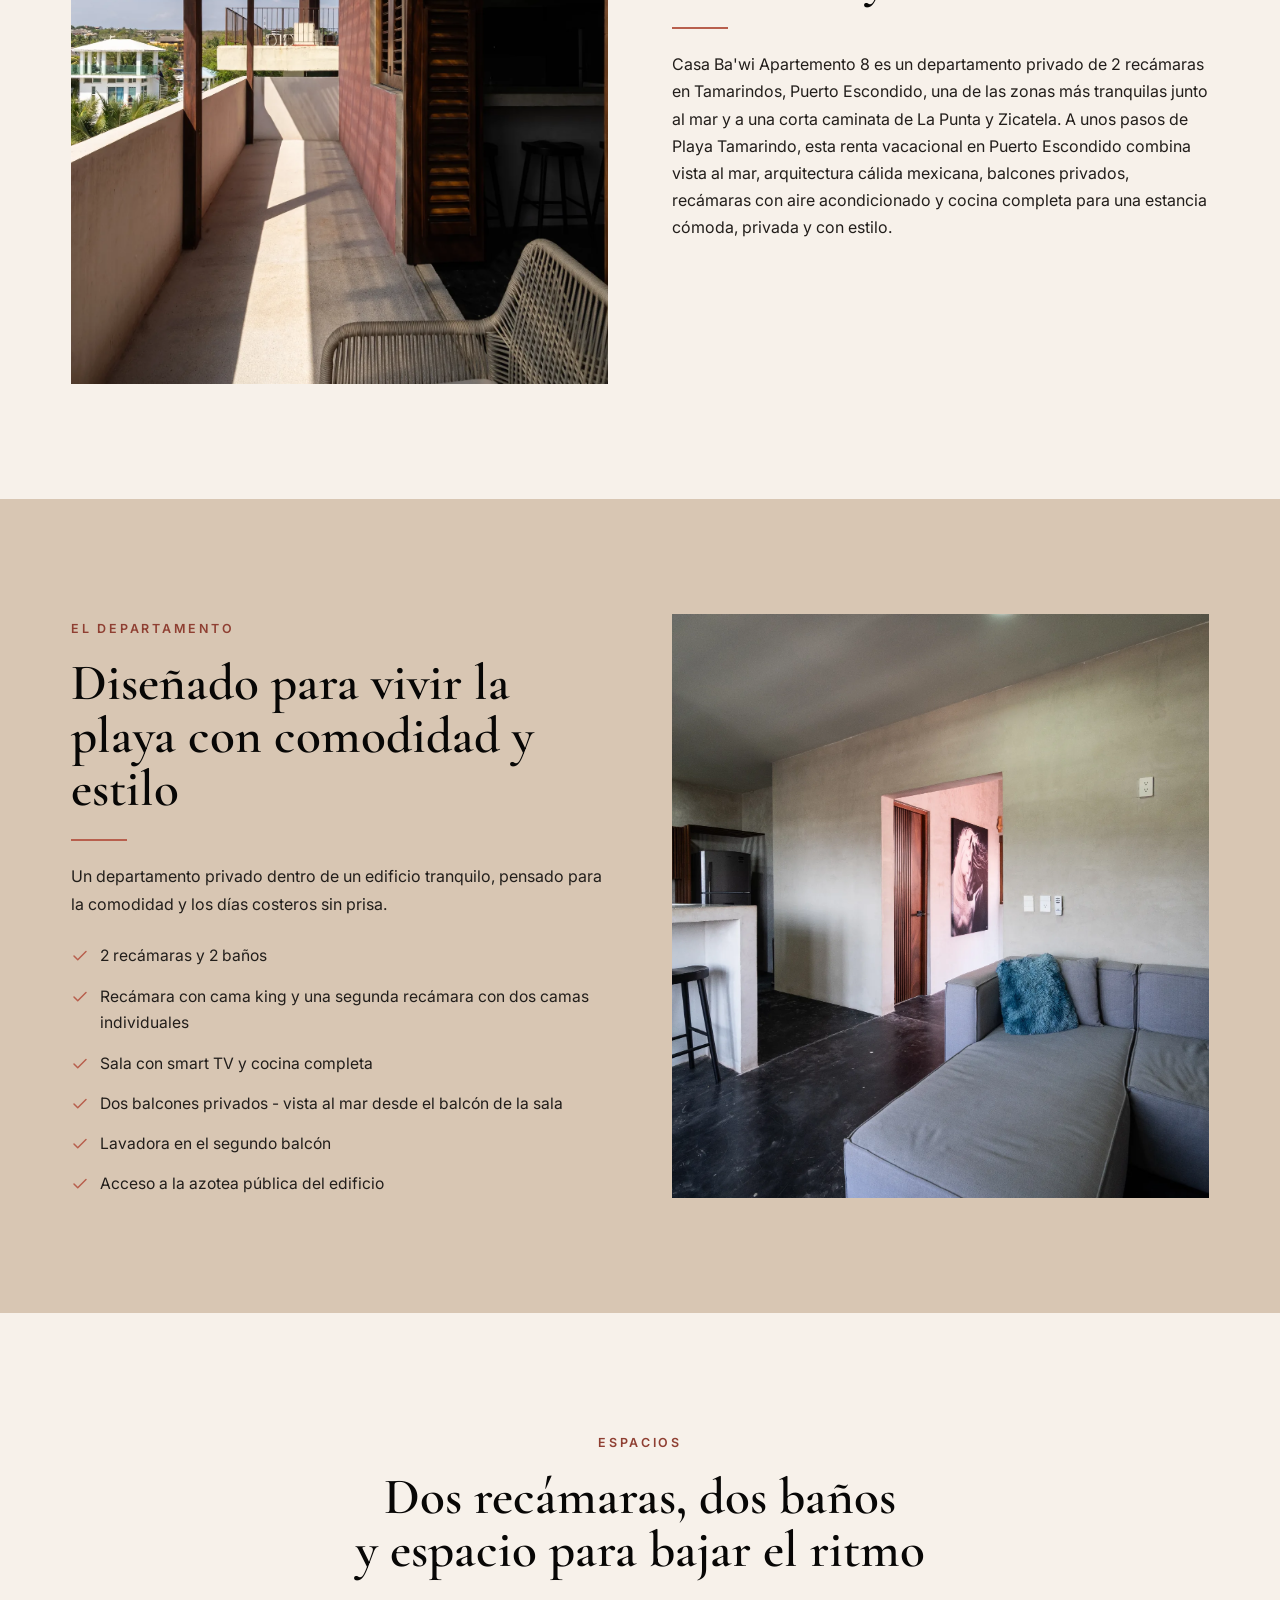
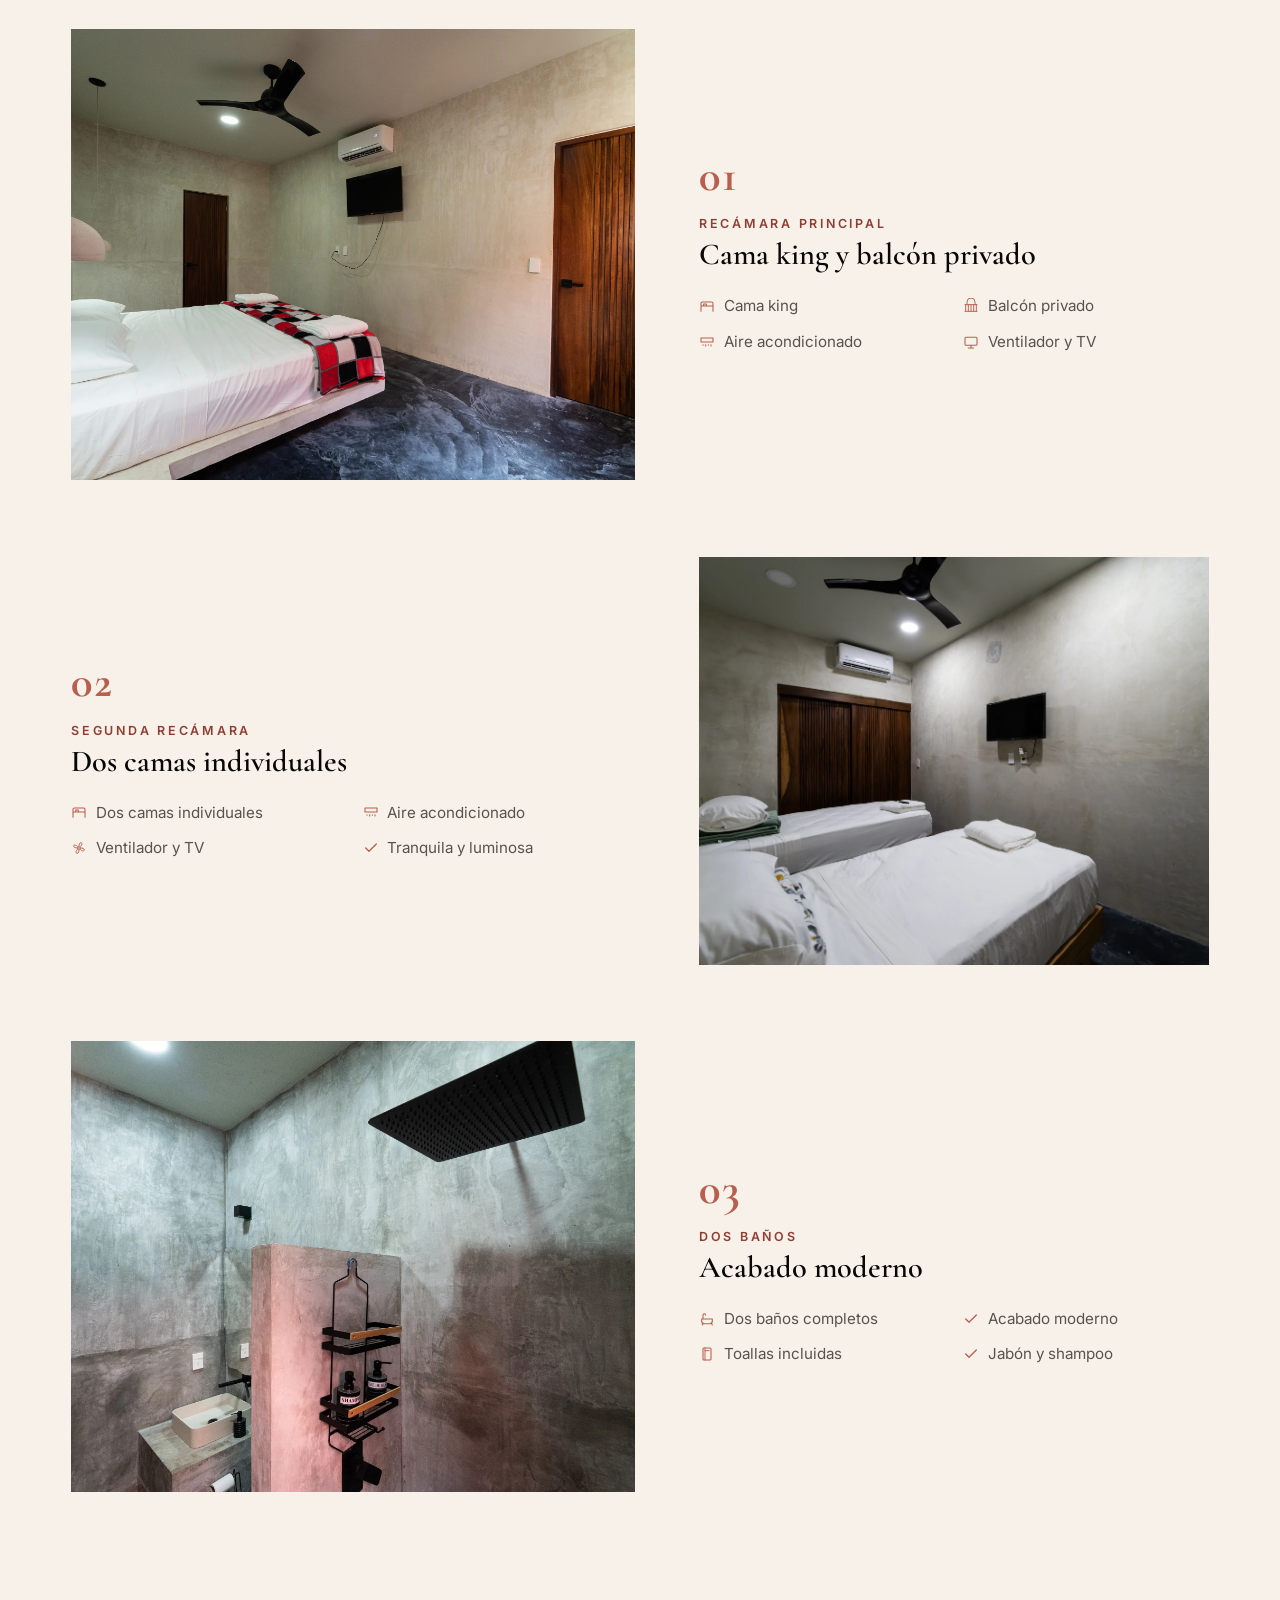
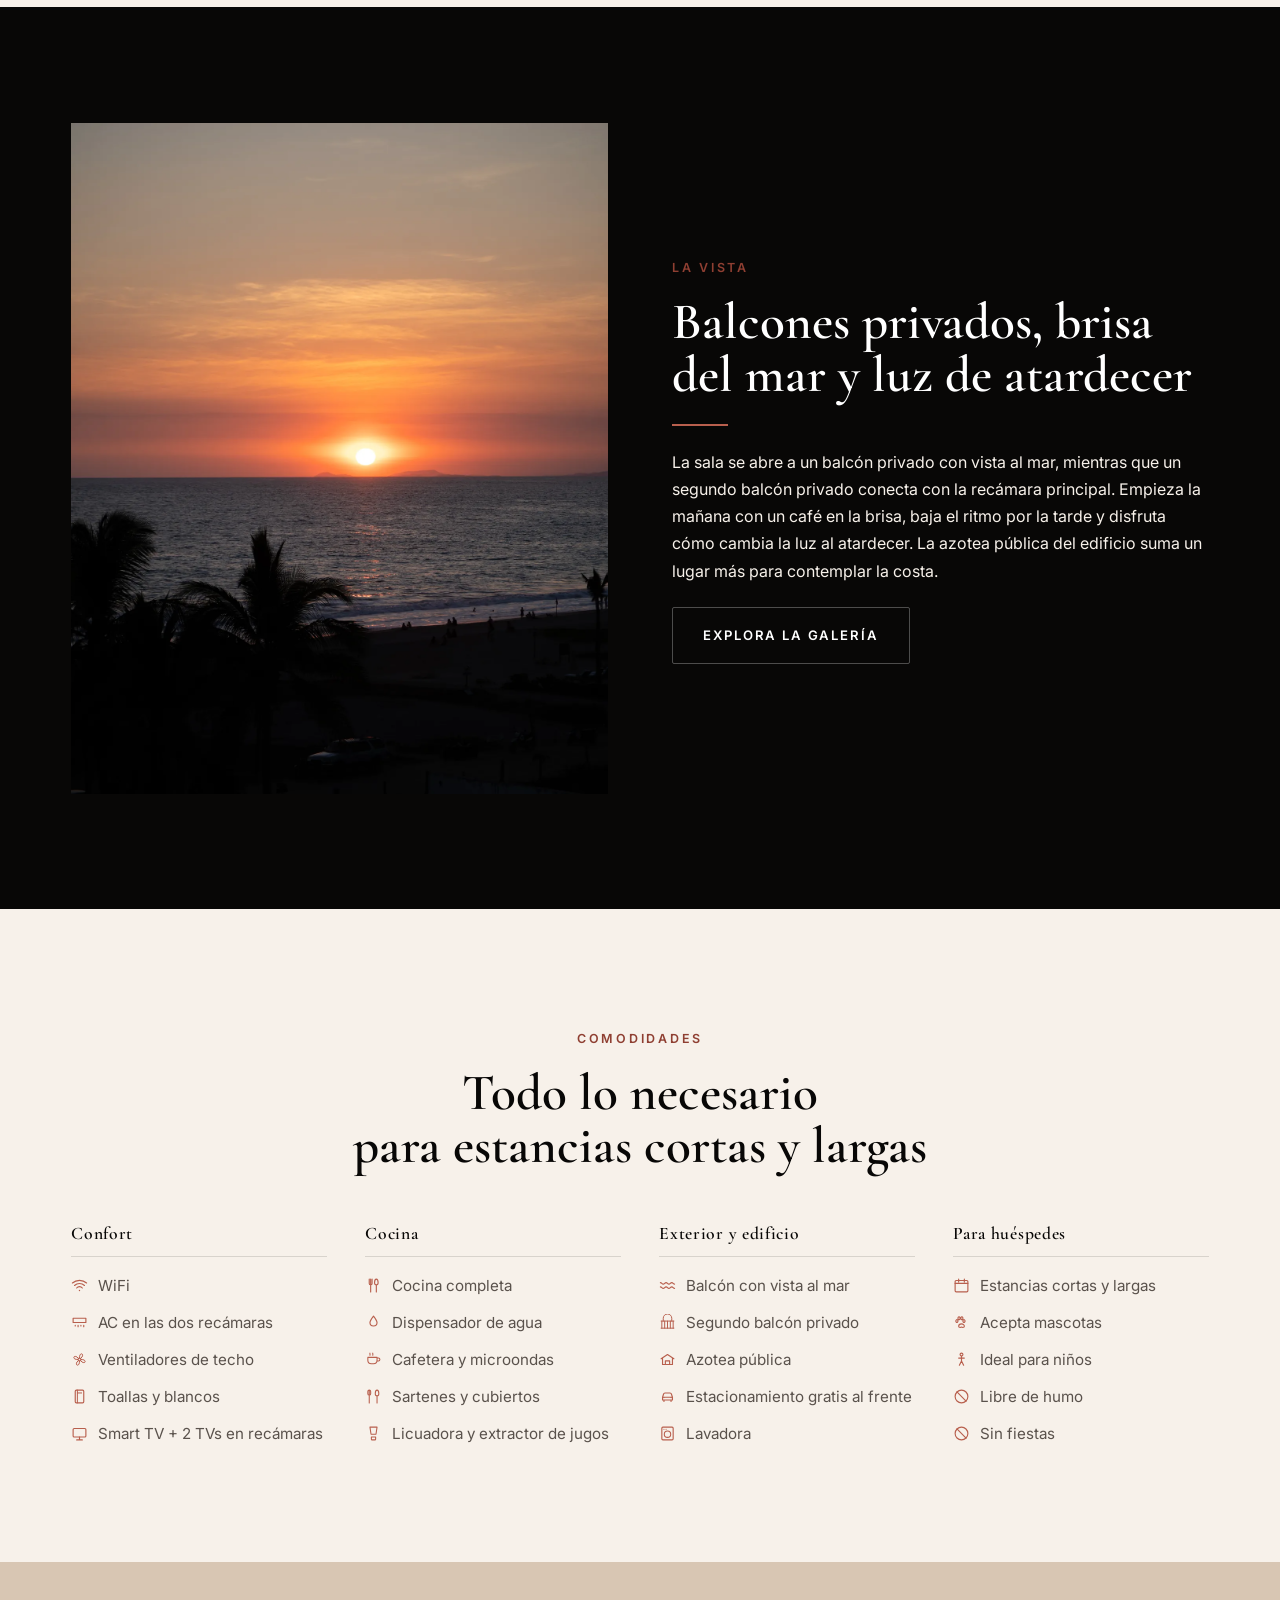
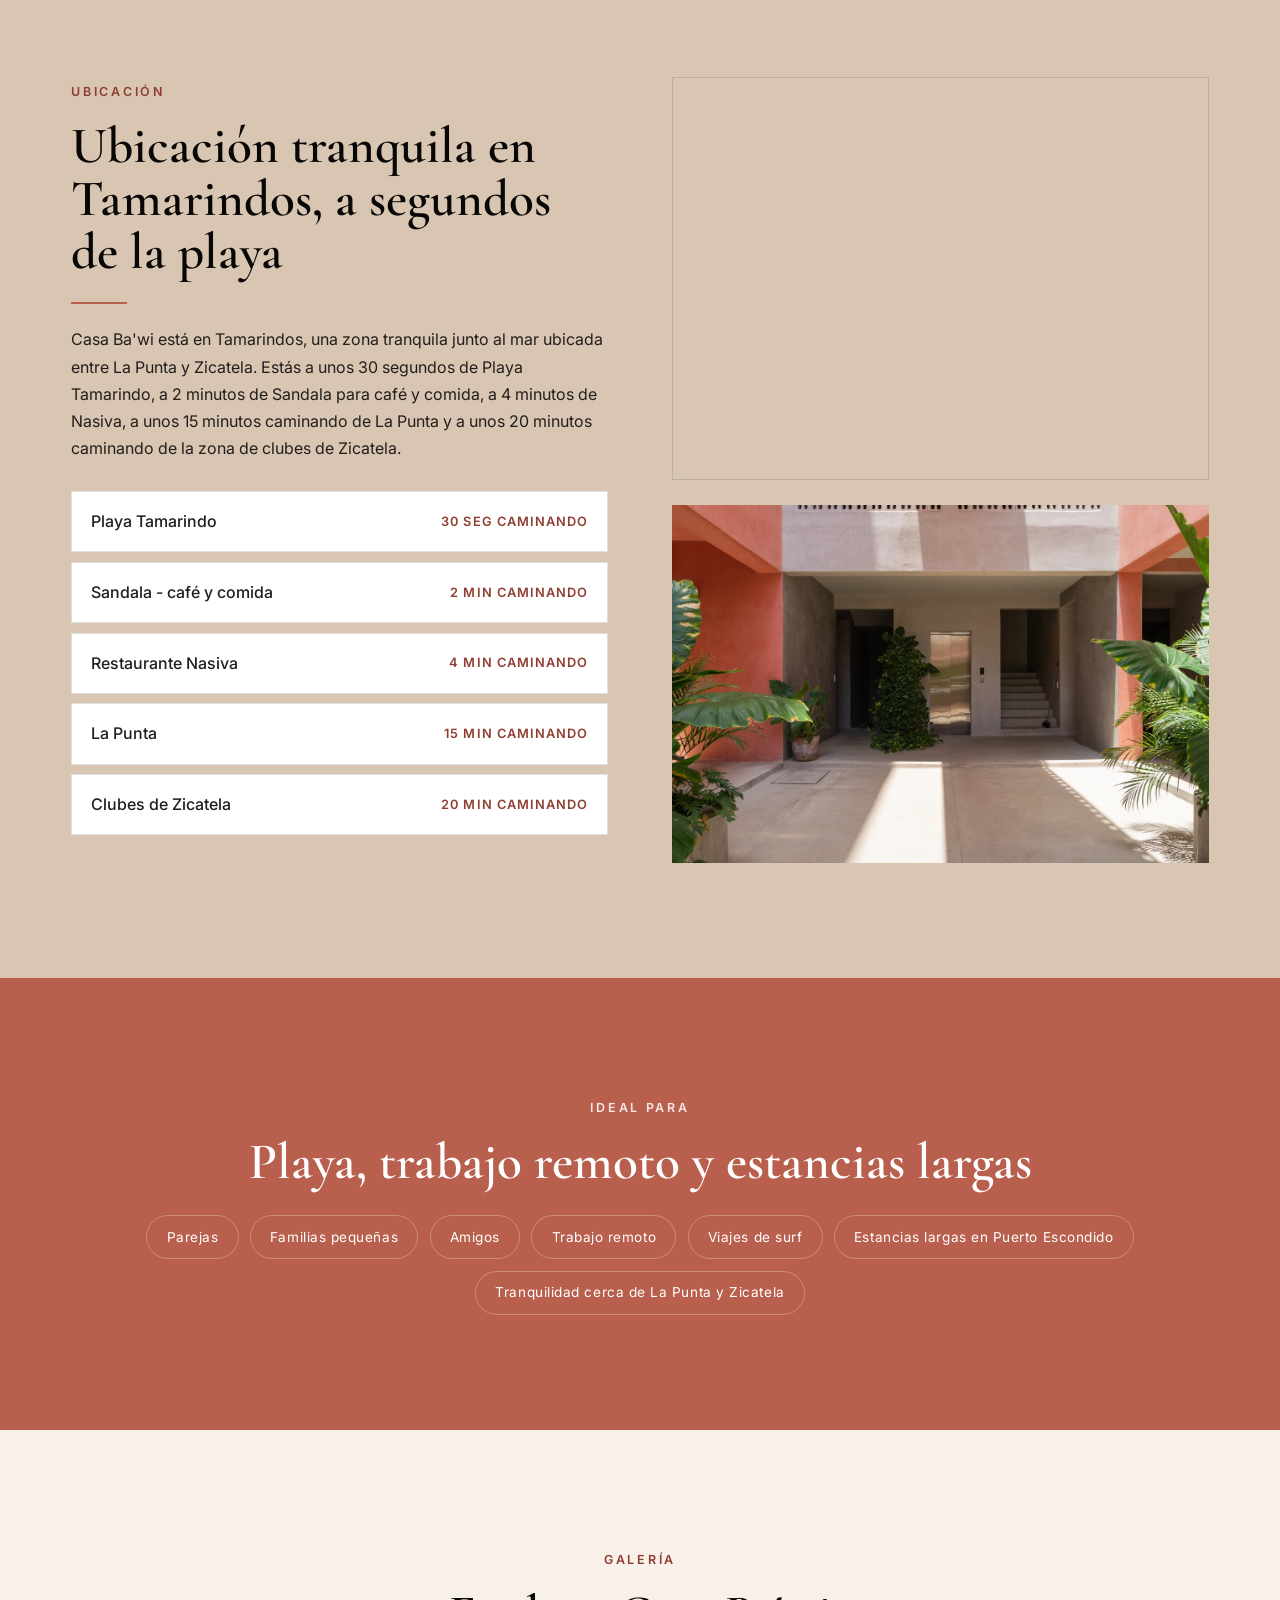
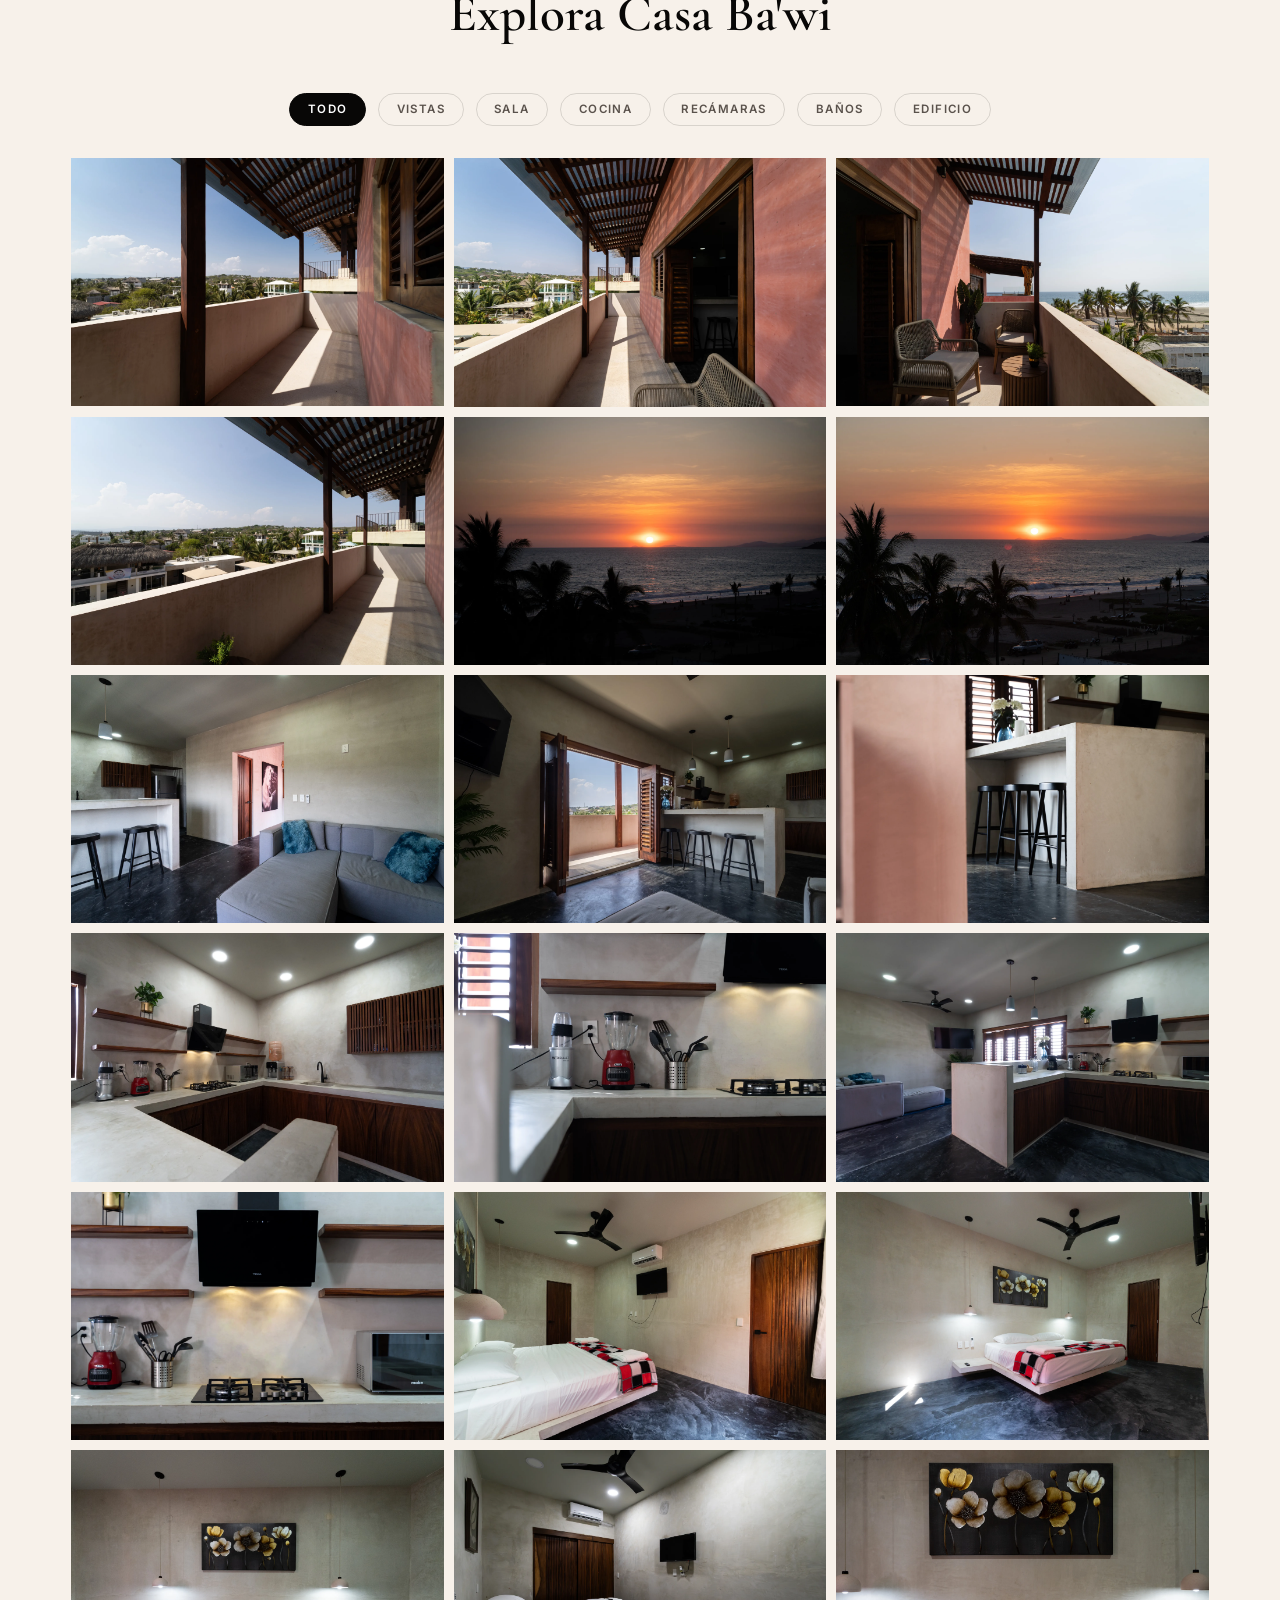
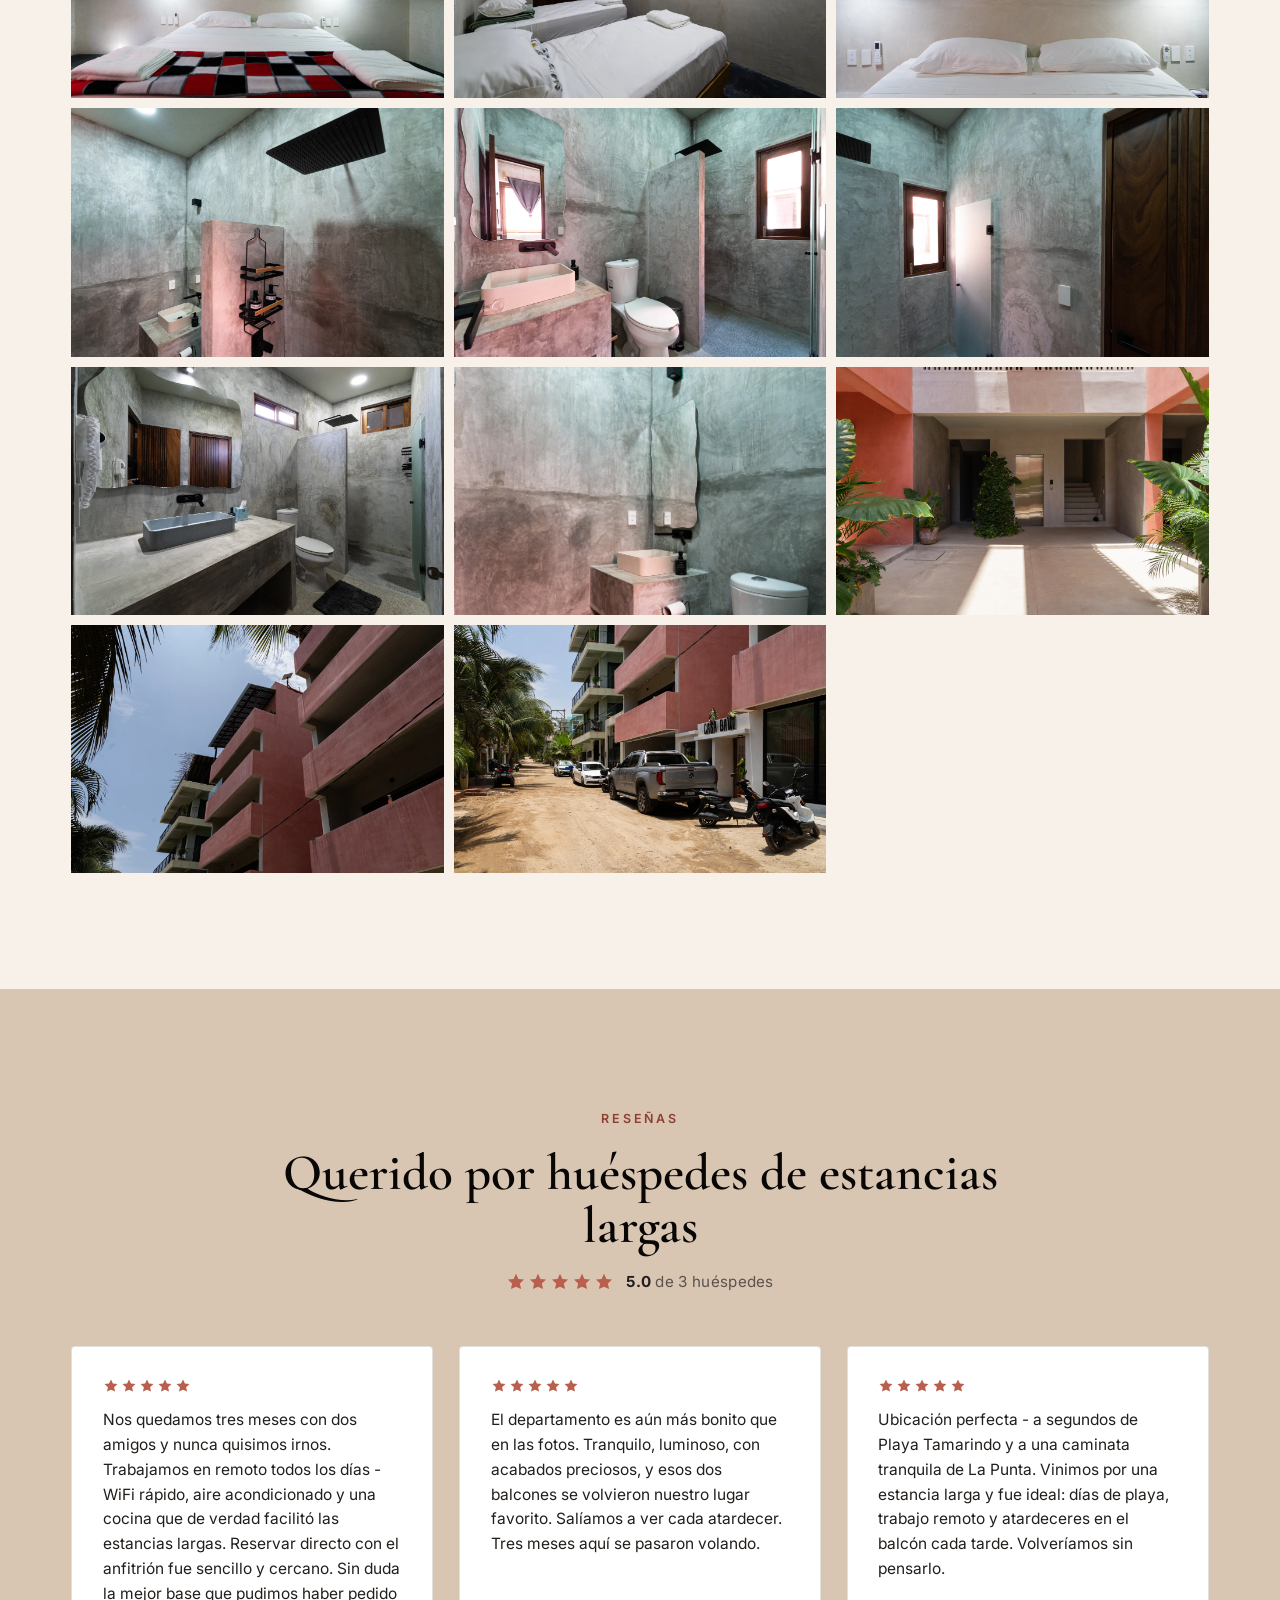
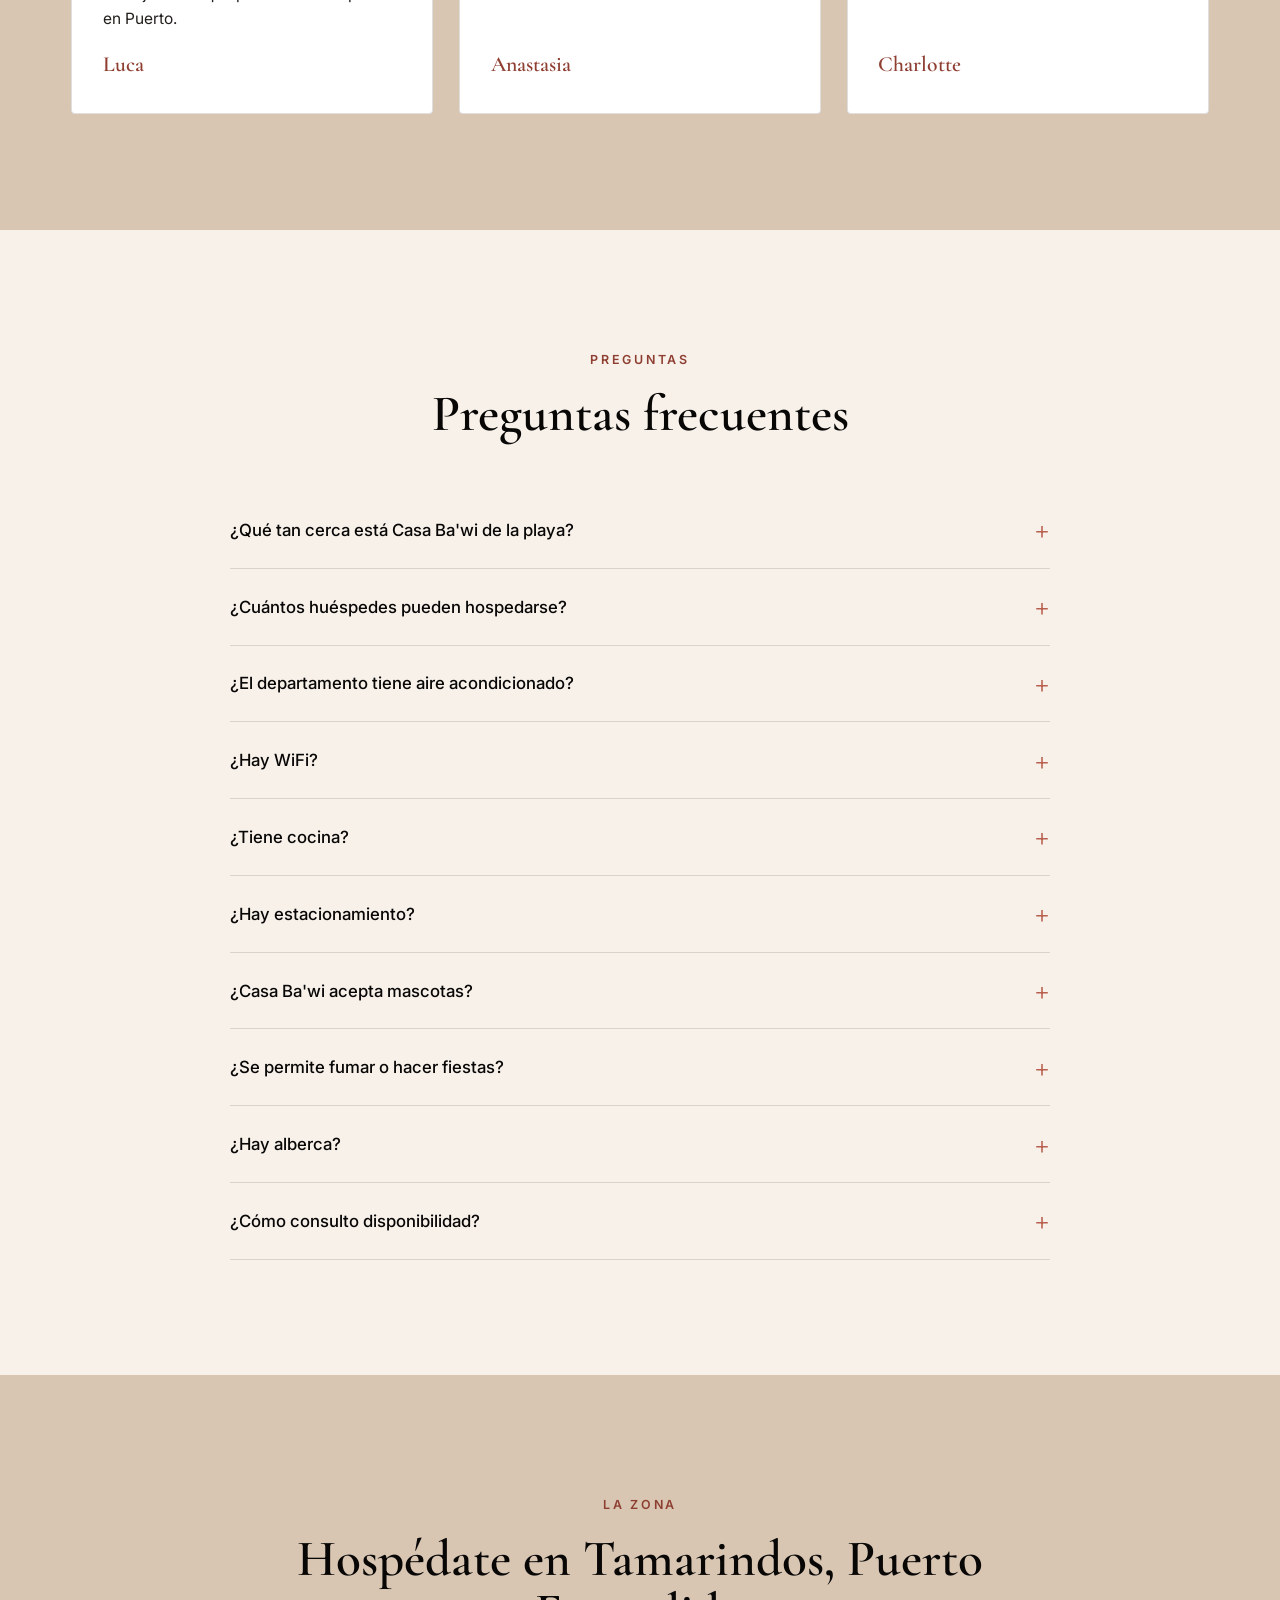
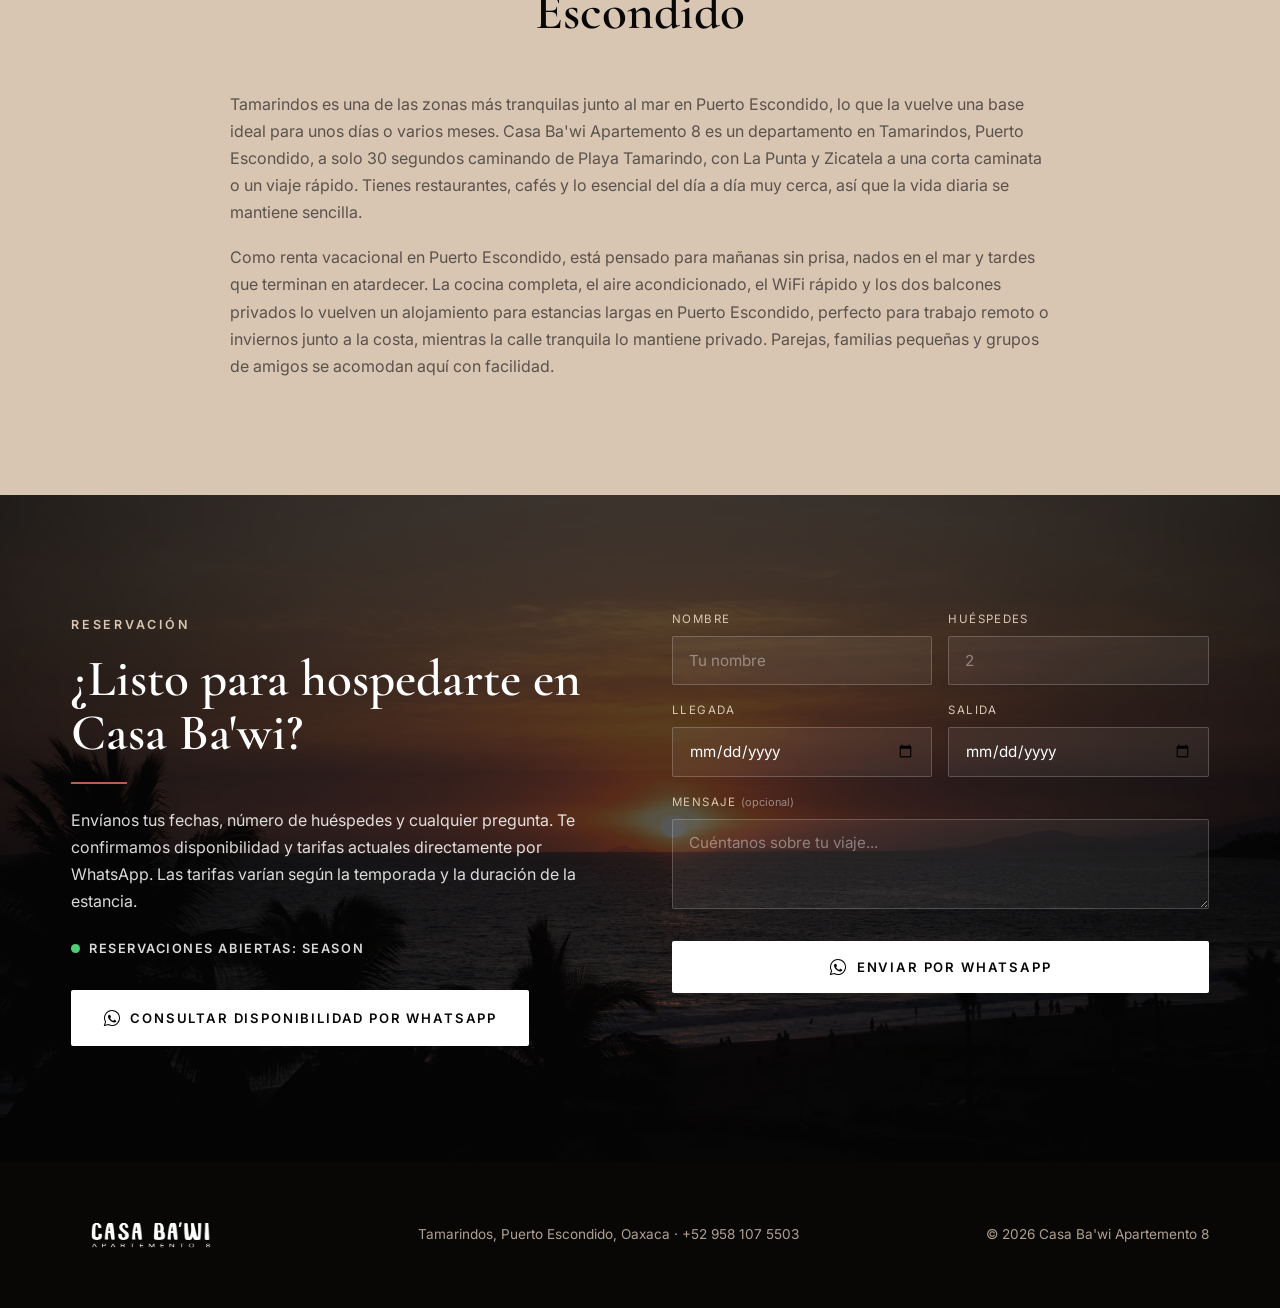
==== commit 04851dff: "Switch display font to Cormorant Garamond, sentence case Replace Saira Condensed with Cormorant Gara" ====
--- a/es/index.html
+++ b/es/index.html
@@ -41,7 +41,7 @@
   <link rel="preconnect" href="https://fonts.gstatic.com" crossorigin>
   <link rel="preload" as="image" href="/photos/webp/DSC02287.webp">
 
-  <link rel="stylesheet" href="/css/style.css?v=25">
+  <link rel="stylesheet" href="/css/style.css?v=28">
 
   <!-- ===== Structured data ===== -->
   <script type="application/ld+json">
@@ -91,11 +91,6 @@
       "addressLocality": "Puerto Escondido",
       "addressRegion": "Oaxaca",
       "addressCountry": "MX"
-    },
-    "geo": {
-      "@type": "GeoCoordinates",
-      "latitude": 15.841838,
-      "longitude": -97.048472
     },
     "amenityFeature": [
       { "@type": "LocationFeatureSpecification", "name": "Aire acondicionado", "value": true },
@@ -653,7 +648,7 @@
           <div class="modal__feature"><svg><use href="#ic-pin"/></svg><span>Tamarindos tranquilo - entre La Punta y Zicatela</span></div>
           <div class="modal__feature"><svg><use href="#ic-paw"/></svg><span>Acepta mascotas y ni&ntilde;os, estancias cortas y largas</span></div>
         </div>
-        <a class="btn btn--glass modal__wa" href="https://wa.me/529581075503?text=Hola%2C%20me%20interesa%20Casa%20Ba%27wi%20Apartemento%208.%20%C2%BFMe%20podr%C3%ADan%20confirmar%20disponibilidad%20y%20tarifas%20para%20mis%20fechas%3F" target="_blank" rel="noopener"><svg><use href="#ic-wa"/></svg>&iquest;Prefieres escribir? M&aacute;ndanos un WhatsApp</a>
+        <a class="btn btn--glass modal__wa" href="https://wa.me/529581075503?text=Hola%2C%20me%20interesa%20Casa%20Ba%27wi%20Apartemento%208.%20%C2%BFMe%20podr%C3%ADan%20confirmar%20disponibilidad%20y%20tarifas%20para%20mis%20fechas%3F" target="_blank" rel="noopener"><svg><use href="#ic-wa"/></svg>Escr&iacute;benos por WhatsApp</a>
         <div class="modal__trust">
           <span class="chip"><svg><use href="#ic-bed"/></svg>2 rec&aacute;maras</span>
           <span class="chip"><svg><use href="#ic-bath"/></svg>2 ba&ntilde;os</span>
@@ -692,8 +687,8 @@
     <button class="lightbox__nav lightbox__nav--next" aria-label="Siguiente">&#8250;</button>
   </div>
 
-  <script src="/js/config.js?v=25"></script>
-  <script src="/js/main.js?v=25"></script>
+  <script src="/js/config.js?v=28"></script>
+  <script src="/js/main.js?v=28"></script>
   <script>document.getElementById('year').textContent=new Date().getFullYear();</script>
 </body>
 </html>
--- a/css/style.css
+++ b/css/style.css
@@ -3,7 +3,7 @@
    Editorial · Mexican Modern · Boutique Hospitality
    ============================================================ */
 
-@import url('https://fonts.googleapis.com/css2?family=Saira+Condensed:wght@500;600;700&family=Inter:wght@300;400;500;600;700&display=swap');
+@import url('https://fonts.googleapis.com/css2?family=Cormorant+Garamond:ital,wght@0,400;0,500;0,600;0,700;1,400;1,500;1,600&family=Inter:wght@300;400;500;600;700&display=swap');
 
 /* --- Tokens --- */
 :root {
@@ -21,7 +21,7 @@
   --line: rgba(34, 30, 27, 0.14);
   --line-light: rgba(255, 255, 255, 0.28);
 
-  --font-display: 'Saira Condensed', 'Arial Narrow', sans-serif;
+  --font-display: 'Cormorant Garamond', Georgia, 'Times New Roman', serif;
   --font-body: 'Inter', -apple-system, BlinkMacSystemFont, 'Segoe UI', sans-serif;
 
   --fs-hero: clamp(2.6rem, 5.2vw, 4.6rem);
@@ -71,10 +71,10 @@
 h1, h2, h3, h4 {
   font-family: var(--font-display);
   font-weight: 600;
-  line-height: 0.98;
-  letter-spacing: 0.012em;
+  line-height: 1.04;
+  letter-spacing: 0;
   color: var(--color-black);
-  text-transform: uppercase;
+  text-transform: none;
 }
 h2 { font-size: var(--fs-h2); }
 h3 { font-size: var(--fs-h3); }
@@ -198,7 +198,7 @@
   padding: calc(var(--nav-h) + 1.5rem) var(--gutter) calc(2.5rem + env(safe-area-inset-bottom)); overflow-y: auto;
 }
 .mobile-nav.active { opacity: 1; visibility: visible; }
-.mobile-nav a { font-family: var(--font-display); font-weight: 600; font-size: 1.85rem; letter-spacing: 0.03em; text-transform: uppercase; }
+.mobile-nav a { font-family: var(--font-display); font-weight: 600; font-size: 2.1rem; letter-spacing: 0; text-transform: none; }
 .mobile-nav .lang { font-family: var(--font-body); font-size: 1rem; margin-top: 1rem; }
 .mobile-nav .btn { margin-top: 0.5rem; }
 
@@ -220,8 +220,8 @@
 .hero__kicker { font-family: var(--font-body); font-size: clamp(0.95rem, 1.2vw, 1.15rem); font-weight: 600;
   letter-spacing: 0.16em; text-transform: uppercase; color: var(--color-sand); line-height: 1.45;
   margin-bottom: 1.2rem; }
-.hero__slogan { font-family: var(--font-display); font-weight: 700; font-size: clamp(3.4rem, 8.6vw, 7rem); line-height: 0.88;
-  letter-spacing: 0.008em; text-transform: uppercase; color: var(--color-white); max-width: none;
+.hero__slogan { font-family: var(--font-display); font-weight: 600; font-size: clamp(3.6rem, 9vw, 7.4rem); line-height: 0.98;
+  letter-spacing: -0.01em; text-transform: none; color: var(--color-white); max-width: none;
   text-shadow: 0 2px 40px rgba(8,7,6,0.3); }
 html[lang="es"] .hero__slogan { line-height: 1.0; }
 .hero__sub { font-size: clamp(1.02rem, 1.4vw, 1.2rem); font-weight: 300; max-width: 40ch; margin-top: 1.5rem;
@@ -427,8 +427,8 @@
 .review__stars { display: inline-flex; gap: 2px; }
 .review__stars svg { width: 16px; height: 16px; color: var(--color-salmon); }
 .review__text { font-size: 0.97rem; line-height: 1.6; color: var(--ink); max-width: none; }
-.review__author { margin-top: auto; font-family: var(--font-display); font-weight: 600; letter-spacing: 0.04em;
-  text-transform: uppercase; color: var(--color-salmon-dark); font-size: 1.05rem; }
+.review__author { margin-top: auto; font-family: var(--font-display); font-weight: 600; letter-spacing: 0;
+  text-transform: none; color: var(--color-salmon-dark); font-size: 1.35rem; }
 
 /* SEO area prose block */
 .prose { max-width: var(--maxw-narrow); margin-inline: auto; }
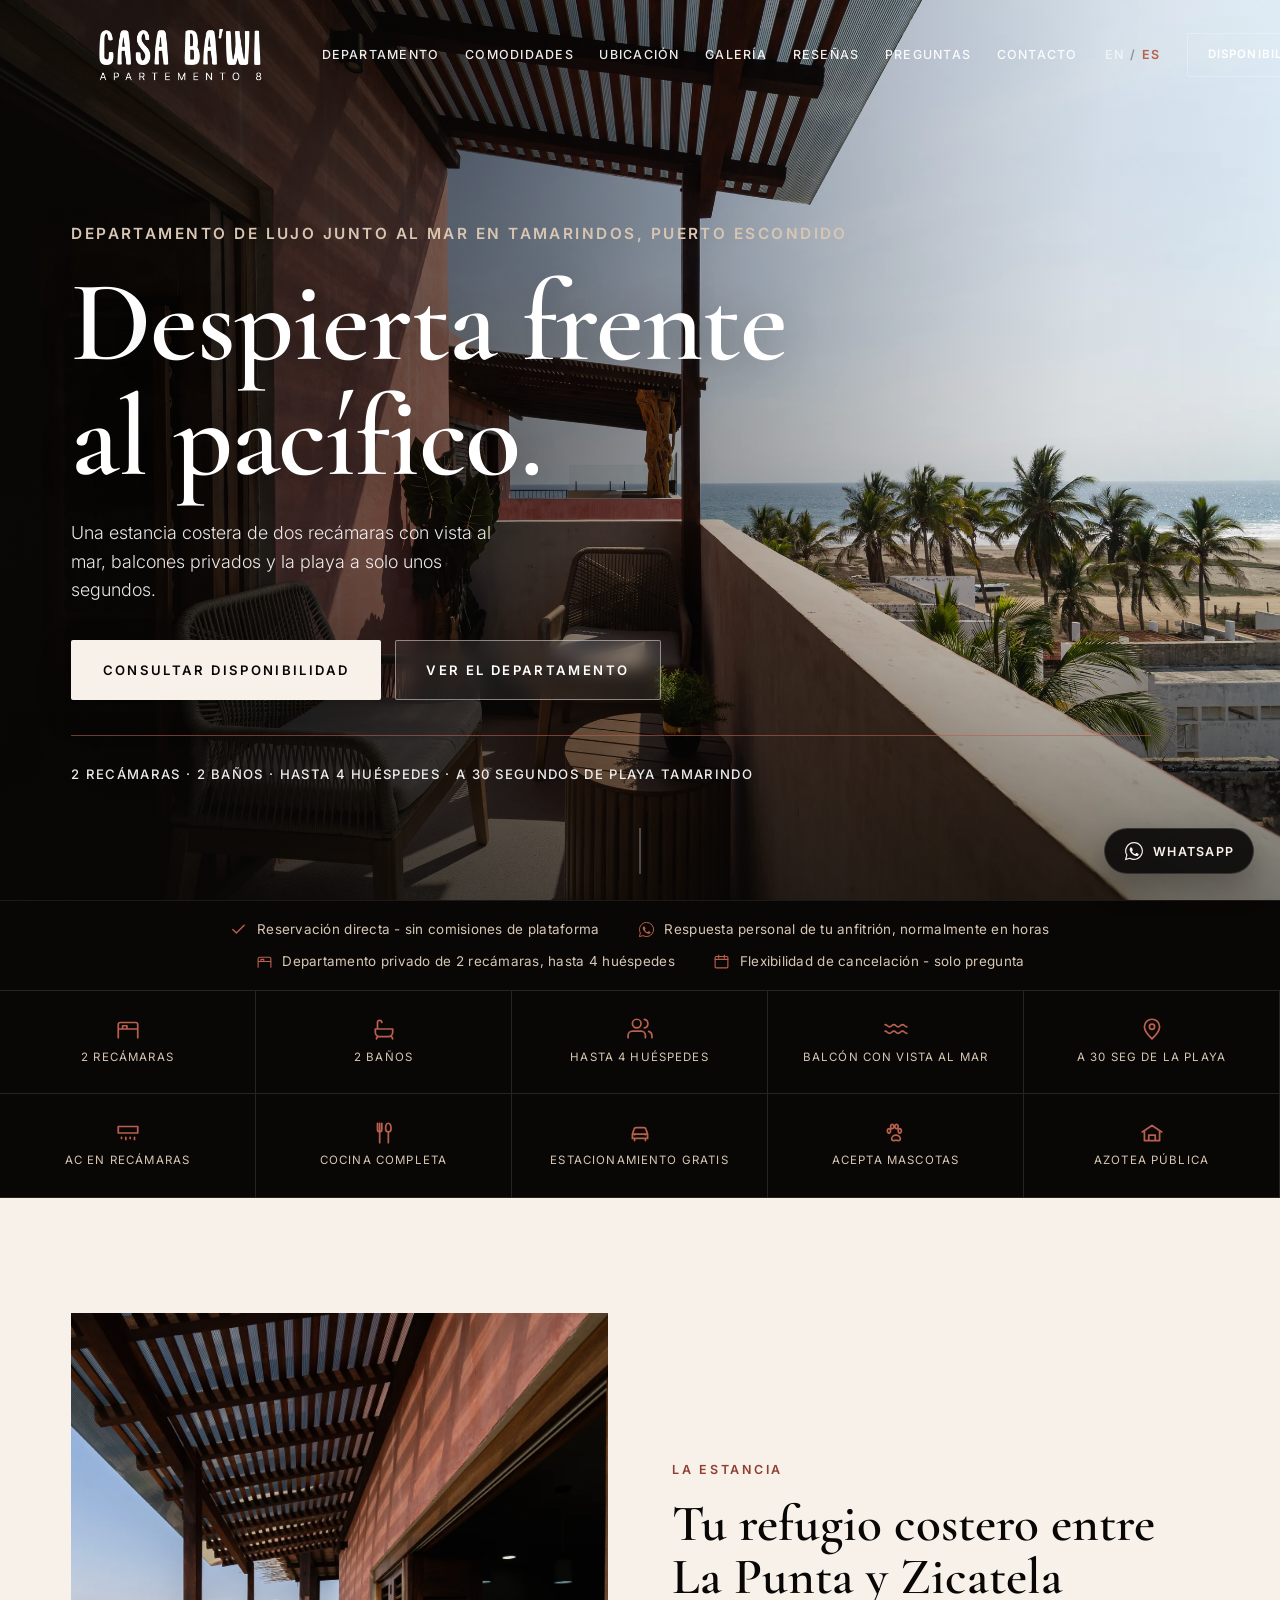
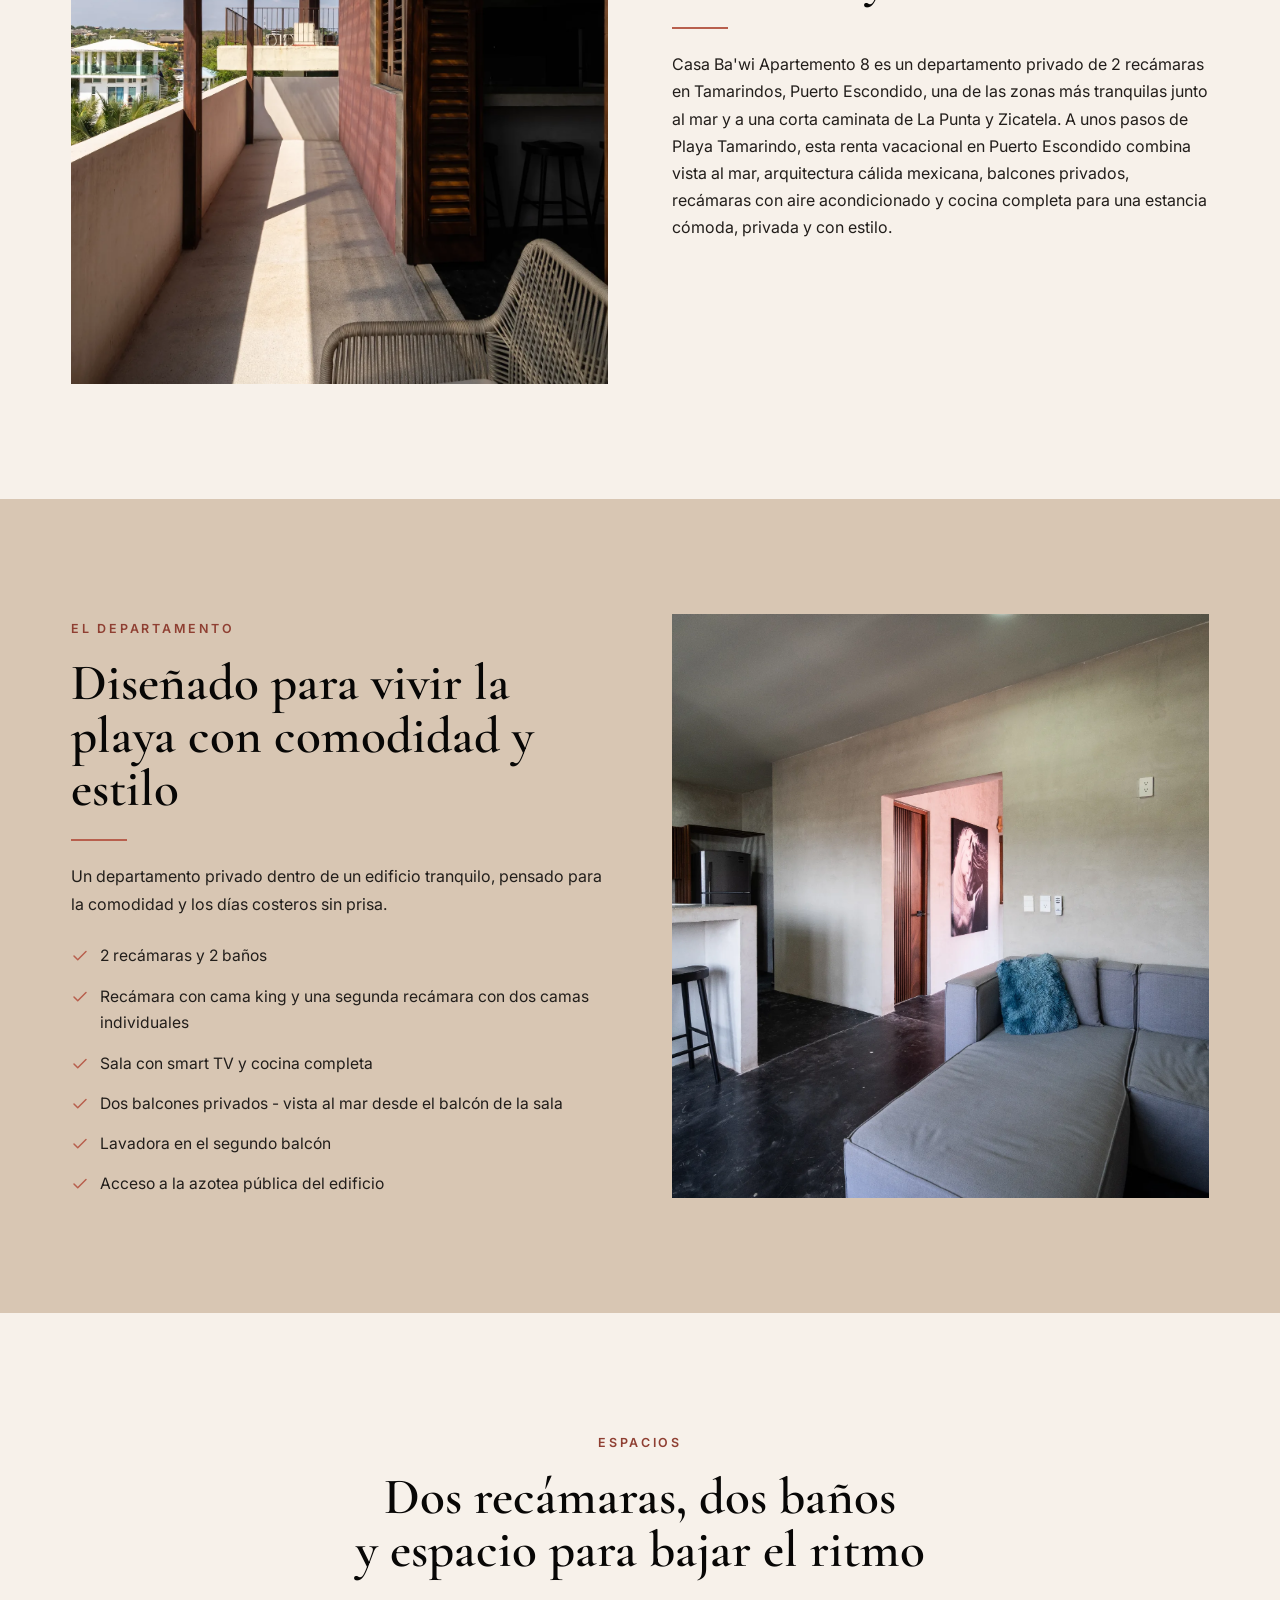
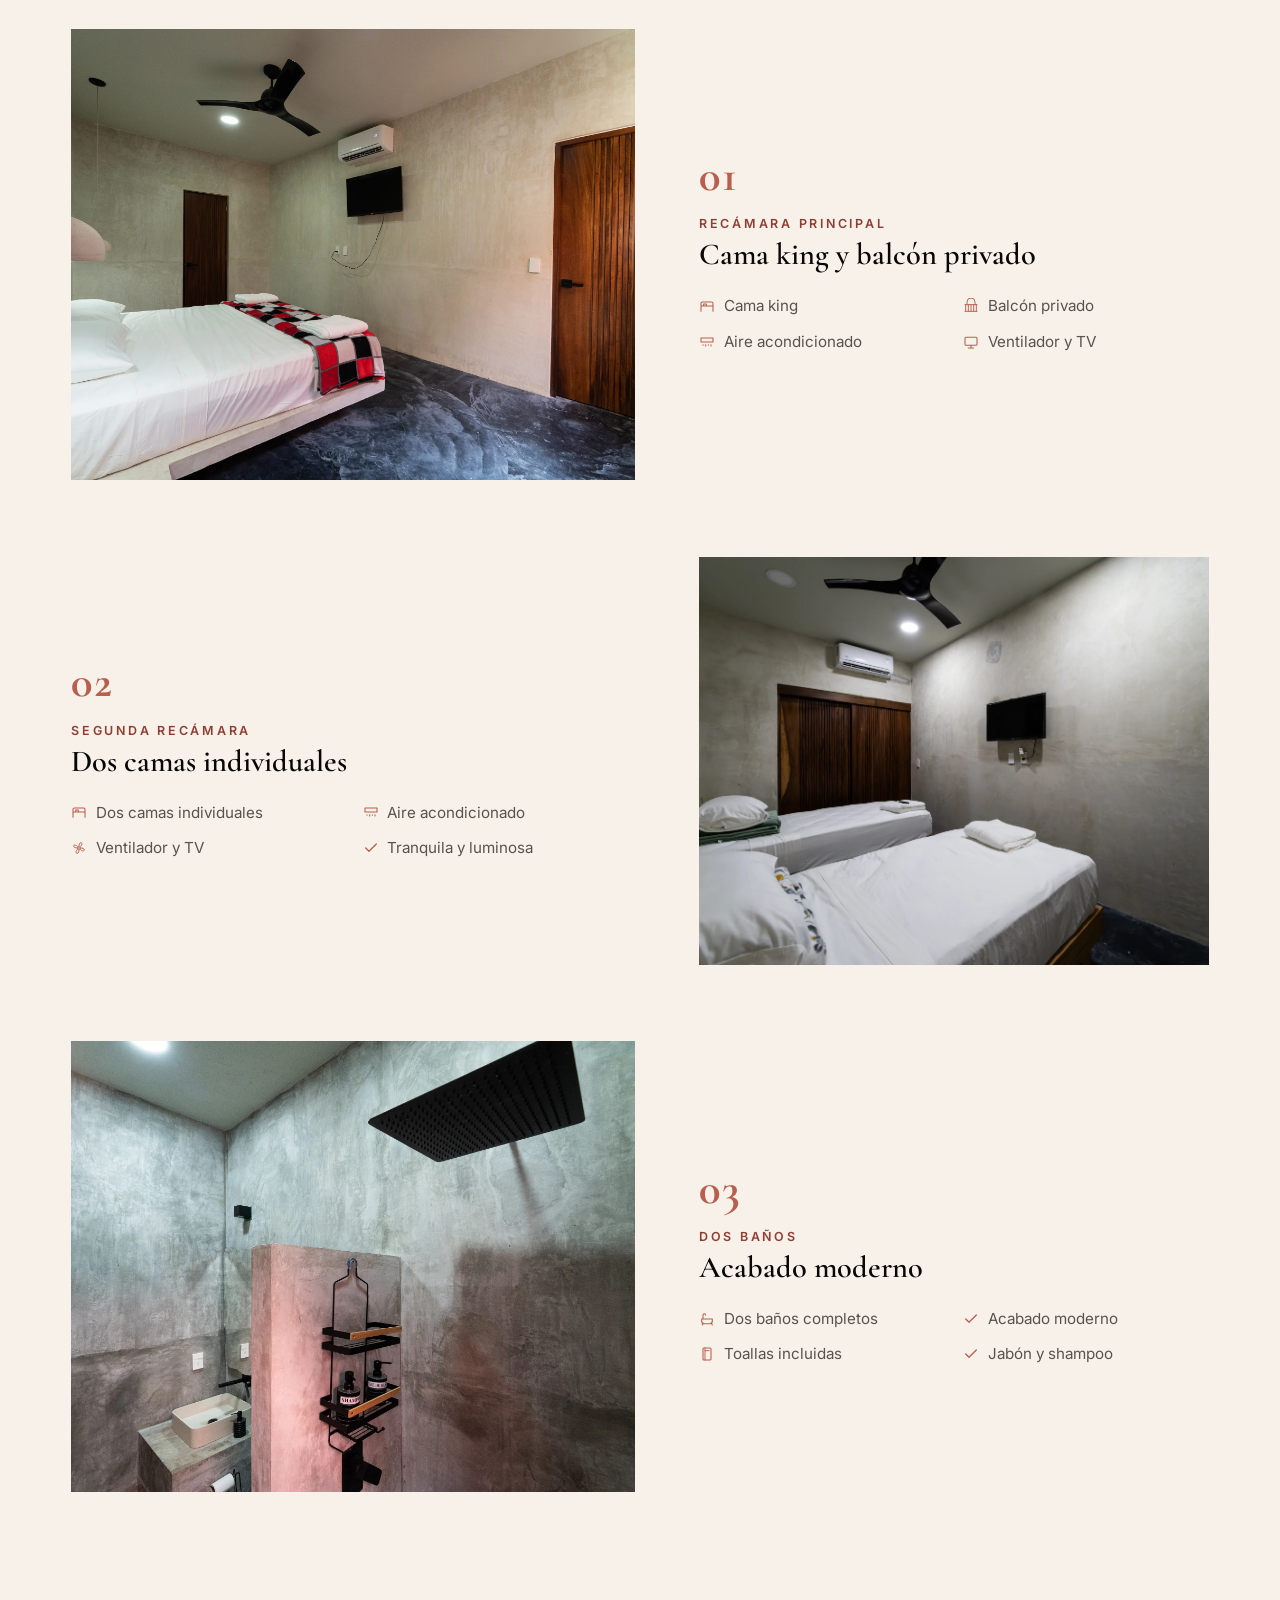
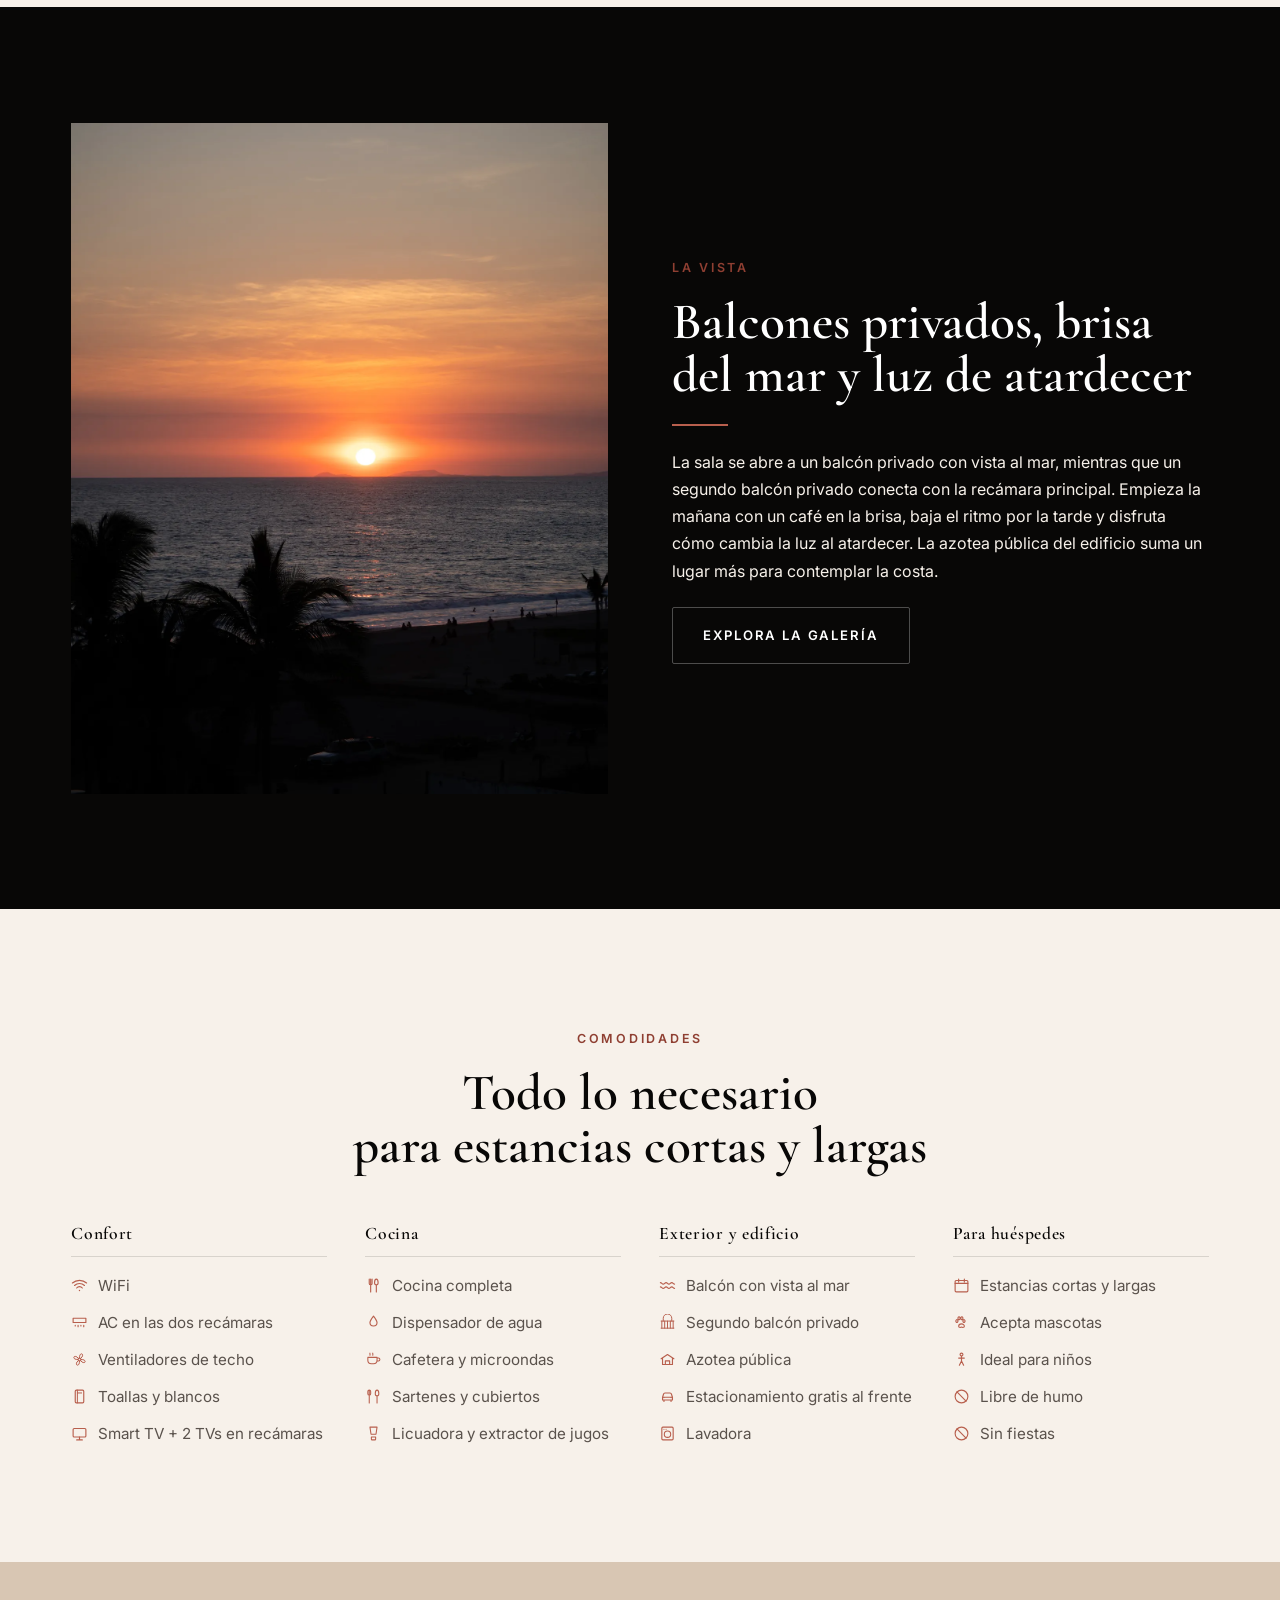
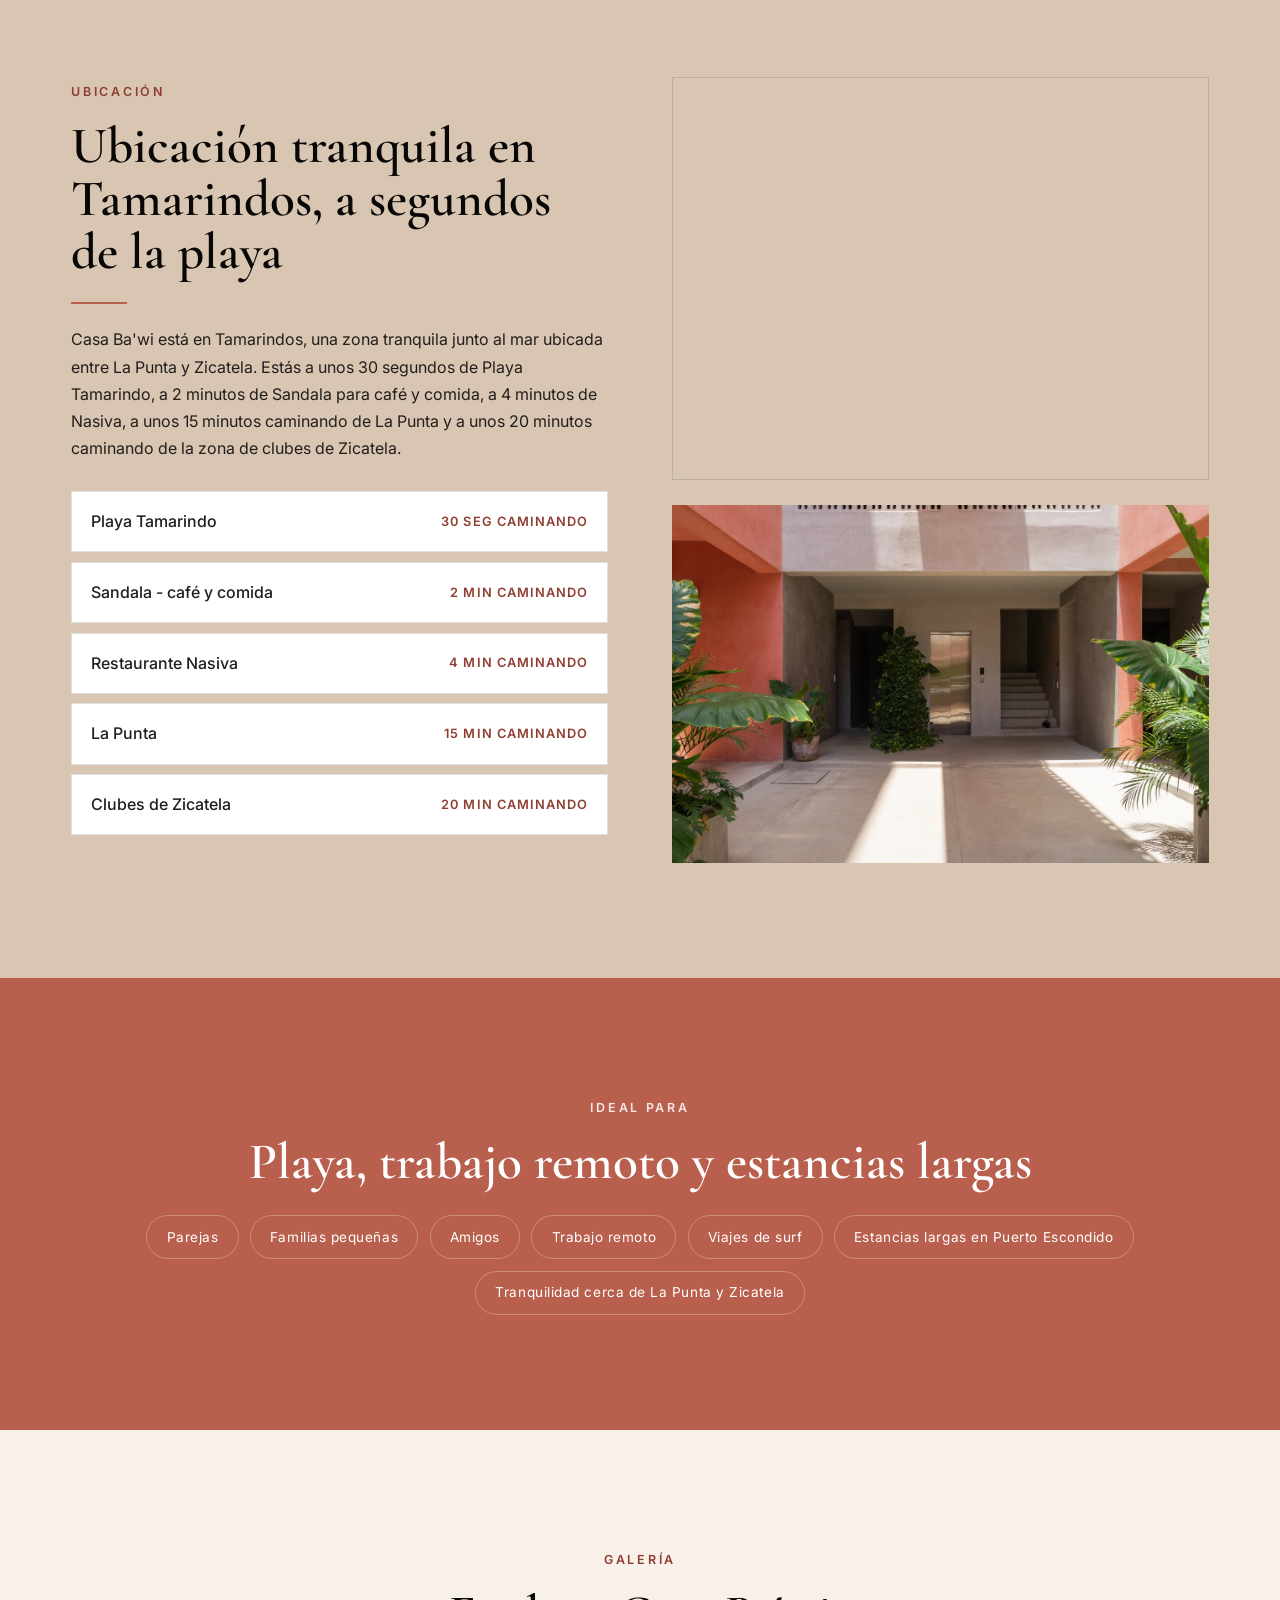
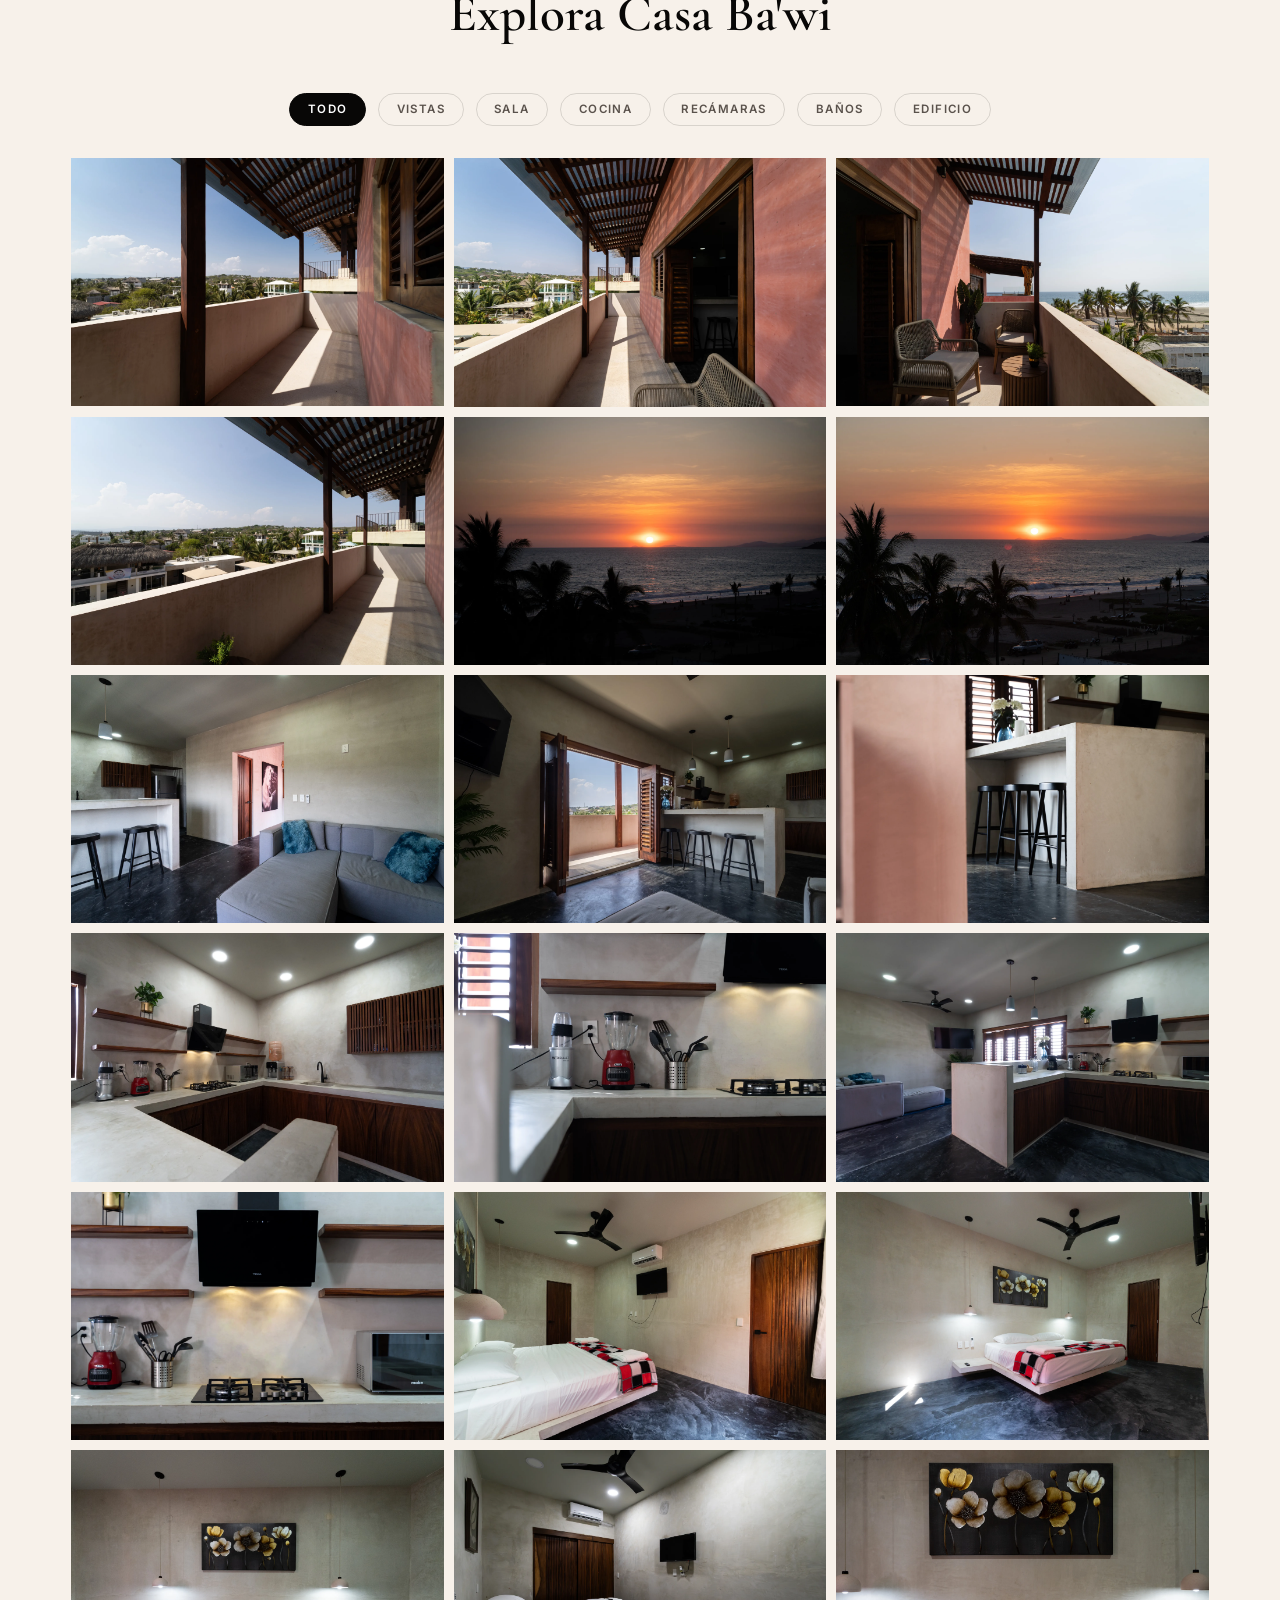
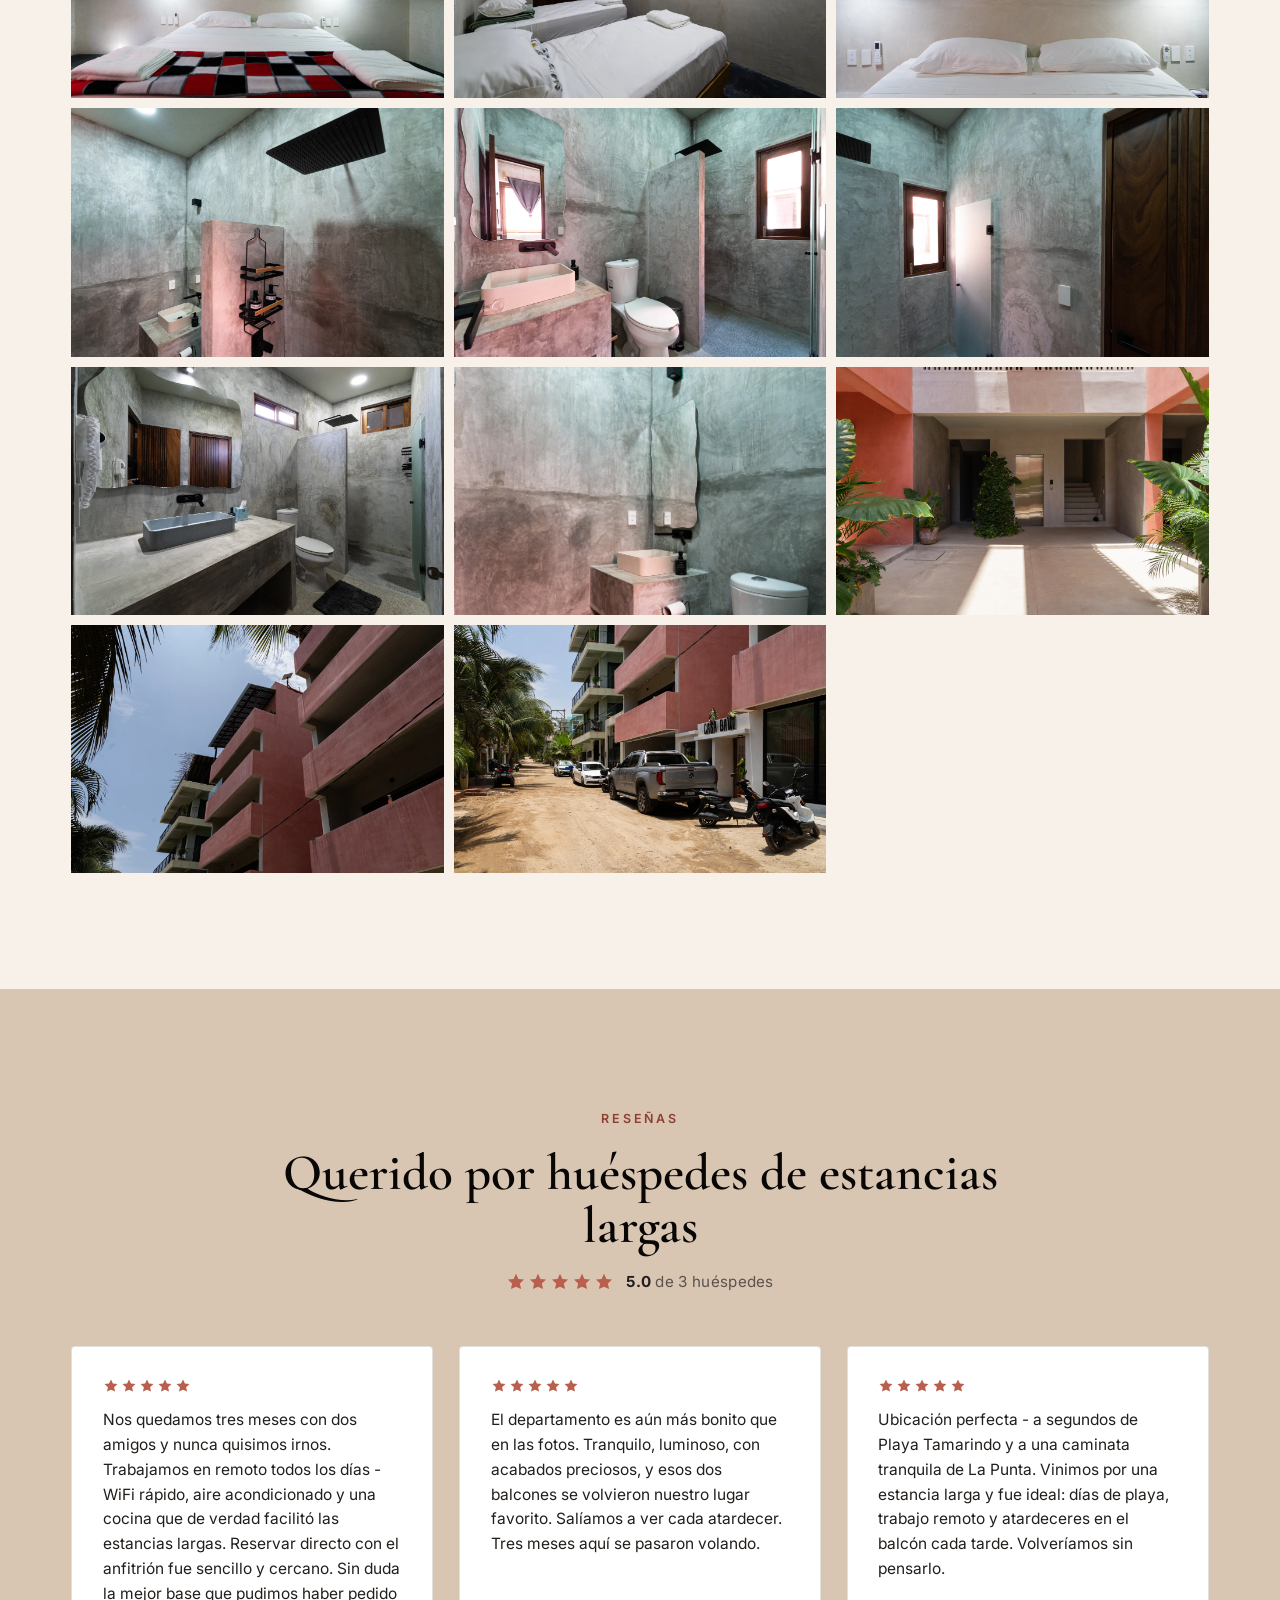
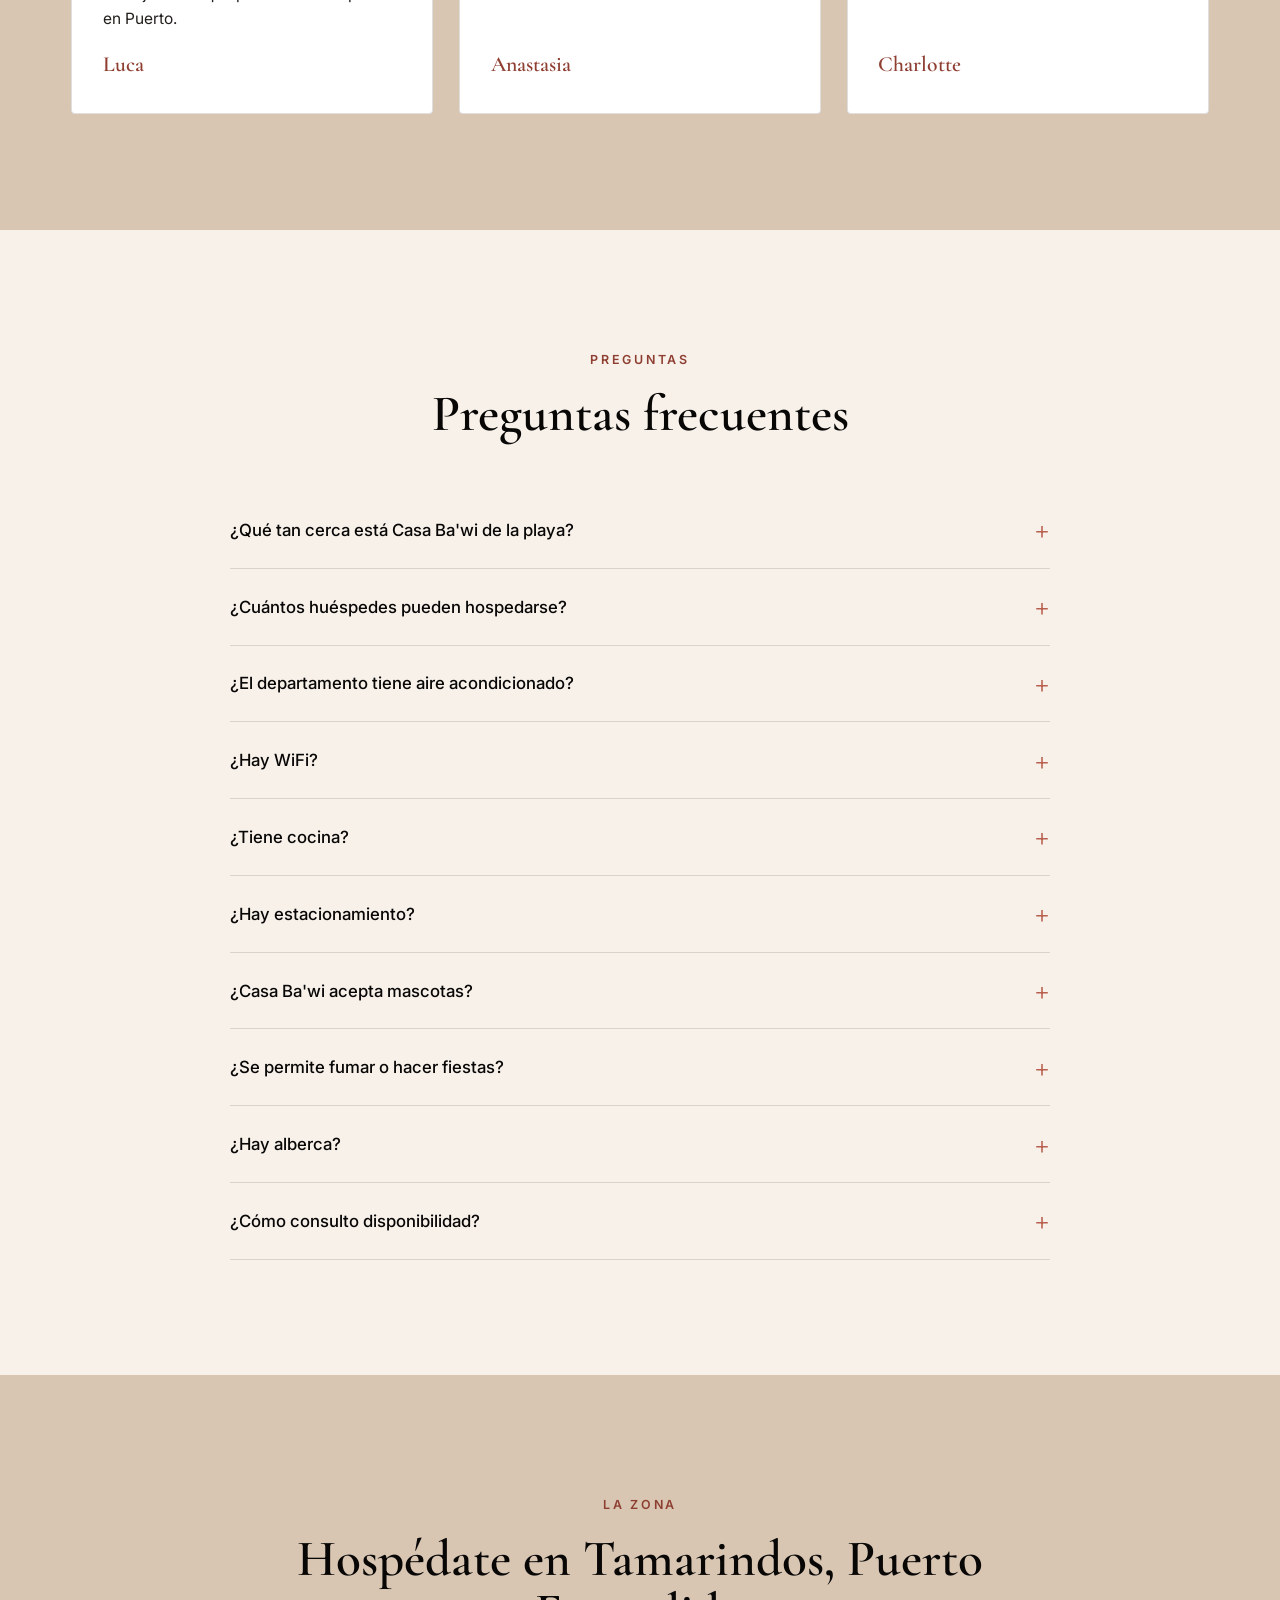
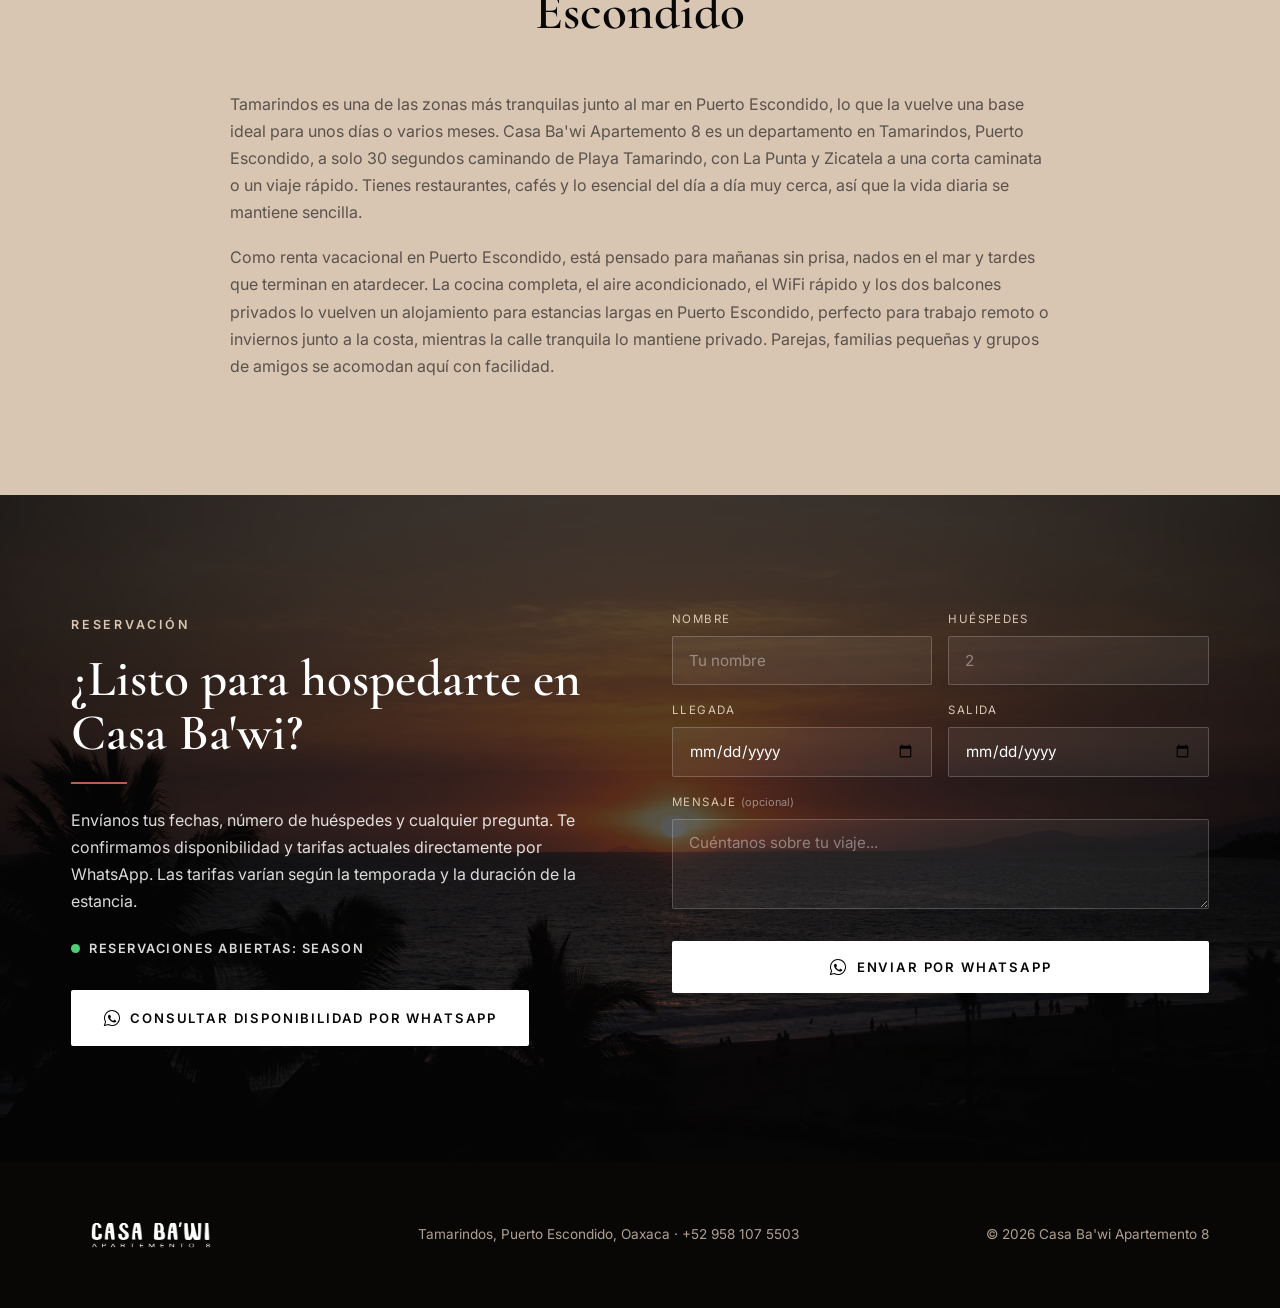
==== commit 9a496aed: "Hero slogan: lowercase except the first letter Apply text-transform: lowercase with an uppercase ::f" ====
--- a/es/index.html
+++ b/es/index.html
@@ -41,7 +41,7 @@
   <link rel="preconnect" href="https://fonts.gstatic.com" crossorigin>
   <link rel="preload" as="image" href="/photos/webp/DSC02287.webp">
 
-  <link rel="stylesheet" href="/css/style.css?v=28">
+  <link rel="stylesheet" href="/css/style.css?v=29">
 
   <!-- ===== Structured data ===== -->
   <script type="application/ld+json">
@@ -687,8 +687,8 @@
     <button class="lightbox__nav lightbox__nav--next" aria-label="Siguiente">&#8250;</button>
   </div>
 
-  <script src="/js/config.js?v=28"></script>
-  <script src="/js/main.js?v=28"></script>
+  <script src="/js/config.js?v=29"></script>
+  <script src="/js/main.js?v=29"></script>
   <script>document.getElementById('year').textContent=new Date().getFullYear();</script>
 </body>
 </html>
--- a/css/style.css
+++ b/css/style.css
@@ -221,8 +221,9 @@
   letter-spacing: 0.16em; text-transform: uppercase; color: var(--color-sand); line-height: 1.45;
   margin-bottom: 1.2rem; }
 .hero__slogan { font-family: var(--font-display); font-weight: 600; font-size: clamp(3.6rem, 9vw, 7.4rem); line-height: 0.98;
-  letter-spacing: -0.01em; text-transform: none; color: var(--color-white); max-width: none;
+  letter-spacing: -0.01em; text-transform: lowercase; color: var(--color-white); max-width: none;
   text-shadow: 0 2px 40px rgba(8,7,6,0.3); }
+.hero__slogan::first-letter { text-transform: uppercase; }
 html[lang="es"] .hero__slogan { line-height: 1.0; }
 .hero__sub { font-size: clamp(1.02rem, 1.4vw, 1.2rem); font-weight: 300; max-width: 40ch; margin-top: 1.5rem;
   color: rgba(255,255,255,0.9); line-height: 1.6; }
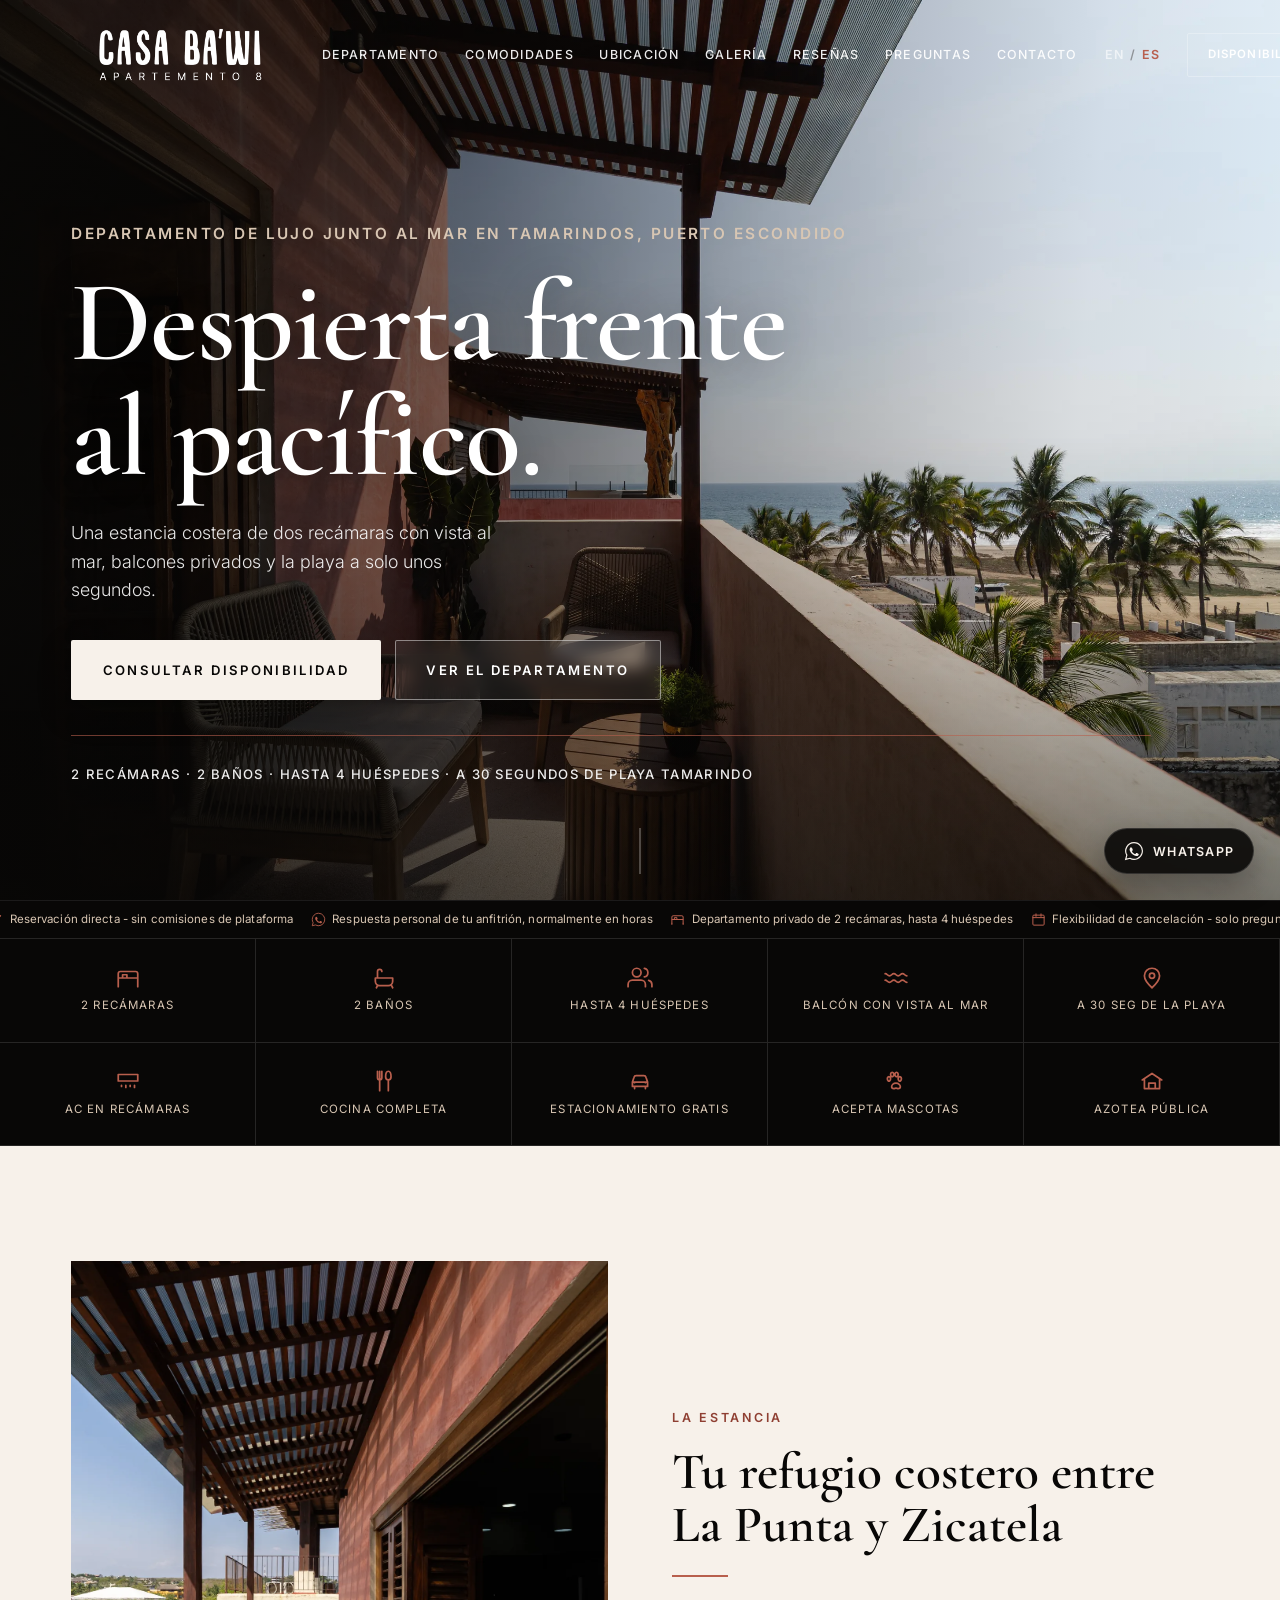
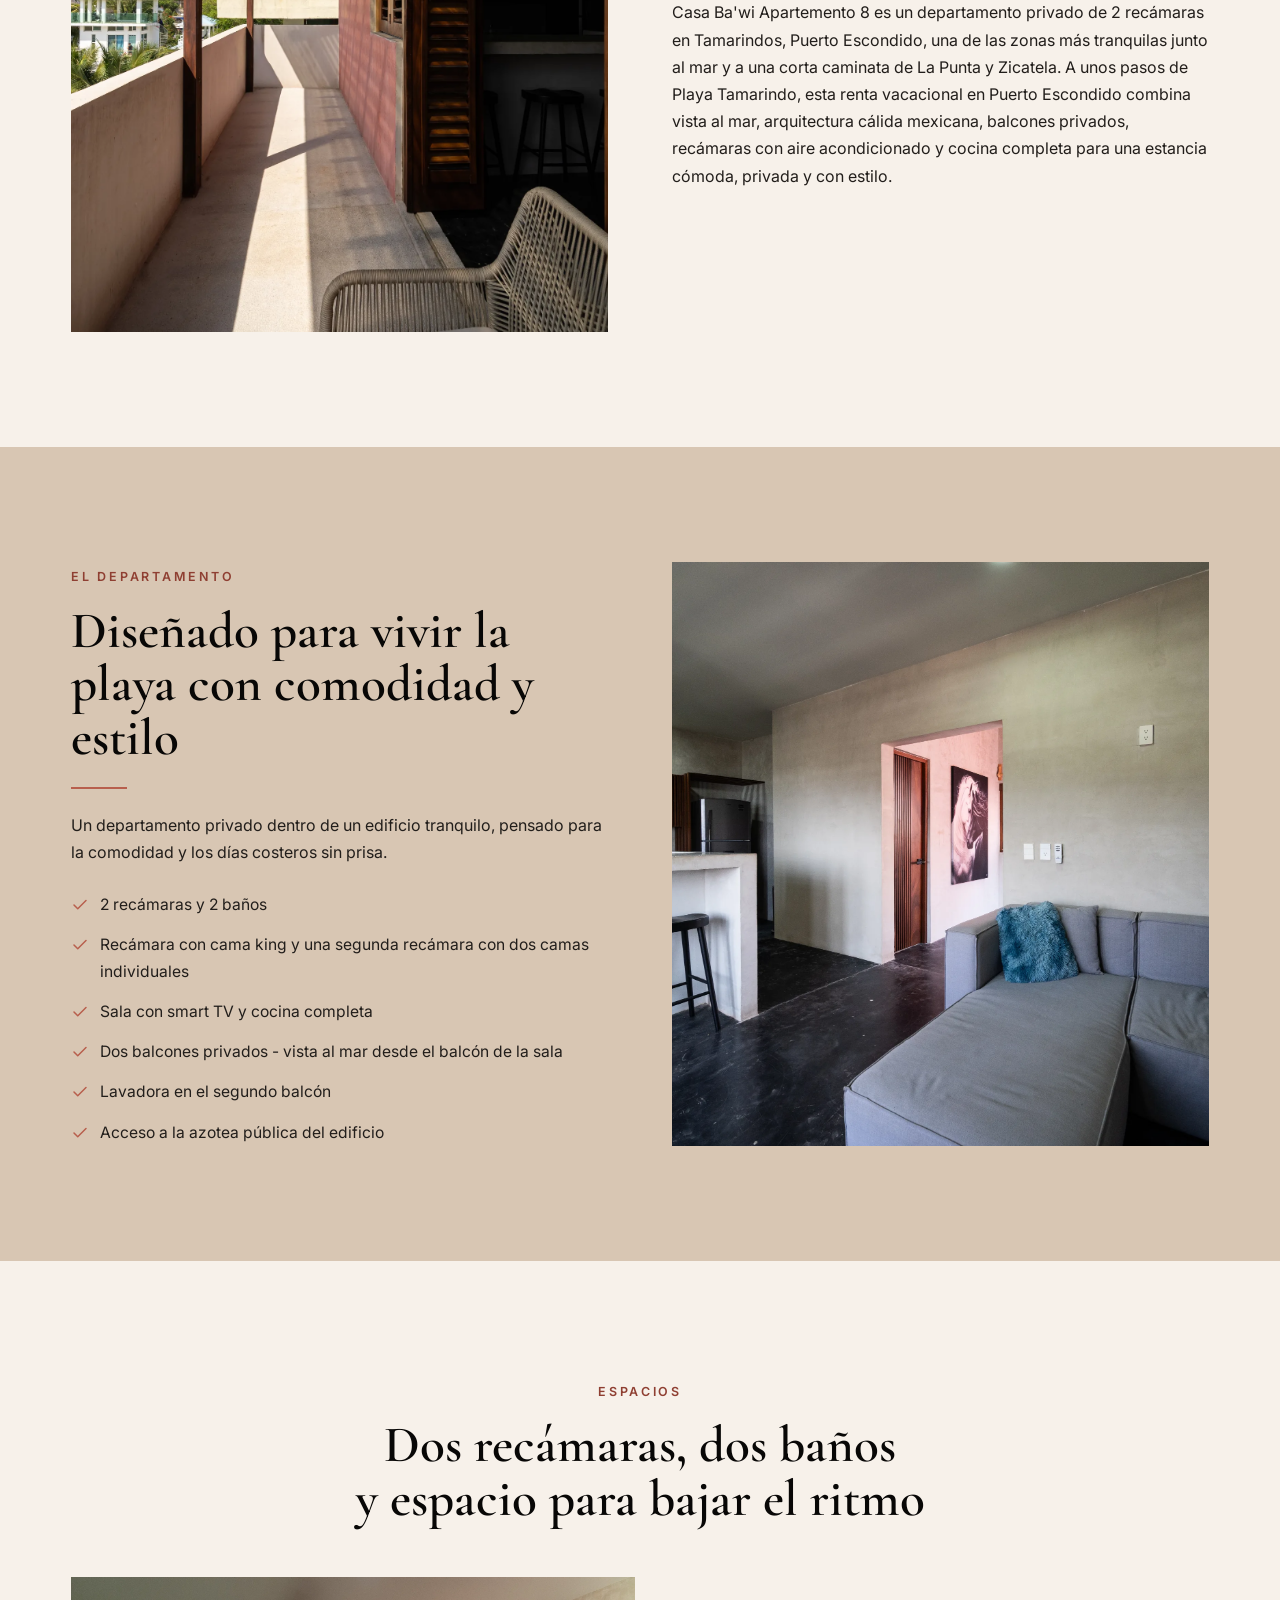
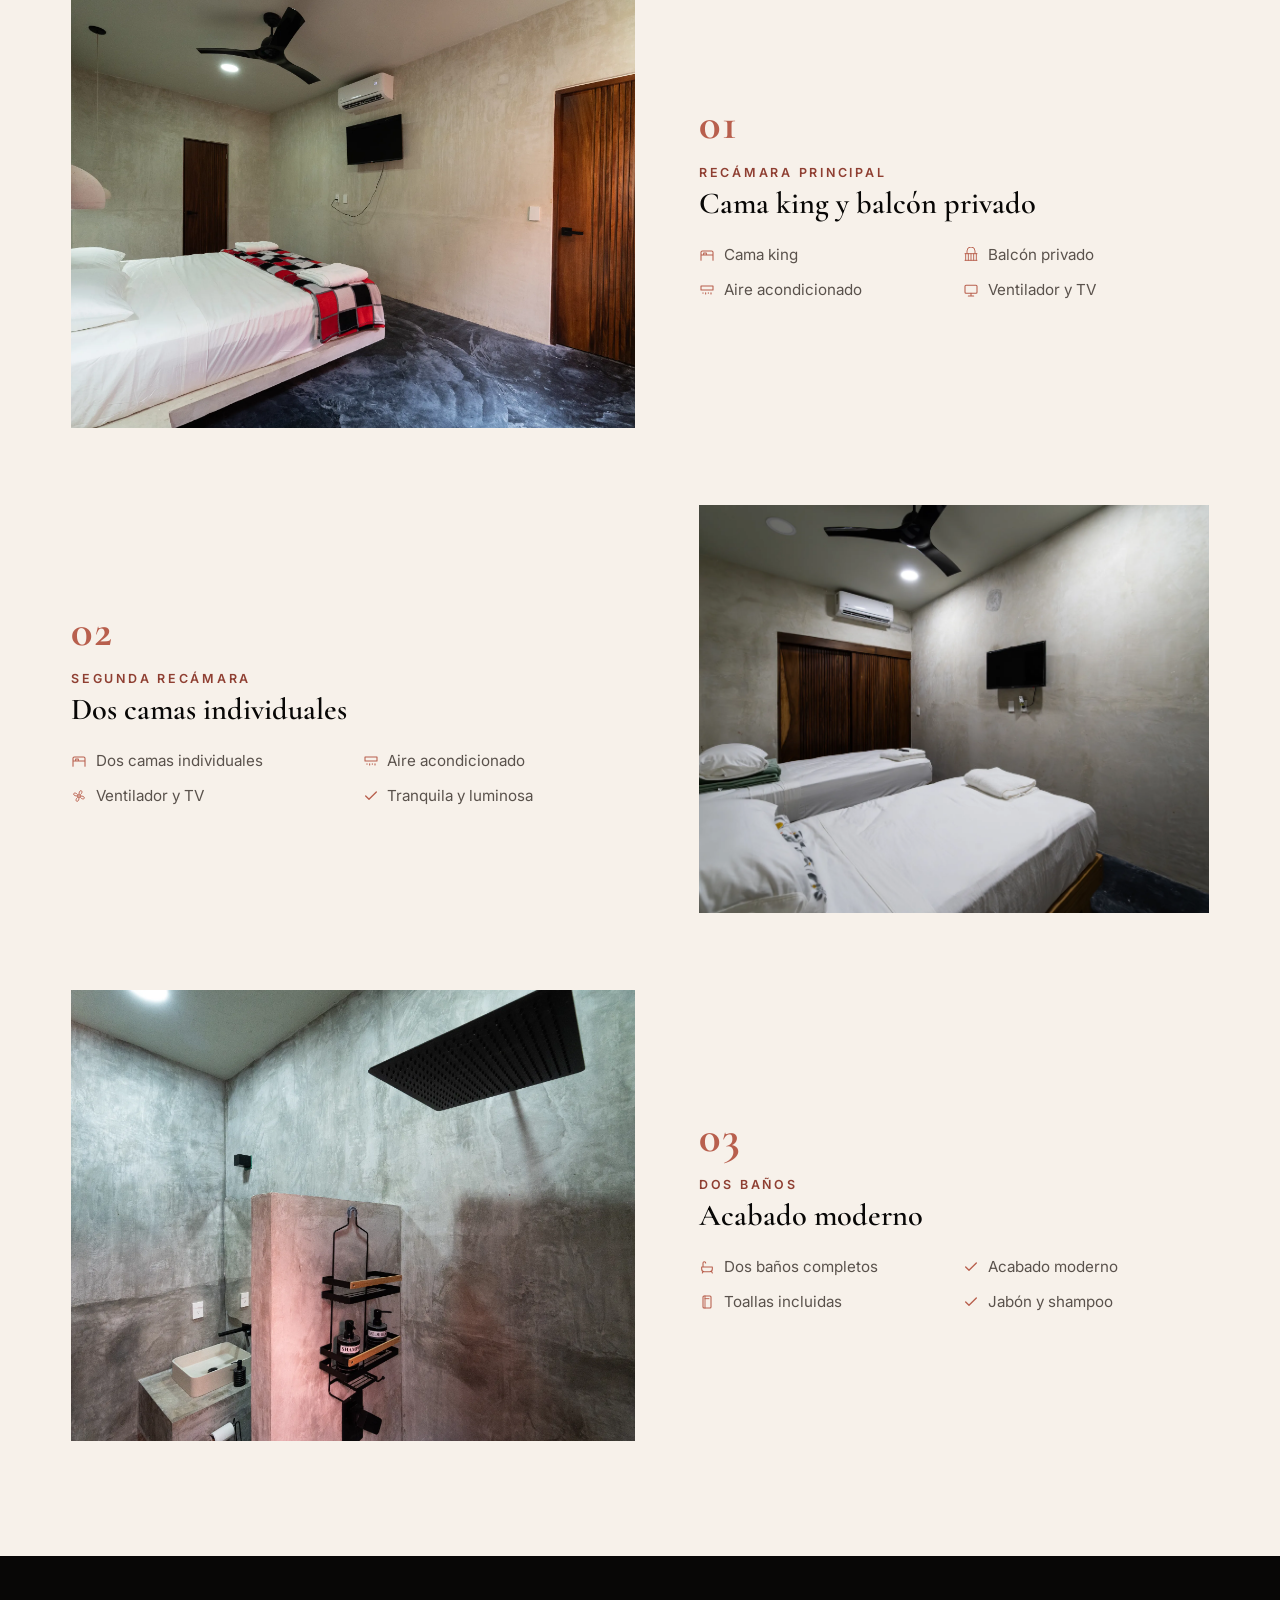
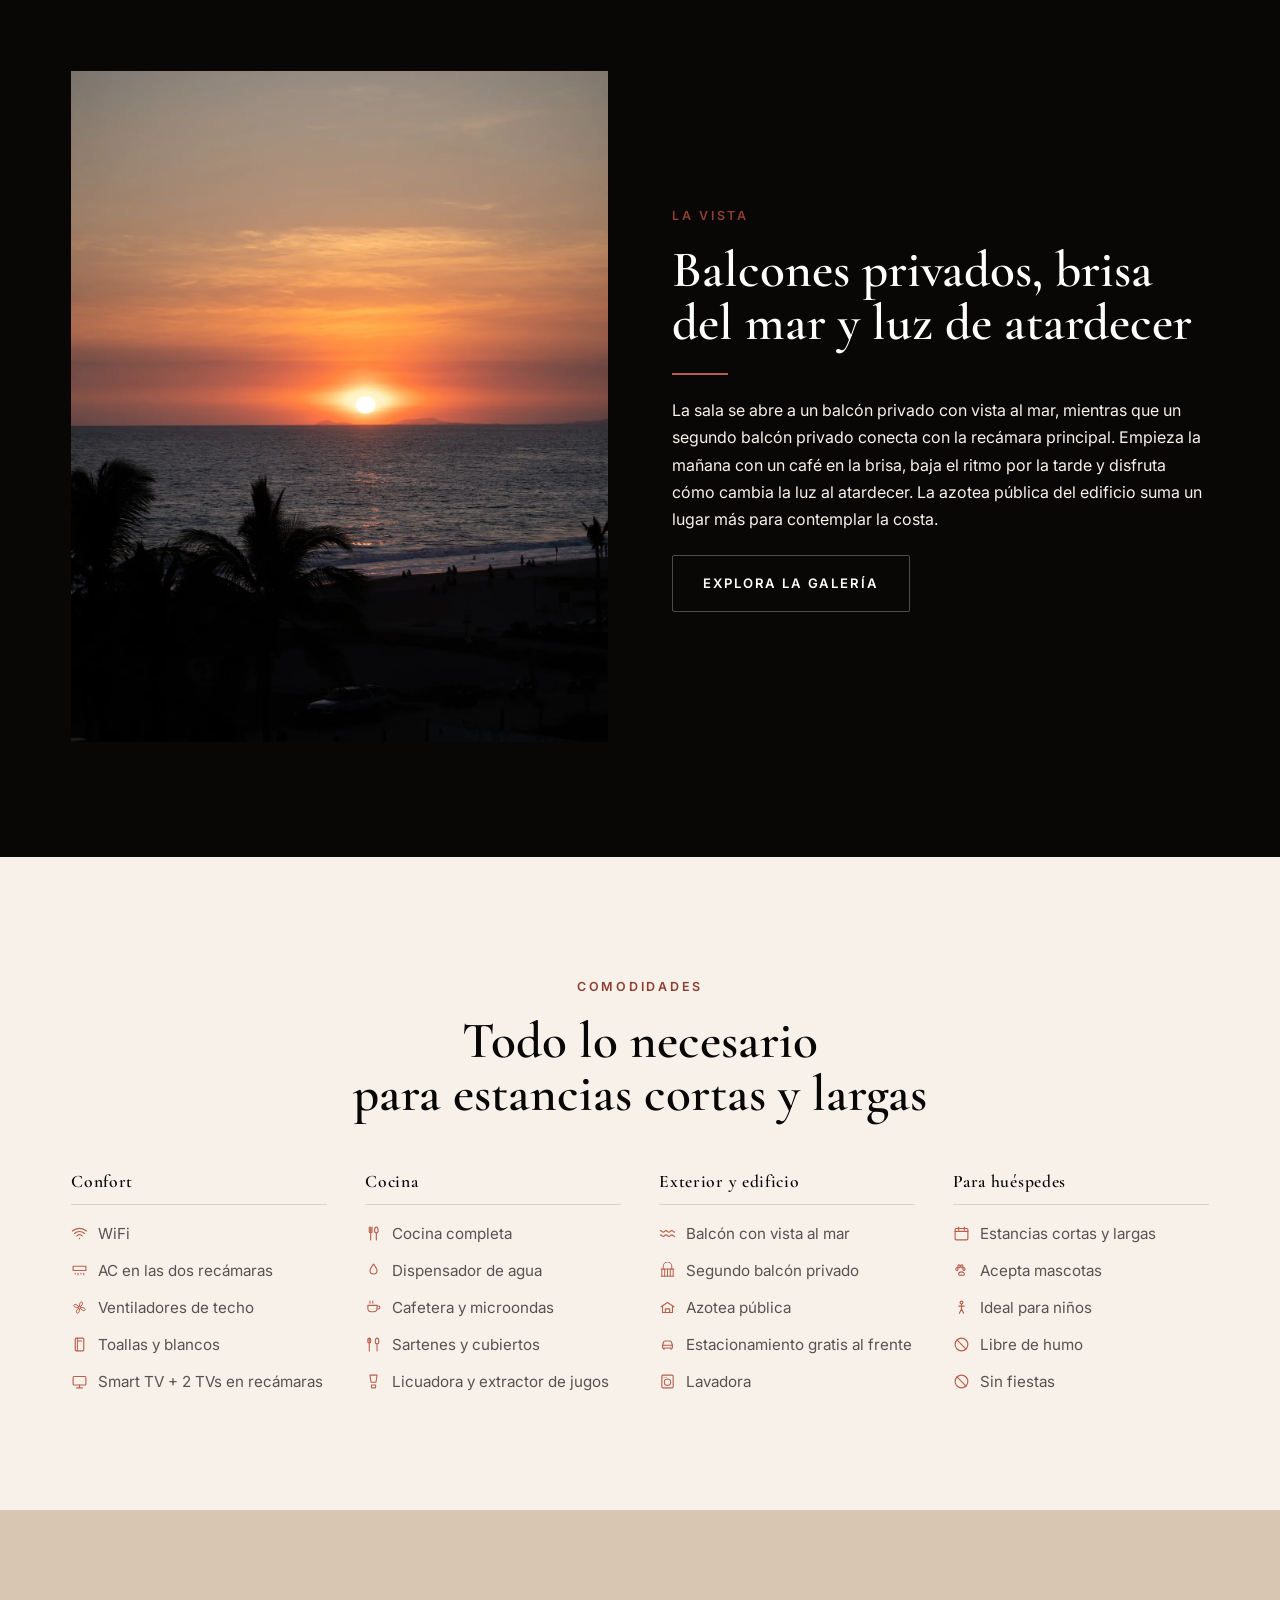
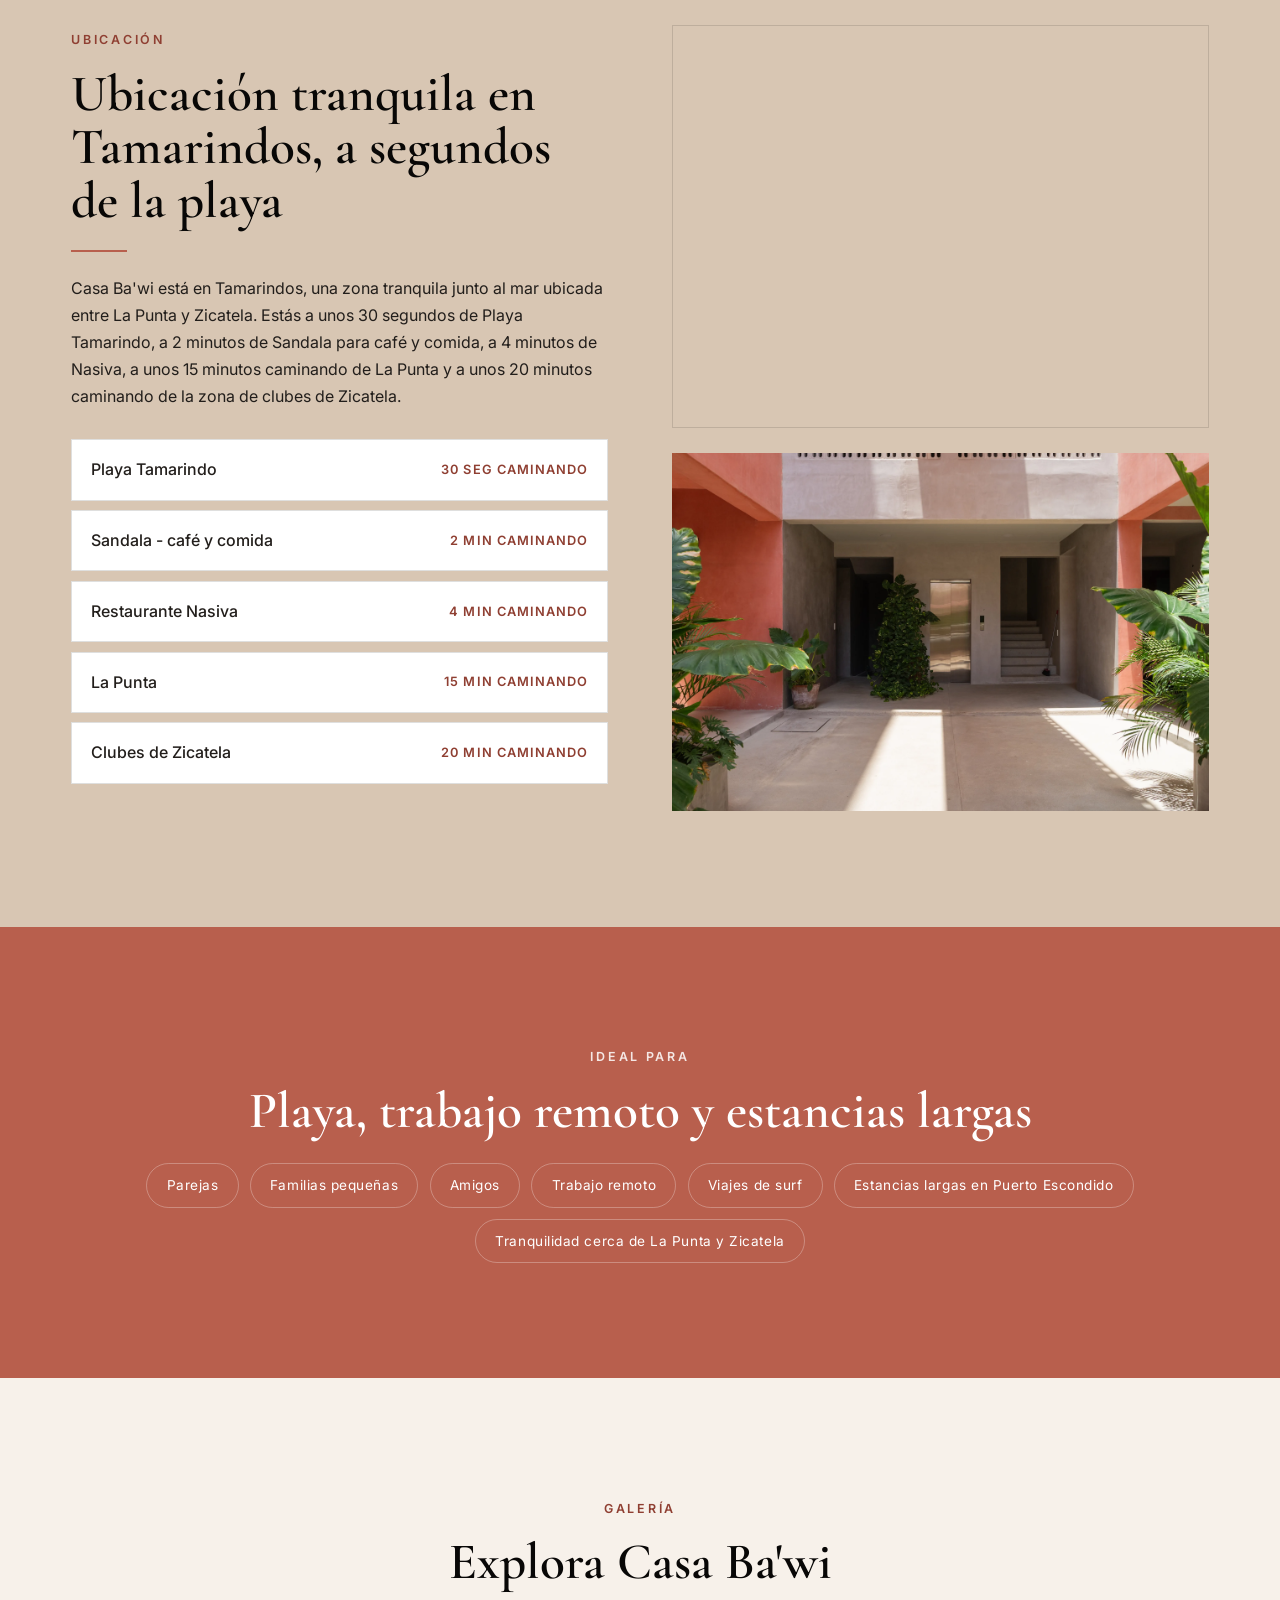
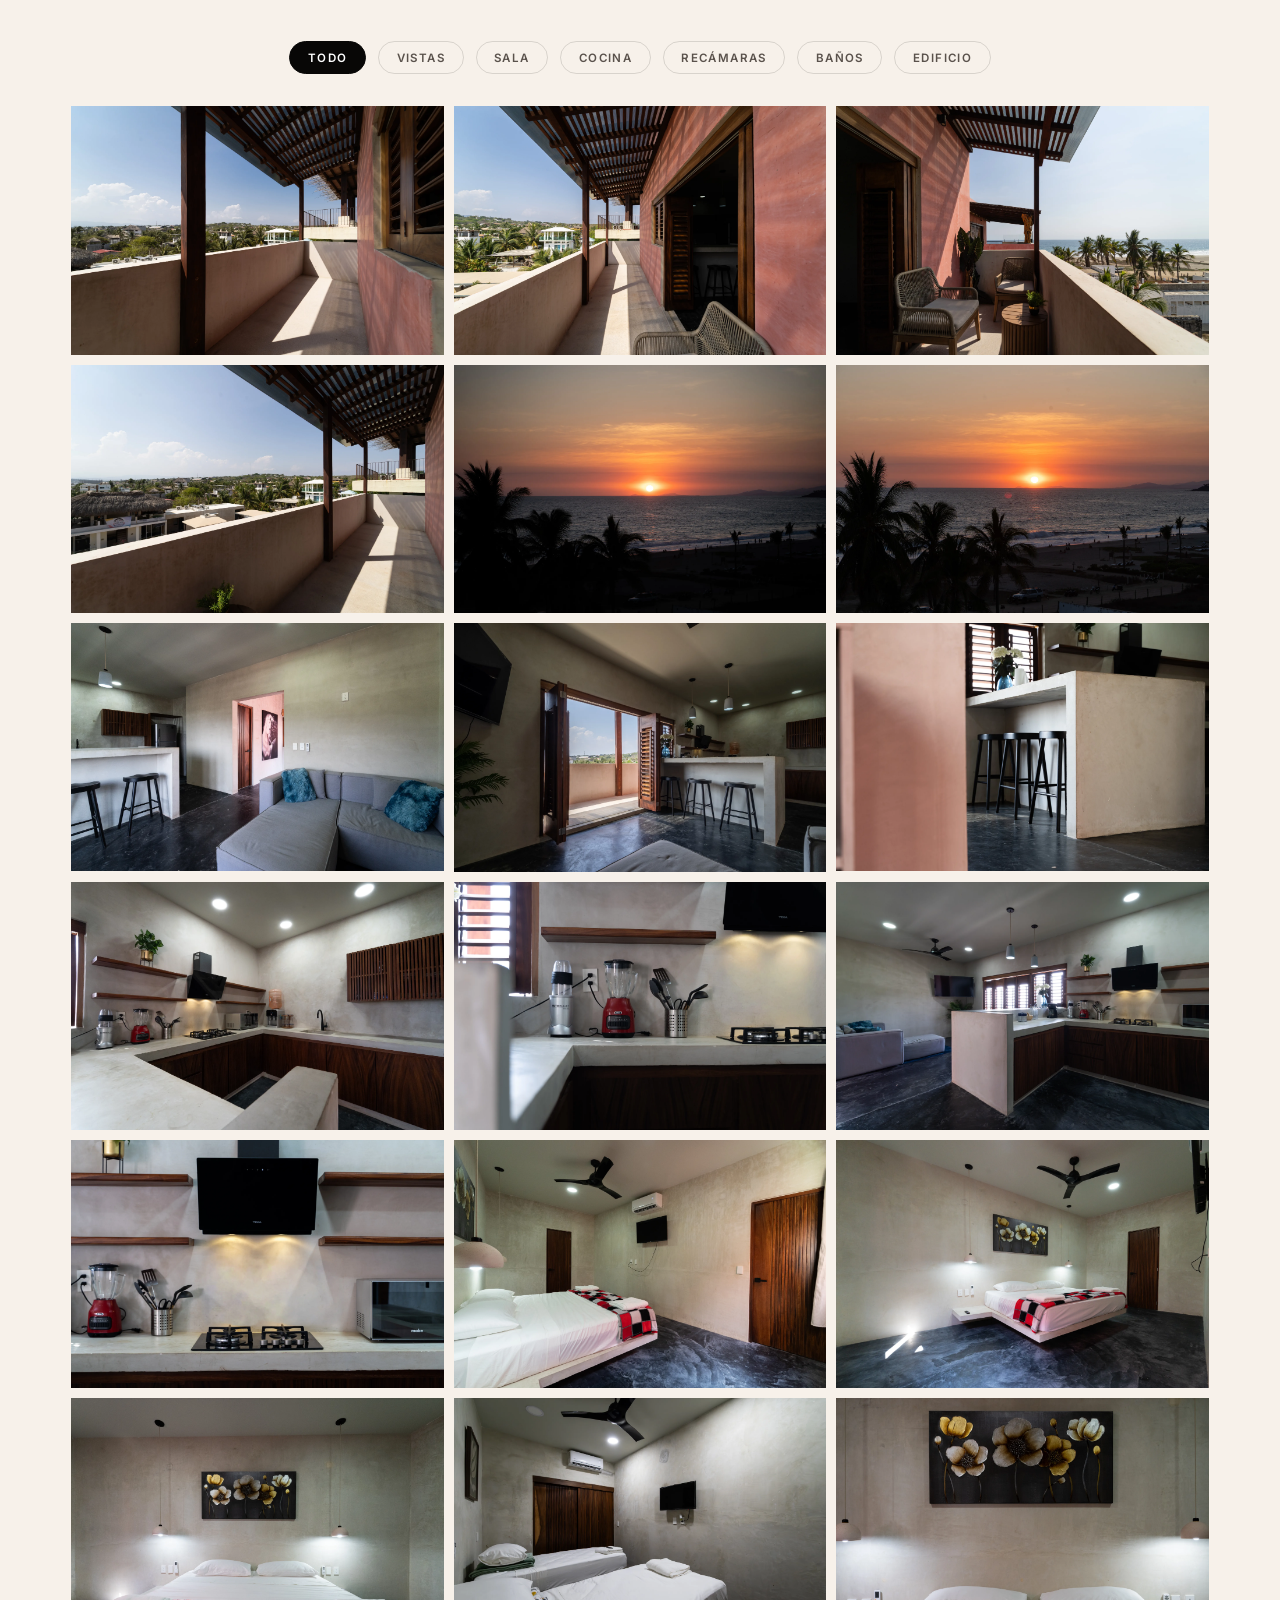
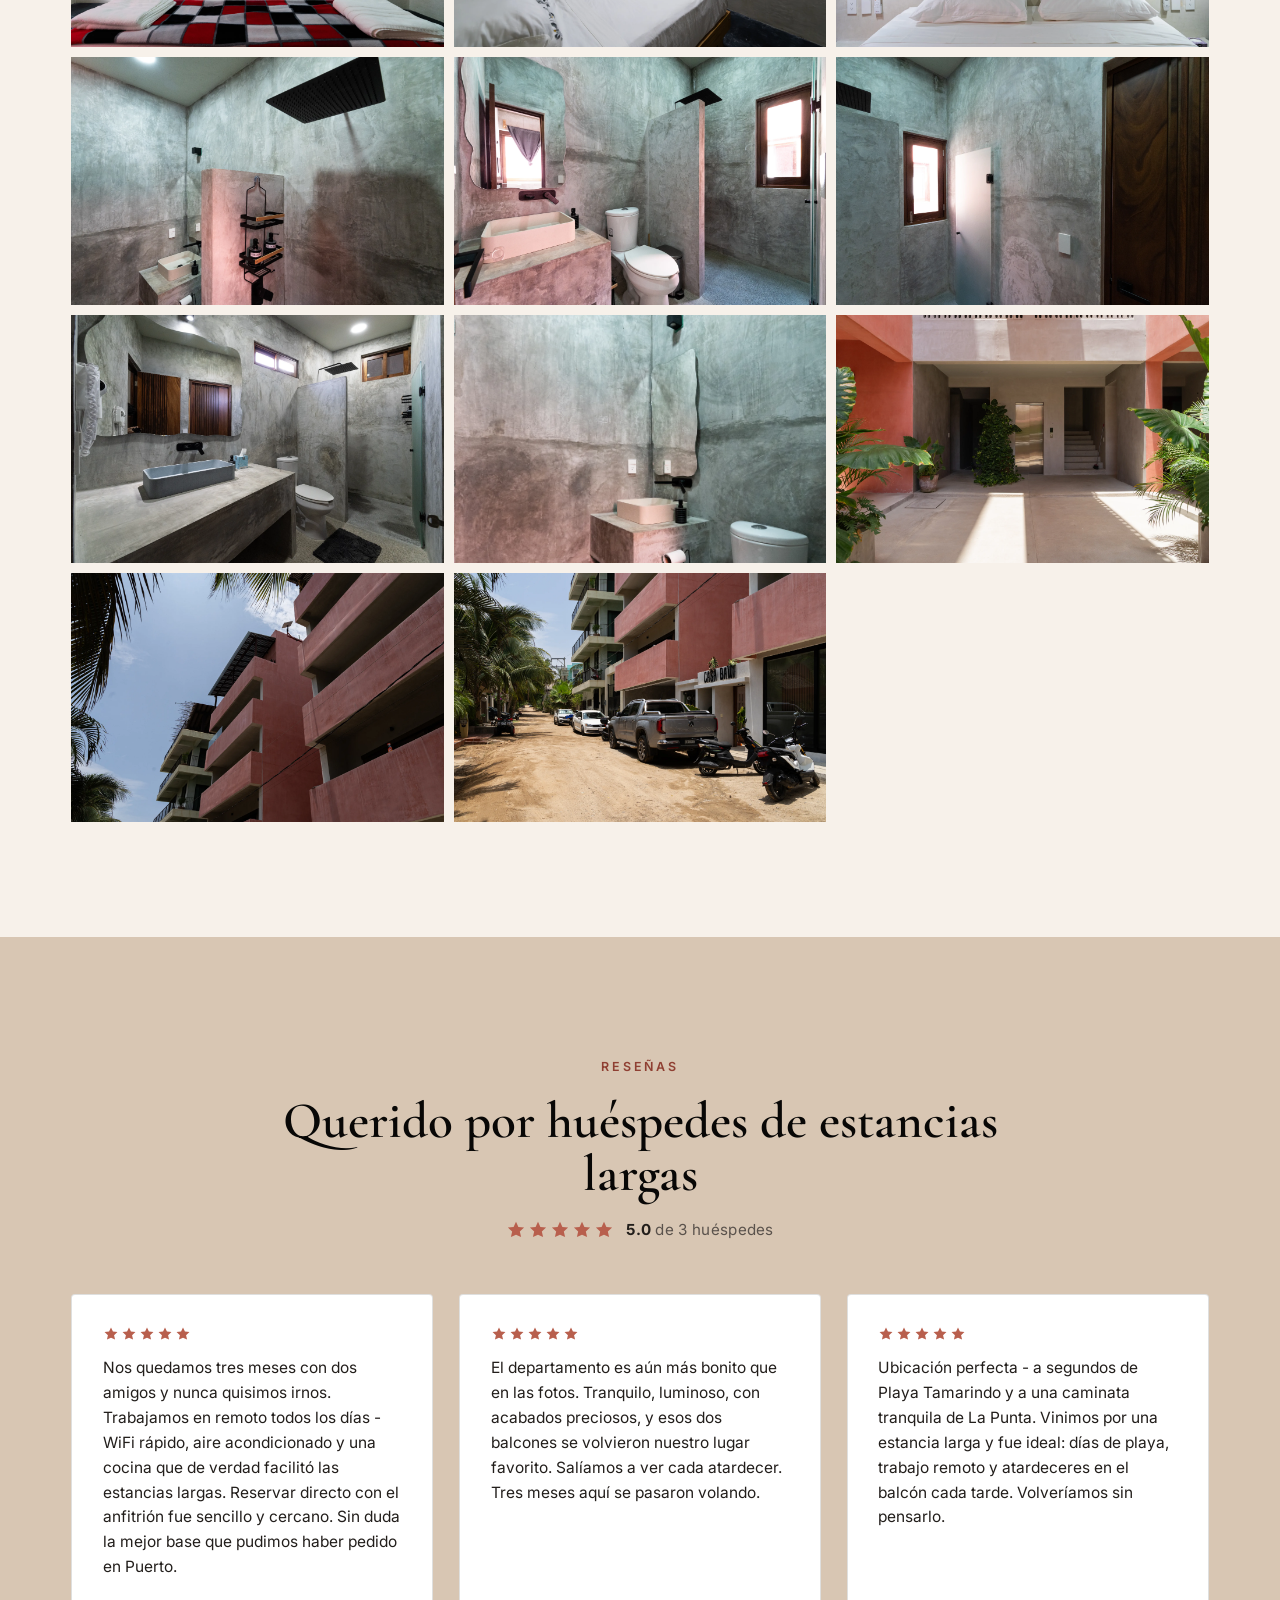
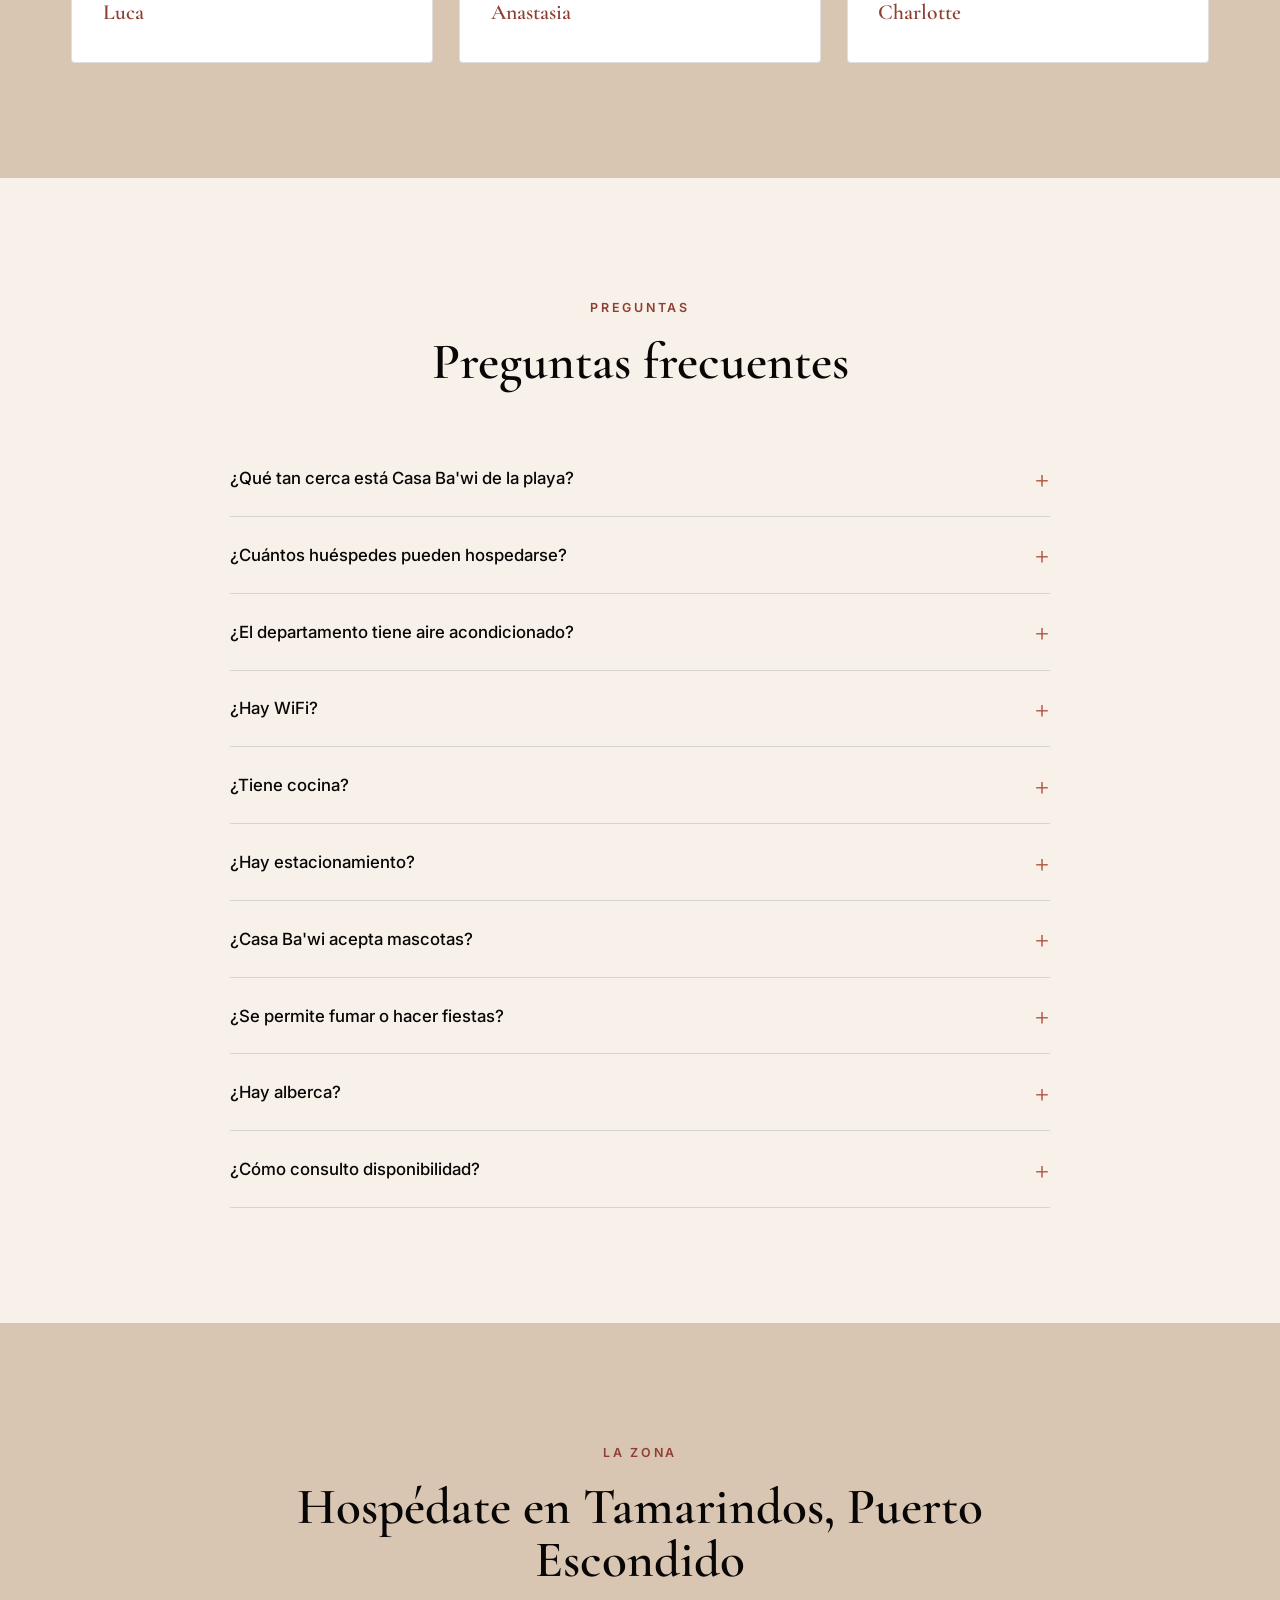
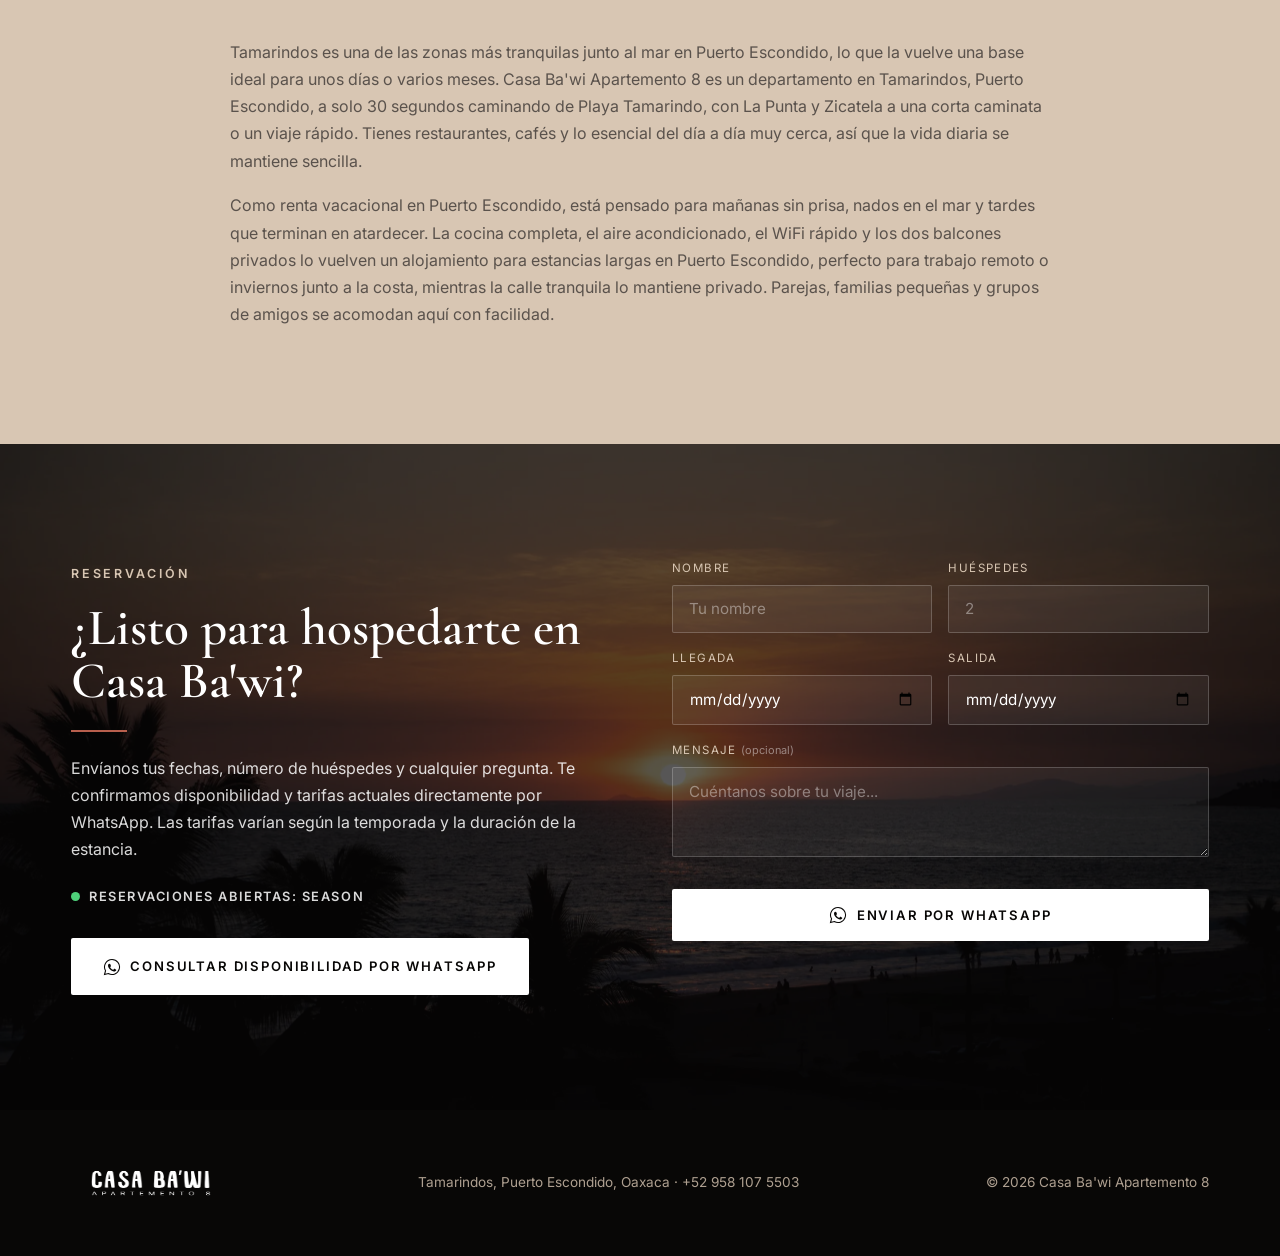
==== commit 9a589ebd: "Keep hero perks strip on one line, slimmer bar Switch the under-hero benefits strip to a single nowr" ====
--- a/es/index.html
+++ b/es/index.html
@@ -41,7 +41,7 @@
   <link rel="preconnect" href="https://fonts.gstatic.com" crossorigin>
   <link rel="preload" as="image" href="/photos/webp/DSC02287.webp">
 
-  <link rel="stylesheet" href="/css/style.css?v=29">
+  <link rel="stylesheet" href="/css/style.css?v=31">
 
   <!-- ===== Structured data ===== -->
   <script type="application/ld+json">
@@ -687,8 +687,8 @@
     <button class="lightbox__nav lightbox__nav--next" aria-label="Siguiente">&#8250;</button>
   </div>
 
-  <script src="/js/config.js?v=29"></script>
-  <script src="/js/main.js?v=29"></script>
+  <script src="/js/config.js?v=31"></script>
+  <script src="/js/main.js?v=31"></script>
   <script>document.getElementById('year').textContent=new Date().getFullYear();</script>
 </body>
 </html>
--- a/css/style.css
+++ b/css/style.css
@@ -408,11 +408,11 @@
    WHY-BOOK-DIRECT STRIP
    ============================================================ */
 .perks { background: var(--color-black); color: var(--color-cream); border-top: 1px solid rgba(255,255,255,0.08); }
-.perks__inner { display: flex; align-items: center; justify-content: center; flex-wrap: wrap;
-  gap: 0.6rem 2.4rem; padding-block: 1.05rem; }
-.perk { display: inline-flex; align-items: center; gap: 0.6rem; font-size: 0.84rem; letter-spacing: 0.02em;
+.perks__inner { display: flex; align-items: center; justify-content: center; flex-wrap: nowrap;
+  gap: 0.4rem 1.1rem; padding-block: 0.55rem; }
+.perk { display: inline-flex; align-items: center; gap: 0.4rem; font-size: 0.72rem; letter-spacing: 0.01em;
   color: var(--color-sand); white-space: nowrap; }
-.perk svg { width: 17px; height: 17px; color: var(--color-salmon); flex-shrink: 0; }
+.perk svg { width: 15px; height: 15px; color: var(--color-salmon); flex-shrink: 0; }
 
 /* ============================================================
    REVIEWS
